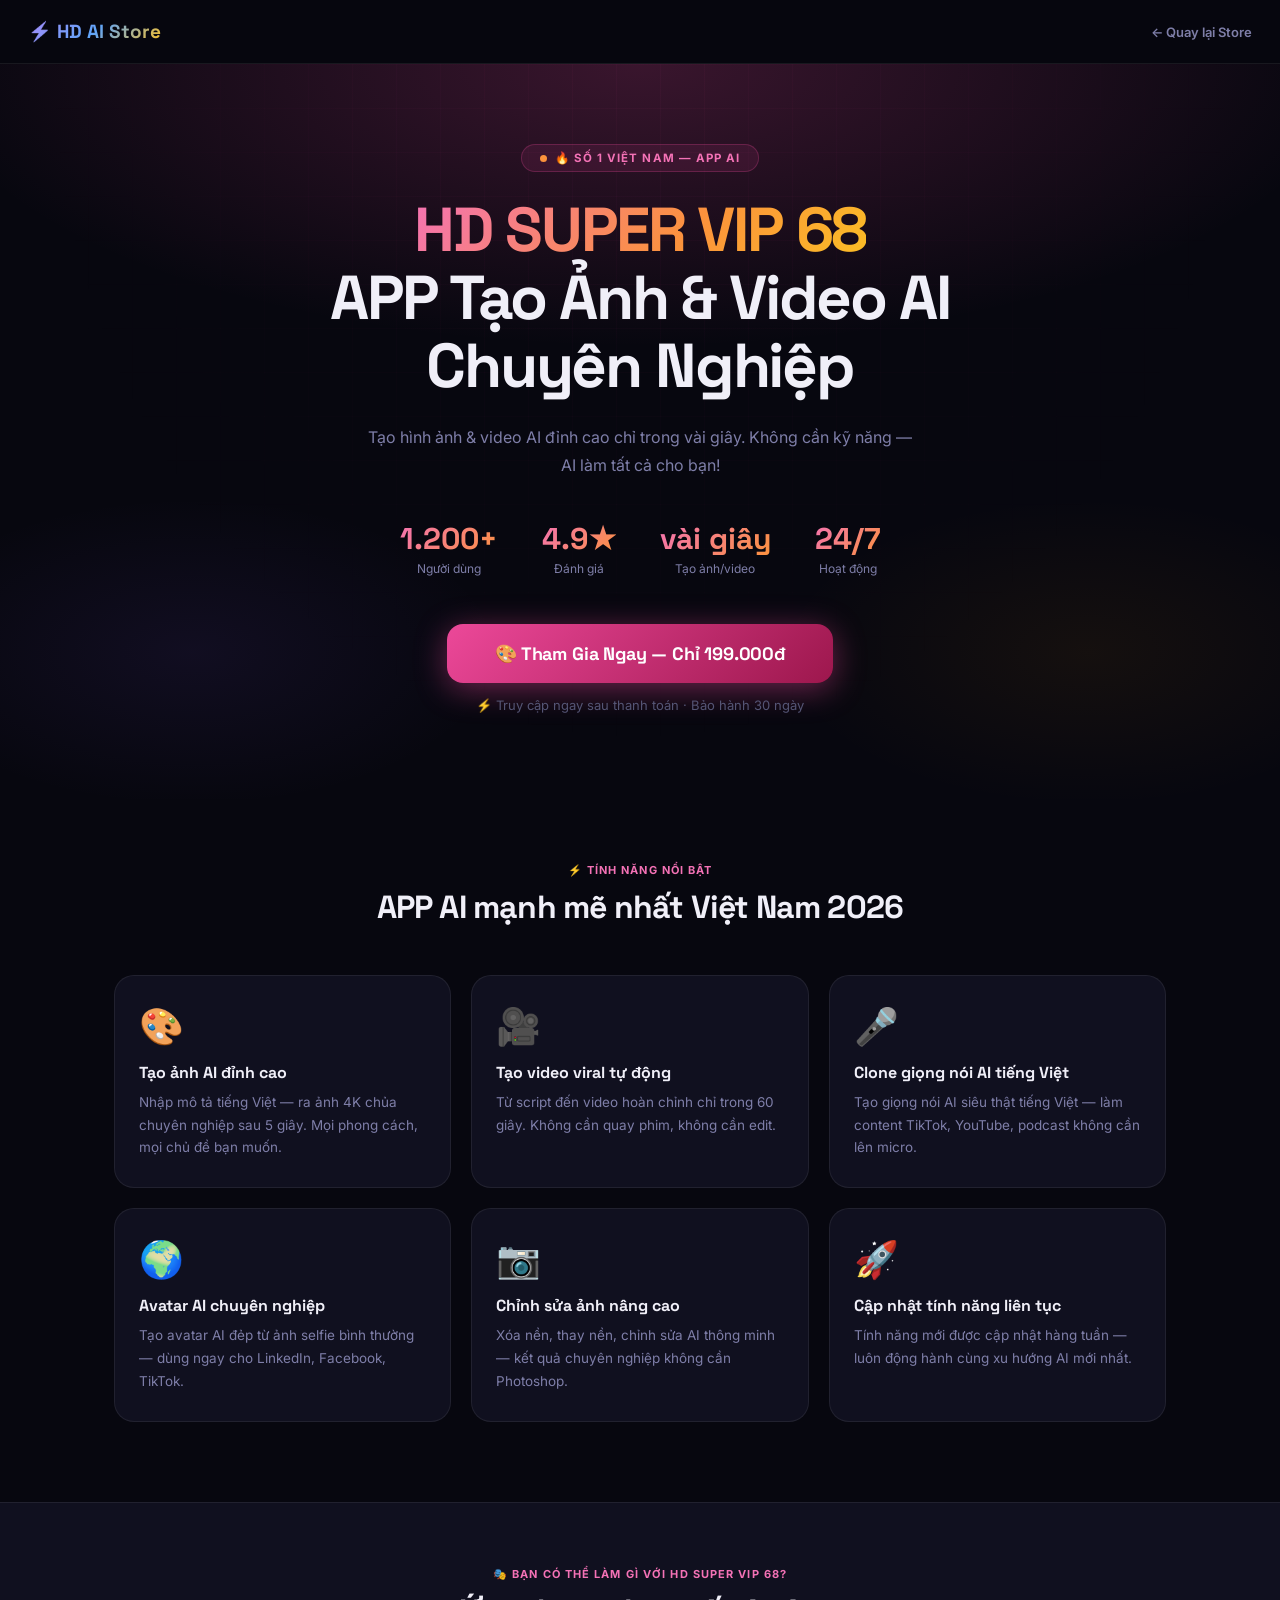
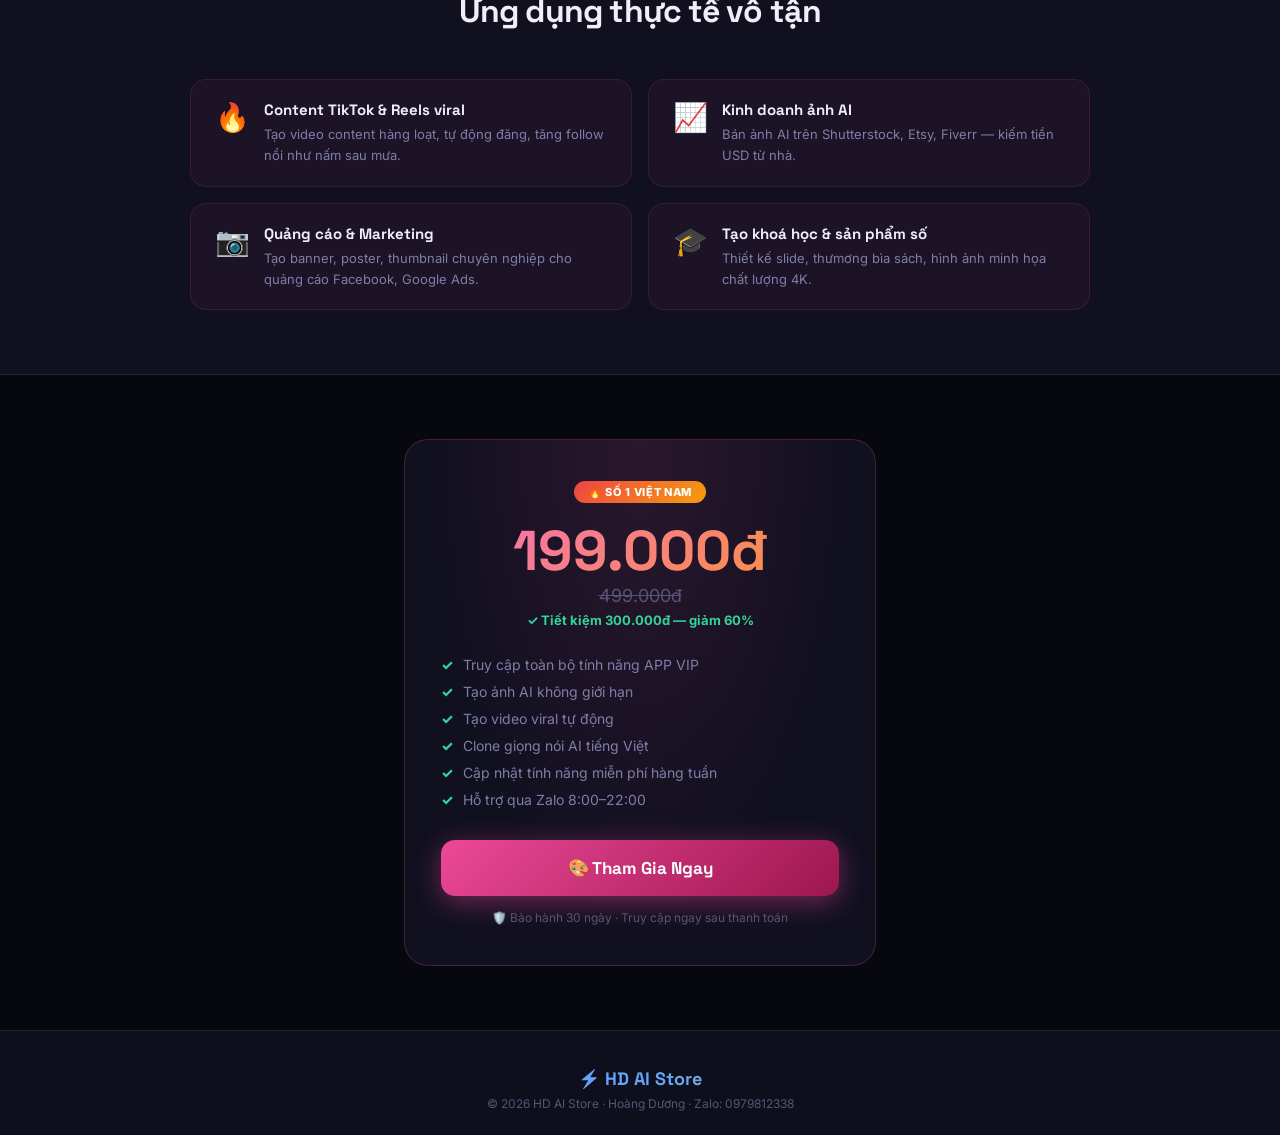
==== app-vip/index.html @ adb0907f "Fix app-vip: sua link nav ve trang chu, nut Tham Gia Ngay ve Zalo" ====
<!DOCTYPE html>
<html lang="vi">
<head>
  <meta charset="UTF-8" />
  <meta name="viewport" content="width=device-width, initial-scale=1.0" />
  <title>HD SUPER VIP 68 — APP Tạo Ảnh &amp; Video AI Chuyên Nghiệp</title>
  <meta name="description" content="APP HD SUPER VIP 68 — Tạo ảnh &amp; video AI chuyên nghiệp trong vài giây. Clone giọng nói AI tiếng Việt siêu thật. Truy cập ngay!" />
  <link rel="preconnect" href="https://fonts.googleapis.com" />
  <link rel="preconnect" href="https://fonts.gstatic.com" crossorigin />
  <link href="https://fonts.googleapis.com/css2?family=Inter:wght@300;400;500;600;700;800;900&family=Space+Grotesk:wght@400;500;600;700;800&display=swap" rel="stylesheet" />
  <style>
    *, *::before, *::after { box-sizing: border-box; margin: 0; padding: 0; }
    :root {
      --bg: #07070f; --bg-1: #0e0e1c; --bg-card: #10101f;
      --border: rgba(255,255,255,0.07);
      --pink: #ec4899; --pink-l: #f472b6; --pink-d: #9d174d;
      --purple: #8b5cf6; --purple-l: #a78bfa;
      --gold: #f59e0b; --gold-l: #fbbf24;
      --blue-l: #60a5fa; --cyan: #06b6d4;
      --green: #10b981; --green-l: #34d399;
      --orange-l: #fb923c;
      --text: #f0eff8; --muted: #7e7ea8; --dim: #555575;
    }
    html { scroll-behavior: smooth; }
    body { font-family: 'Inter', sans-serif; background: var(--bg); color: var(--text); min-height: 100vh; overflow-x: hidden; }
    ::-webkit-scrollbar { width: 5px; }
    ::-webkit-scrollbar-track { background: var(--bg); }
    ::-webkit-scrollbar-thumb { background: var(--pink); border-radius: 3px; }

    nav { position: sticky; top: 0; z-index: 100; background: rgba(7,7,15,.93); backdrop-filter: blur(24px); border-bottom: 1px solid var(--border); padding: 0 28px; height: 64px; display: flex; align-items: center; justify-content: space-between; }
    .nav-logo { font-family: 'Space Grotesk', sans-serif; font-size: 19px; font-weight: 800; text-decoration: none; background: linear-gradient(135deg, var(--purple-l), var(--blue-l), var(--gold-l)); -webkit-background-clip: text; -webkit-text-fill-color: transparent; background-clip: text; }
    .nav-back { display: inline-flex; align-items: center; gap: 6px; font-size: 13px; font-weight: 600; color: var(--muted); text-decoration: none; transition: color .2s; }
    .nav-back:hover { color: var(--pink-l); }

    .hero { position: relative; padding: 80px 24px 70px; text-align: center; overflow: hidden; }
    .hbg { position: absolute; inset: 0; z-index: 0; background: radial-gradient(ellipse 80% 55% at 50% 0%, rgba(236,72,153,.22) 0%, transparent 70%), radial-gradient(ellipse 40% 35% at 15% 80%, rgba(139,92,246,.08) 0%, transparent 60%), radial-gradient(ellipse 40% 35% at 85% 80%, rgba(245,158,11,.06) 0%, transparent 60%); }
    .hgrid { position: absolute; inset: 0; z-index: 0; background-image: linear-gradient(rgba(236,72,153,.04) 1px, transparent 1px), linear-gradient(90deg, rgba(236,72,153,.04) 1px, transparent 1px); background-size: 44px 44px; mask-image: radial-gradient(ellipse at 50% 0%, black, transparent 68%); }
    .hinner { position: relative; z-index: 1; max-width: 760px; margin: 0 auto; }
    .hbadge { display: inline-flex; align-items: center; gap: 8px; background: rgba(236,72,153,.1); border: 1px solid rgba(236,72,153,.25); border-radius: 100px; padding: 6px 18px; font-size: 11.5px; font-weight: 700; color: var(--pink-l); text-transform: uppercase; letter-spacing: .09em; margin-bottom: 24px; }
    .bdot { width: 7px; height: 7px; background: var(--orange-l); border-radius: 50%; animation: blink 1.5s ease-in-out infinite; }
    @keyframes blink { 0%,100%{opacity:1} 50%{opacity:.2} }
    .htitle { font-family: 'Space Grotesk', sans-serif; font-size: clamp(34px, 5.5vw, 62px); font-weight: 800; line-height: 1.1; letter-spacing: -.035em; margin-bottom: 22px; }
    .grad-pink { background: linear-gradient(130deg, var(--pink-l) 0%, var(--orange-l) 60%, var(--gold-l) 100%); -webkit-background-clip: text; -webkit-text-fill-color: transparent; background-clip: text; }
    .hdesc { font-size: 16px; color: var(--muted); line-height: 1.75; max-width: 560px; margin: 0 auto 40px; }

    .stats { display: flex; justify-content: center; gap: 44px; flex-wrap: wrap; margin-bottom: 48px; }
    .stat .v { font-family: 'Space Grotesk', sans-serif; font-size: 30px; font-weight: 800; background: linear-gradient(135deg, var(--pink-l), var(--orange-l)); -webkit-background-clip: text; -webkit-text-fill-color: transparent; background-clip: text; }
    .stat .l { font-size: 12px; color: var(--muted); margin-top: 3px; text-align: center; }

    .cta-wrap { display: flex; flex-direction: column; align-items: center; gap: 14px; margin-bottom: 16px; }
    .btn-main { display: inline-flex; align-items: center; gap: 10px; background: linear-gradient(135deg, var(--pink), var(--pink-d)); color: #fff; font-family: 'Space Grotesk', sans-serif; font-size: 18px; font-weight: 800; padding: 18px 48px; border-radius: 16px; text-decoration: none; box-shadow: 0 6px 32px rgba(236,72,153,.45); transition: all .28s; letter-spacing: -.01em; animation: pulse 2.2s ease-in-out infinite; }
    .btn-main:hover { transform: translateY(-3px); box-shadow: 0 12px 48px rgba(236,72,153,.65); }
    @keyframes pulse { 0%,100%{box-shadow: 0 6px 32px rgba(236,72,153,.45)} 50%{box-shadow: 0 6px 48px rgba(236,72,153,.75)} }
    .sub-note { font-size: 13px; color: var(--dim); }

    .features-section { max-width: 1100px; margin: 0 auto; padding: 64px 24px 80px; }
    .sec-eyebrow { display: block; font-size: 11px; font-weight: 700; text-transform: uppercase; letter-spacing: .1em; color: var(--pink-l); margin-bottom: 10px; text-align: center; }
    .sec-title { font-family: 'Space Grotesk', sans-serif; font-size: clamp(22px, 3vw, 32px); font-weight: 800; letter-spacing: -.025em; text-align: center; margin-bottom: 48px; }
    .feat-grid { display: grid; grid-template-columns: repeat(3, 1fr); gap: 20px; }
    .feat-card { background: var(--bg-card); border: 1px solid var(--border); border-radius: 20px; padding: 28px 24px; transition: all .3s; }
    .feat-card:hover { border-color: rgba(236,72,153,.3); transform: translateY(-4px); box-shadow: 0 16px 48px rgba(0,0,0,.4); }
    .feat-icon { font-size: 36px; margin-bottom: 14px; }
    .feat-title { font-family: 'Space Grotesk', sans-serif; font-size: 16px; font-weight: 700; margin-bottom: 8px; }
    .feat-desc { font-size: 13.5px; color: var(--muted); line-height: 1.7; }

    /* APP SHOWCASE */
    .showcase-section { background: var(--bg-card); border-top: 1px solid var(--border); border-bottom: 1px solid var(--border); padding: 64px 24px; }
    .showcase-inner { max-width: 900px; margin: 0 auto; }
    .capability-list { display: grid; grid-template-columns: repeat(2, 1fr); gap: 16px; margin-top: 40px; }
    .cap-item { background: rgba(236,72,153,.06); border: 1px solid rgba(236,72,153,.14); border-radius: 16px; padding: 20px 24px; display: flex; align-items: flex-start; gap: 14px; }
    .cap-icon { font-size: 28px; flex-shrink: 0; }
    .cap-title { font-family: 'Space Grotesk', sans-serif; font-size: 15px; font-weight: 700; margin-bottom: 5px; }
    .cap-desc { font-size: 13px; color: var(--muted); line-height: 1.6; }

    .price-section { max-width: 520px; margin: 0 auto; padding: 64px 24px; text-align: center; }
    .price-card { background: var(--bg-card); border: 1px solid rgba(236,72,153,.25); border-radius: 24px; padding: 40px 36px; position: relative; overflow: hidden; }
    .price-card::before { content: ''; position: absolute; inset: 0; z-index: 0; background: radial-gradient(ellipse at 50% 0%, rgba(236,72,153,.12) 0%, transparent 65%); }
    .price-content { position: relative; z-index: 1; }
    .price-badge { display: inline-block; background: linear-gradient(135deg, #ef4444, var(--gold)); color: #fff; font-size: 11px; font-weight: 800; padding: 4px 14px; border-radius: 100px; text-transform: uppercase; letter-spacing: .06em; margin-bottom: 20px; }
    .price-main { font-family: 'Space Grotesk', sans-serif; font-size: 56px; font-weight: 800; line-height: 1; margin-bottom: 6px; background: linear-gradient(135deg, var(--pink-l), var(--orange-l)); -webkit-background-clip: text; -webkit-text-fill-color: transparent; background-clip: text; }
    .price-original { font-size: 18px; color: var(--dim); text-decoration: line-through; margin-bottom: 6px; }
    .price-save { font-size: 13px; font-weight: 700; color: var(--green-l); margin-bottom: 28px; }
    .price-list { list-style: none; text-align: left; display: flex; flex-direction: column; gap: 10px; margin-bottom: 32px; }
    .price-list li { display: flex; align-items: center; gap: 10px; font-size: 14px; color: var(--muted); }
    .price-list li::before { content: '✓'; color: var(--green-l); font-weight: 800; flex-shrink: 0; }
    .btn-price { display: block; width: 100%; background: linear-gradient(135deg, var(--pink), var(--pink-d)); color: #fff; font-family: 'Space Grotesk', sans-serif; font-size: 17px; font-weight: 800; padding: 17px; border-radius: 14px; text-decoration: none; text-align: center; box-shadow: 0 6px 28px rgba(236,72,153,.45); transition: all .28s; }
    .btn-price:hover { transform: translateY(-2px); box-shadow: 0 10px 40px rgba(236,72,153,.65); }
    .guarantee { font-size: 12px; color: var(--dim); margin-top: 14px; }

    .reveal { opacity: 0; transform: translateY(22px); transition: opacity .65s ease, transform .65s ease; }
    .reveal.visible { opacity: 1; transform: translateY(0); }

    footer { background: var(--bg-1); border-top: 1px solid var(--border); padding: 36px 24px 24px; text-align: center; }
    .flogo { font-family: 'Space Grotesk', sans-serif; font-size: 18px; font-weight: 800; background: linear-gradient(135deg, var(--purple-l), var(--blue-l), var(--gold-l)); -webkit-background-clip: text; -webkit-text-fill-color: transparent; background-clip: text; margin-bottom: 6px; }
    .fcopy { font-size: 12px; color: var(--dim); }

    @media (max-width: 820px) {
      .feat-grid { grid-template-columns: 1fr; }
      .capability-list { grid-template-columns: 1fr; }
      .stats { gap: 24px; }
      .btn-main { font-size: 16px; padding: 16px 32px; }
    }
  </style>
</head>
<body>

<nav>
  <a href="../" class="nav-logo">&#9889; HD AI Store</a>
  <a href="../" class="nav-back">&#8592; Quay l&#7841;i Store</a>
</nav>

<section class="hero">
  <div class="hbg"></div>
  <div class="hgrid"></div>
  <div class="hinner">
    <div class="hbadge"><span class="bdot"></span> &#128293; S&#7889; 1 Vi&#7879;t Nam &#8212; APP AI</div>
    <h1 class="htitle">
      <span class="grad-pink">HD SUPER VIP 68</span><br>
      APP T&#7841;o &#7842;nh &amp; Video AI<br>
      Chuy&#234;n Nghi&#7879;p
    </h1>
    <p class="hdesc">
      T&#7841;o h&#236;nh &#7843;nh &amp; video AI &#273;&#7881;nh cao ch&#7881; trong v&#224;i gi&#226;y. Kh&#244;ng c&#7847;n k&#7929; n&#259;ng &#8212; AI l&#224;m t&#7845;t c&#7843; cho b&#7841;n!
    </p>
    <div class="stats">
      <div class="stat"><div class="v">1.200+</div><div class="l">Ng&#432;&#7901;i d&#249;ng</div></div>
      <div class="stat"><div class="v">4.9&#9733;</div><div class="l">&#272;&#225;nh gi&#225;</div></div>
      <div class="stat"><div class="v">v&#224;i gi&#226;y</div><div class="l">T&#7841;o &#7843;nh/video</div></div>
      <div class="stat"><div class="v">24/7</div><div class="l">Ho&#7841;t &#273;&#7897;ng</div></div>
    </div>
    <div class="cta-wrap">
      <a id="cta-main" href="https://zalo.me/0979812338" target="_blank" rel="noopener noreferrer" class="btn-main">
        &#127912; Tham Gia Ngay &#8212; Ch&#7881; 199.000&#273;
      </a>
      <div class="sub-note">&#9889; Truy c&#7853;p ngay sau thanh to&#225;n &#183; B&#7843;o h&#224;nh 30 ng&#224;y</div>
    </div>
  </div>
</section>

<section class="features-section">
  <span class="sec-eyebrow reveal">&#9889; T&#237;nh n&#259;ng n&#7893;i b&#7853;t</span>
  <h2 class="sec-title reveal">APP AI m&#7841;nh m&#7869; nh&#7845;t Vi&#7879;t Nam 2026</h2>
  <div class="feat-grid">
    <div class="feat-card reveal">
      <div class="feat-icon">&#127912;</div>
      <div class="feat-title">T&#7841;o &#7843;nh AI &#273;&#7881;nh cao</div>
      <div class="feat-desc">Nh&#7853;p m&#244; t&#7843; ti&#7871;ng Vi&#7879;t &#8212; ra &#7843;nh 4K ch&#7911;a chuy&#234;n nghi&#7879;p sau 5 gi&#226;y. M&#7885;i phong c&#225;ch, m&#7885;i ch&#7911; &#273;&#7873; b&#7841;n mu&#7889;n.</div>
    </div>
    <div class="feat-card reveal">
      <div class="feat-icon">&#127909;</div>
      <div class="feat-title">T&#7841;o video viral t&#7921; &#273;&#7897;ng</div>
      <div class="feat-desc">T&#7915; script &#273;&#7871;n video ho&#224;n ch&#7881;nh ch&#7881; trong 60 gi&#226;y. Kh&#244;ng c&#7847;n quay phim, kh&#244;ng c&#7847;n edit.</div>
    </div>
    <div class="feat-card reveal">
      <div class="feat-icon">&#127908;</div>
      <div class="feat-title">Clone gi&#7885;ng n&#243;i AI ti&#7871;ng Vi&#7879;t</div>
      <div class="feat-desc">T&#7841;o gi&#7885;ng n&#243;i AI si&#234;u th&#7853;t ti&#7871;ng Vi&#7879;t &#8212; l&#224;m content TikTok, YouTube, podcast kh&#244;ng c&#7847;n l&#234;n micro.</div>
    </div>
    <div class="feat-card reveal">
      <div class="feat-icon">&#127757;</div>
      <div class="feat-title">Avatar AI chuy&#234;n nghi&#7879;p</div>
      <div class="feat-desc">T&#7841;o avatar AI &#273;&#7867;p t&#7915; &#7843;nh selfie b&#236;nh th&#432;&#7901;ng &#8212; d&#249;ng ngay cho LinkedIn, Facebook, TikTok.</div>
    </div>
    <div class="feat-card reveal">
      <div class="feat-icon">&#128247;</div>
      <div class="feat-title">Ch&#7881;nh s&#7917;a &#7843;nh n&#226;ng cao</div>
      <div class="feat-desc">X&#243;a n&#7873;n, thay n&#7873;n, ch&#7881;nh s&#7917;a AI th&#244;ng minh &#8212; k&#7871;t qu&#7843; chuy&#234;n nghi&#7879;p kh&#244;ng c&#7847;n Photoshop.</div>
    </div>
    <div class="feat-card reveal">
      <div class="feat-icon">&#128640;</div>
      <div class="feat-title">C&#7853;p nh&#7853;t t&#237;nh n&#259;ng li&#234;n t&#7909;c</div>
      <div class="feat-desc">T&#237;nh n&#259;ng m&#7899;i &#273;&#432;&#7907;c c&#7853;p nh&#7853;t h&#224;ng tu&#7847;n &#8212; lu&#244;n &#273;&#7897;ng h&#224;nh c&#249;ng xu h&#432;&#7899;ng AI m&#7899;i nh&#7845;t.</div>
    </div>
  </div>
</section>

<div class="showcase-section">
  <div class="showcase-inner">
    <span class="sec-eyebrow reveal">&#127917; B&#7841;n c&#243; th&#7875; l&#224;m g&#236; v&#7899;i HD SUPER VIP 68?</span>
    <h2 class="sec-title reveal">&#7912;ng d&#7909;ng th&#7921;c t&#7871; v&#244; t&#7853;n</h2>
    <div class="capability-list">
      <div class="cap-item reveal">
        <div class="cap-icon">&#128293;</div>
        <div><div class="cap-title">Content TikTok &amp; Reels viral</div><div class="cap-desc">T&#7841;o video content h&#224;ng lo&#7841;t, t&#7921; &#273;&#7897;ng &#273;&#259;ng, t&#259;ng follow n&#7893;i nh&#432; n&#7845;m sau m&#432;a.</div></div>
      </div>
      <div class="cap-item reveal">
        <div class="cap-icon">&#128200;</div>
        <div><div class="cap-title">Kinh doanh &#7843;nh AI</div><div class="cap-desc">B&#225;n &#7843;nh AI tr&#234;n Shutterstock, Etsy, Fiverr &#8212; ki&#7871;m ti&#7873;n USD t&#7915; nh&#224;.</div></div>
      </div>
      <div class="cap-item reveal">
        <div class="cap-icon">&#128247;</div>
        <div><div class="cap-title">Qu&#7843;ng c&#225;o &amp; Marketing</div><div class="cap-desc">T&#7841;o banner, poster, thumbnail chuy&#234;n nghi&#7879;p cho qu&#7843;ng c&#225;o Facebook, Google Ads.</div></div>
      </div>
      <div class="cap-item reveal">
        <div class="cap-icon">&#127891;</div>
        <div><div class="cap-title">T&#7841;o kho&#225; h&#7885;c &amp; s&#7843;n ph&#7849;m s&#7889;</div><div class="cap-desc">Thi&#7871;t k&#7871; slide, th&#432;m&#417;ng b&#236;a s&#225;ch, h&#236;nh &#7843;nh minh h&#7885;a ch&#7845;t l&#432;&#7907;ng 4K.</div></div>
      </div>
    </div>
  </div>
</div>

<section class="price-section">
  <div class="price-card reveal">
    <div class="price-content">
      <div class="price-badge">&#128293; S&#7889; 1 Vi&#7879;t Nam</div>
      <div class="price-main">199.000&#273;</div>
      <div class="price-original">499.000&#273;</div>
      <div class="price-save">&#10003; Ti&#7871;t ki&#7879;m 300.000&#273; &#8212; gi&#7843;m 60%</div>
      <ul class="price-list">
        <li>Truy c&#7853;p to&#224;n b&#7897; t&#237;nh n&#259;ng APP VIP</li>
        <li>T&#7841;o &#7843;nh AI kh&#244;ng gi&#7899;i h&#7841;n</li>
        <li>T&#7841;o video viral t&#7921; &#273;&#7897;ng</li>
        <li>Clone gi&#7885;ng n&#243;i AI ti&#7871;ng Vi&#7879;t</li>
        <li>C&#7853;p nh&#7853;t t&#237;nh n&#259;ng mi&#7877;n ph&#237; h&#224;ng tu&#7847;n</li>
        <li>H&#7895; tr&#7907; qua Zalo 8:00&#8211;22:00</li>
      </ul>
      <a id="cta-price" href="https://zalo.me/0979812338" target="_blank" rel="noopener noreferrer" class="btn-price">&#127912; Tham Gia Ngay</a>
      <div class="guarantee">&#128737;&#65039; B&#7843;o h&#224;nh 30 ng&#224;y &#183; Truy c&#7853;p ngay sau thanh to&#225;n</div>
    </div>
  </div>
</section>

<footer>
  <div class="flogo">&#9889; HD AI Store</div>
  <div class="fcopy">&#169; 2026 HD AI Store &#183; Ho&#224;ng D&#432;&#417;ng &#183; Zalo: 0979812338</div>
</footer>

<script>
var obs = new IntersectionObserver(function(entries){
  entries.forEach(function(e){ if(e.isIntersecting) e.target.classList.add('visible'); });
}, { threshold: 0.07, rootMargin: '0px 0px -20px 0px' });
document.querySelectorAll('.reveal').forEach(function(el){ obs.observe(el); });
</script>
</body>
</html>
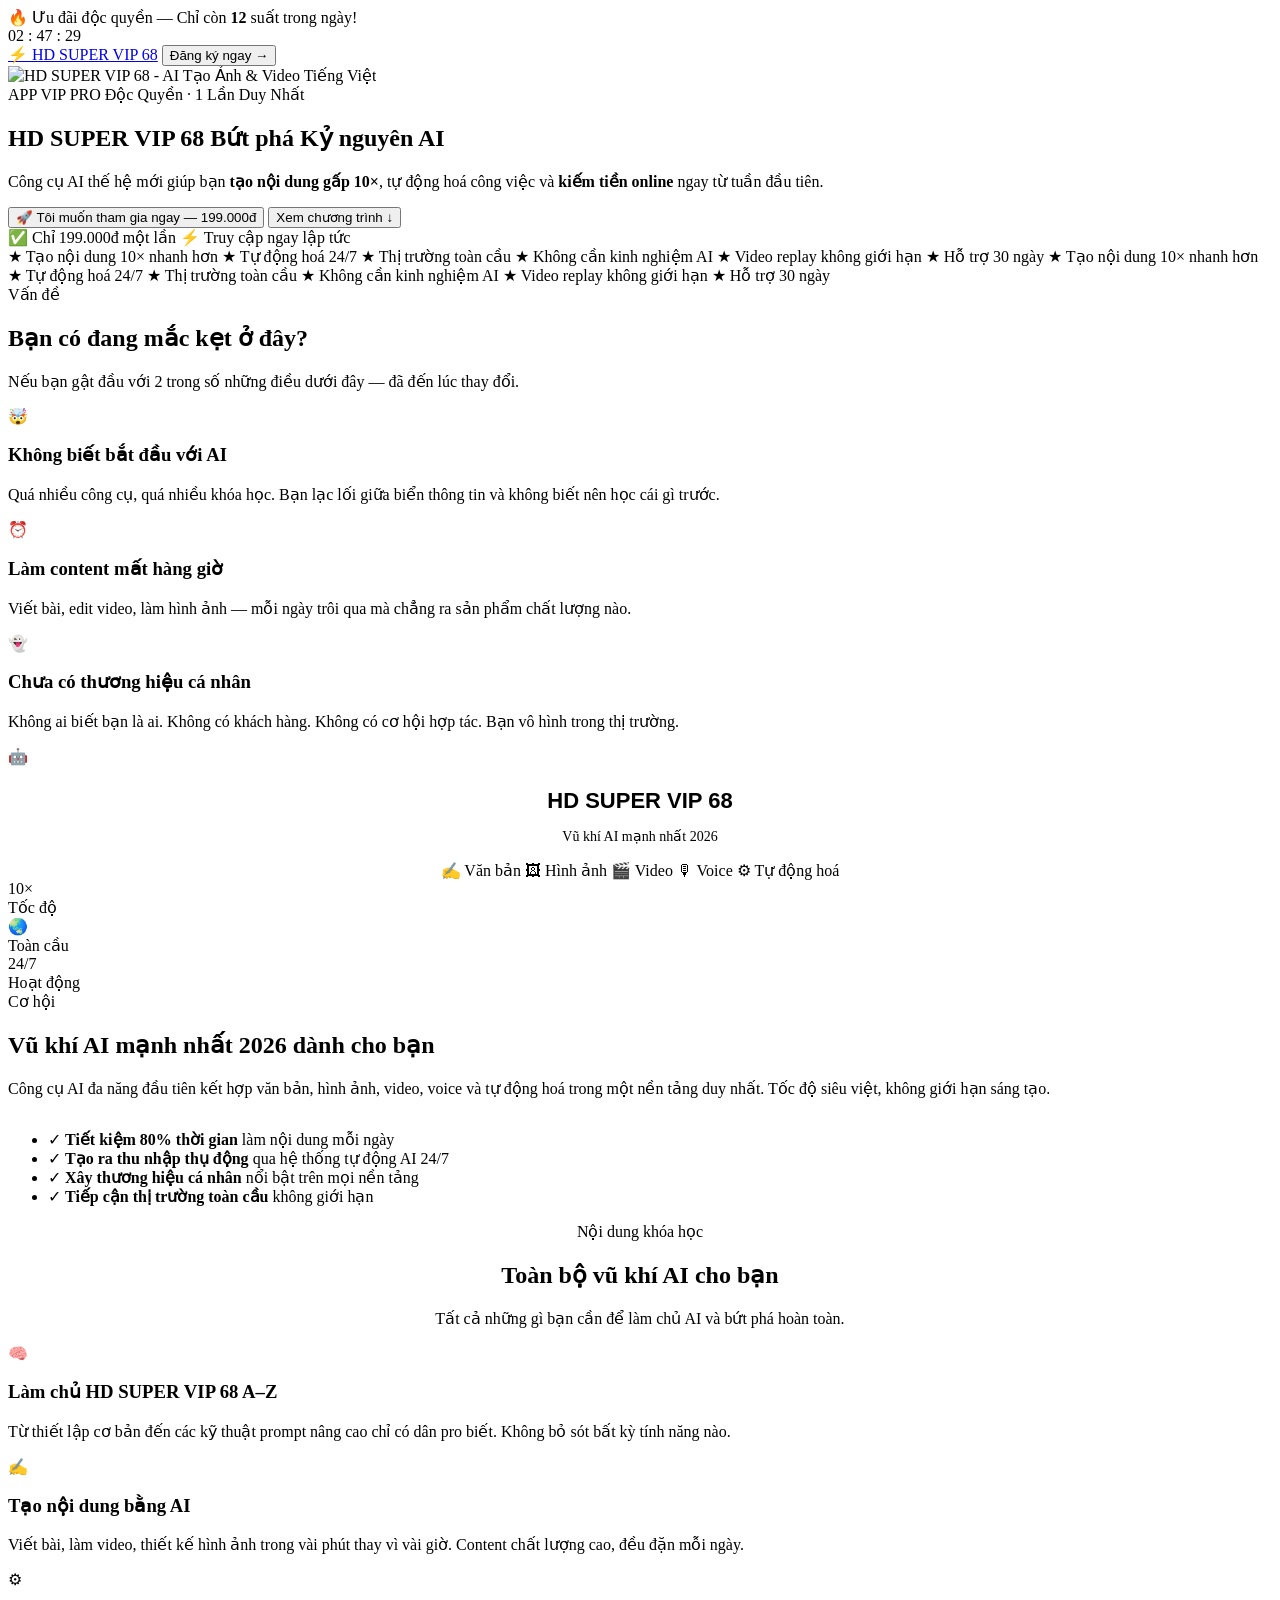
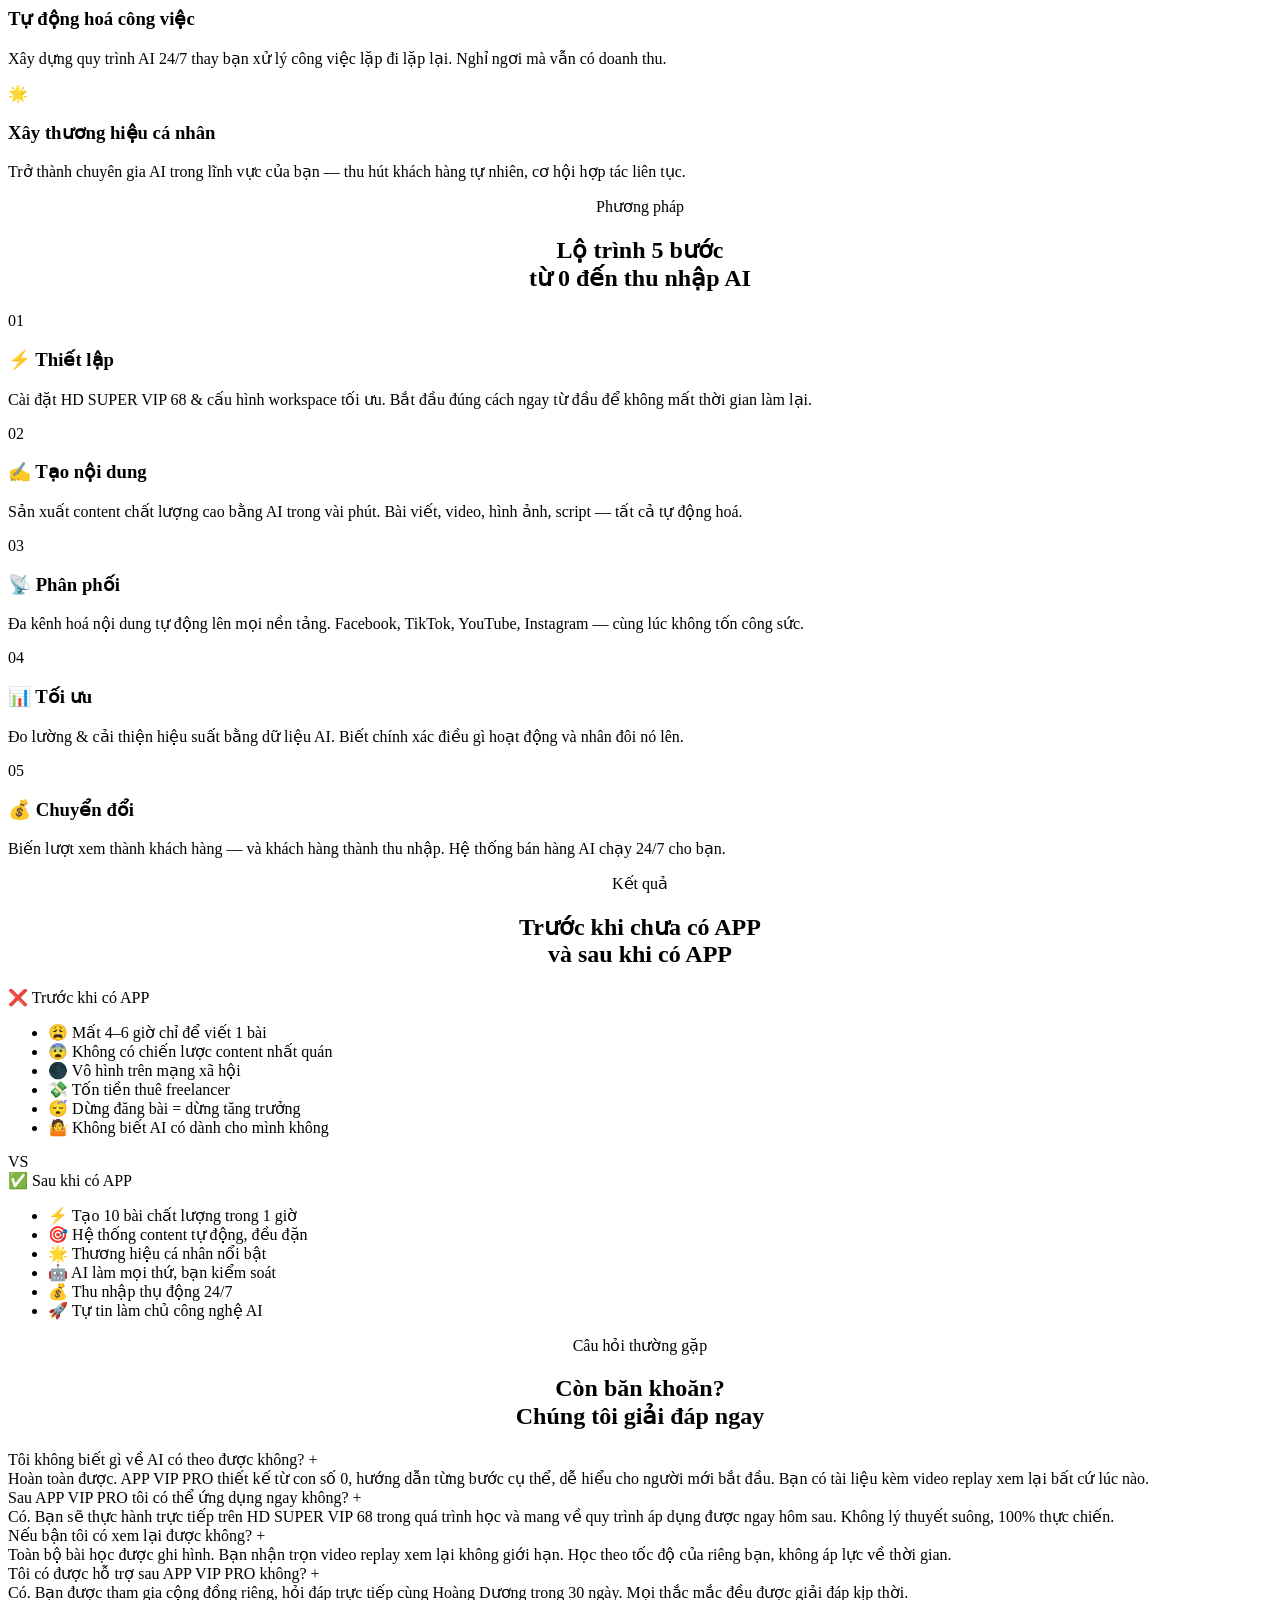
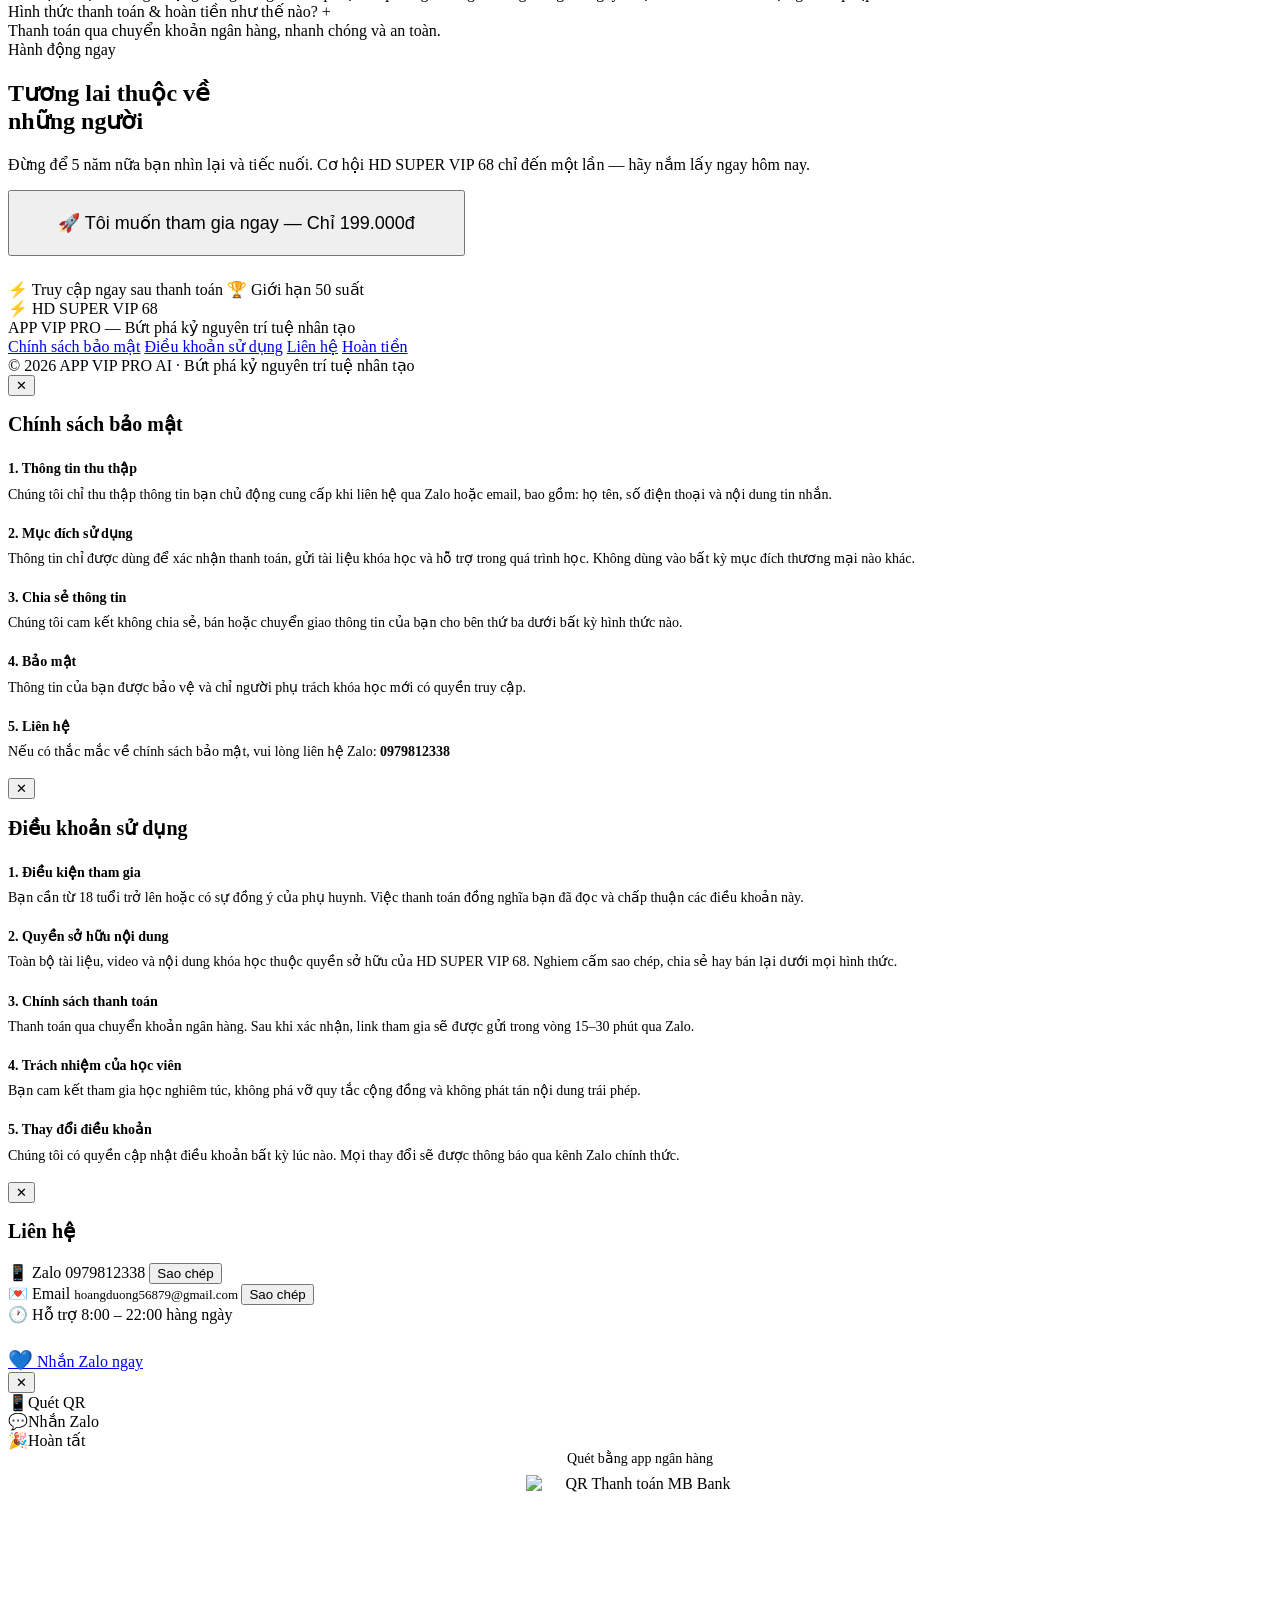
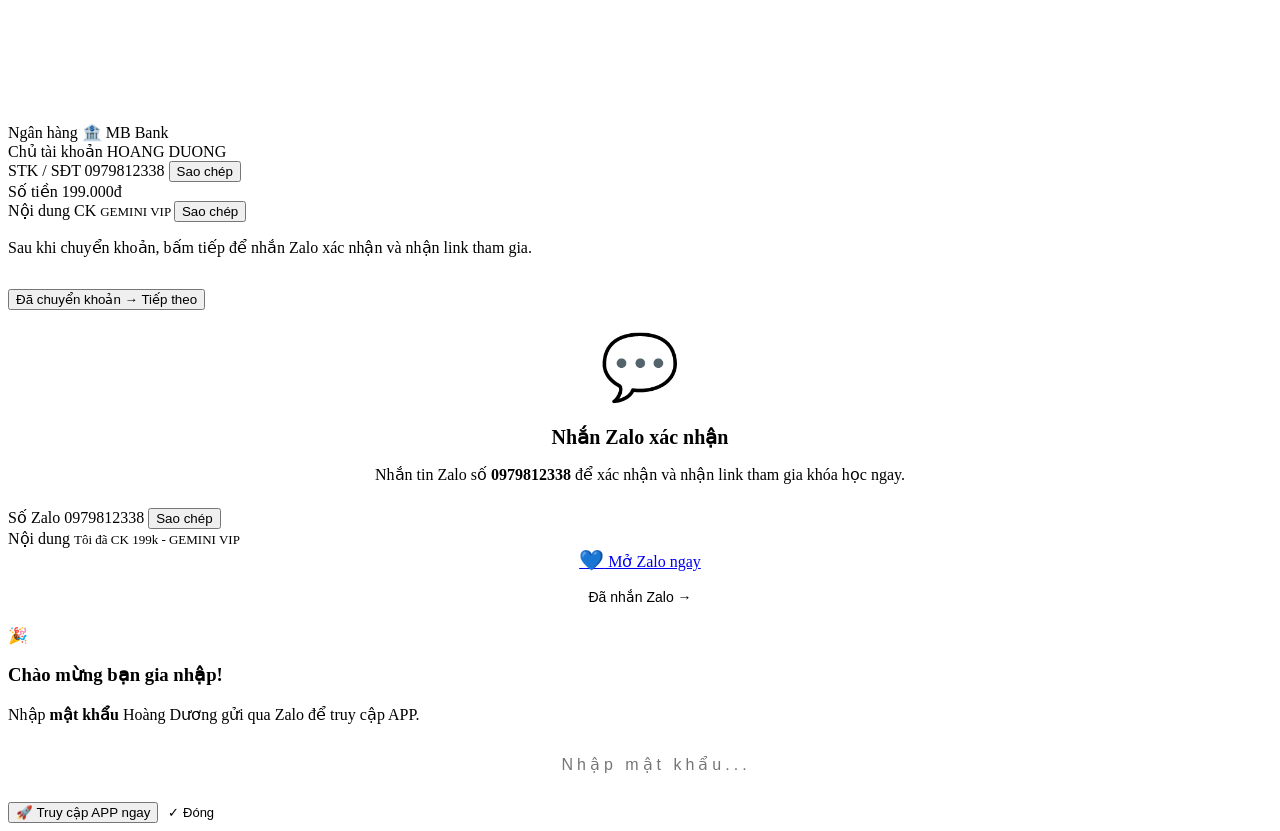
==== commit 64b28e61: "Cap nhat app-vip voi trang ban APP HD SUPER VIP 68" ====
--- a/app-vip/index.html
+++ b/app-vip/index.html
@@ -3,233 +3,658 @@
 <head>
   <meta charset="UTF-8" />
   <meta name="viewport" content="width=device-width, initial-scale=1.0" />
-  <title>HD SUPER VIP 68 — APP Tạo Ảnh &amp; Video AI Chuyên Nghiệp</title>
-  <meta name="description" content="APP HD SUPER VIP 68 — Tạo ảnh &amp; video AI chuyên nghiệp trong vài giây. Clone giọng nói AI tiếng Việt siêu thật. Truy cập ngay!" />
+  <title>HD SUPER VIP 68 &#8212; B&#7913;t Ph&#225; K&#7927; Nguy&#234;n AI | APP VIP PRO</title>
+  <meta name="description" content="C&#244;ng c&#7909; AI th&#7871; h&#7879; m&#7899;i gi&#250;p b&#7841;n t&#7841;o n&#7897;i dung g&#7845;p 10 l&#7847;n, t&#7921; &#273;&#7897;ng ho&#225; c&#244;ng vi&#7879;c v&#224; ki&#7871;m ti&#7873;n online ngay t&#7915; tu&#7847;n &#273;&#7847;u ti&#234;n. Ch&#7881; 199.000&#273; &#8212; &#431;u &#273;&#227;i gi&#7899;i h&#7841;n 50 su&#7845;t." />
+  <meta http-equiv="X-Frame-Options" content="DENY" />
+  <meta name="referrer" content="no-referrer" />
+  <meta http-equiv="Content-Security-Policy" content="default-src 'self'; script-src 'self' 'unsafe-inline'; style-src 'self' 'unsafe-inline' https://fonts.googleapis.com; font-src https://fonts.gstatic.com; img-src 'self' data:; connect-src 'self'; frame-ancestors 'none';" />
+  <meta http-equiv="X-Content-Type-Options" content="nosniff" />
   <link rel="preconnect" href="https://fonts.googleapis.com" />
   <link rel="preconnect" href="https://fonts.gstatic.com" crossorigin />
-  <link href="https://fonts.googleapis.com/css2?family=Inter:wght@300;400;500;600;700;800;900&family=Space+Grotesk:wght@400;500;600;700;800&display=swap" rel="stylesheet" />
-  <style>
-    *, *::before, *::after { box-sizing: border-box; margin: 0; padding: 0; }
-    :root {
-      --bg: #07070f; --bg-1: #0e0e1c; --bg-card: #10101f;
-      --border: rgba(255,255,255,0.07);
-      --pink: #ec4899; --pink-l: #f472b6; --pink-d: #9d174d;
-      --purple: #8b5cf6; --purple-l: #a78bfa;
-      --gold: #f59e0b; --gold-l: #fbbf24;
-      --blue-l: #60a5fa; --cyan: #06b6d4;
-      --green: #10b981; --green-l: #34d399;
-      --orange-l: #fb923c;
-      --text: #f0eff8; --muted: #7e7ea8; --dim: #555575;
-    }
-    html { scroll-behavior: smooth; }
-    body { font-family: 'Inter', sans-serif; background: var(--bg); color: var(--text); min-height: 100vh; overflow-x: hidden; }
-    ::-webkit-scrollbar { width: 5px; }
-    ::-webkit-scrollbar-track { background: var(--bg); }
-    ::-webkit-scrollbar-thumb { background: var(--pink); border-radius: 3px; }
-
-    nav { position: sticky; top: 0; z-index: 100; background: rgba(7,7,15,.93); backdrop-filter: blur(24px); border-bottom: 1px solid var(--border); padding: 0 28px; height: 64px; display: flex; align-items: center; justify-content: space-between; }
-    .nav-logo { font-family: 'Space Grotesk', sans-serif; font-size: 19px; font-weight: 800; text-decoration: none; background: linear-gradient(135deg, var(--purple-l), var(--blue-l), var(--gold-l)); -webkit-background-clip: text; -webkit-text-fill-color: transparent; background-clip: text; }
-    .nav-back { display: inline-flex; align-items: center; gap: 6px; font-size: 13px; font-weight: 600; color: var(--muted); text-decoration: none; transition: color .2s; }
-    .nav-back:hover { color: var(--pink-l); }
-
-    .hero { position: relative; padding: 80px 24px 70px; text-align: center; overflow: hidden; }
-    .hbg { position: absolute; inset: 0; z-index: 0; background: radial-gradient(ellipse 80% 55% at 50% 0%, rgba(236,72,153,.22) 0%, transparent 70%), radial-gradient(ellipse 40% 35% at 15% 80%, rgba(139,92,246,.08) 0%, transparent 60%), radial-gradient(ellipse 40% 35% at 85% 80%, rgba(245,158,11,.06) 0%, transparent 60%); }
-    .hgrid { position: absolute; inset: 0; z-index: 0; background-image: linear-gradient(rgba(236,72,153,.04) 1px, transparent 1px), linear-gradient(90deg, rgba(236,72,153,.04) 1px, transparent 1px); background-size: 44px 44px; mask-image: radial-gradient(ellipse at 50% 0%, black, transparent 68%); }
-    .hinner { position: relative; z-index: 1; max-width: 760px; margin: 0 auto; }
-    .hbadge { display: inline-flex; align-items: center; gap: 8px; background: rgba(236,72,153,.1); border: 1px solid rgba(236,72,153,.25); border-radius: 100px; padding: 6px 18px; font-size: 11.5px; font-weight: 700; color: var(--pink-l); text-transform: uppercase; letter-spacing: .09em; margin-bottom: 24px; }
-    .bdot { width: 7px; height: 7px; background: var(--orange-l); border-radius: 50%; animation: blink 1.5s ease-in-out infinite; }
-    @keyframes blink { 0%,100%{opacity:1} 50%{opacity:.2} }
-    .htitle { font-family: 'Space Grotesk', sans-serif; font-size: clamp(34px, 5.5vw, 62px); font-weight: 800; line-height: 1.1; letter-spacing: -.035em; margin-bottom: 22px; }
-    .grad-pink { background: linear-gradient(130deg, var(--pink-l) 0%, var(--orange-l) 60%, var(--gold-l) 100%); -webkit-background-clip: text; -webkit-text-fill-color: transparent; background-clip: text; }
-    .hdesc { font-size: 16px; color: var(--muted); line-height: 1.75; max-width: 560px; margin: 0 auto 40px; }
-
-    .stats { display: flex; justify-content: center; gap: 44px; flex-wrap: wrap; margin-bottom: 48px; }
-    .stat .v { font-family: 'Space Grotesk', sans-serif; font-size: 30px; font-weight: 800; background: linear-gradient(135deg, var(--pink-l), var(--orange-l)); -webkit-background-clip: text; -webkit-text-fill-color: transparent; background-clip: text; }
-    .stat .l { font-size: 12px; color: var(--muted); margin-top: 3px; text-align: center; }
-
-    .cta-wrap { display: flex; flex-direction: column; align-items: center; gap: 14px; margin-bottom: 16px; }
-    .btn-main { display: inline-flex; align-items: center; gap: 10px; background: linear-gradient(135deg, var(--pink), var(--pink-d)); color: #fff; font-family: 'Space Grotesk', sans-serif; font-size: 18px; font-weight: 800; padding: 18px 48px; border-radius: 16px; text-decoration: none; box-shadow: 0 6px 32px rgba(236,72,153,.45); transition: all .28s; letter-spacing: -.01em; animation: pulse 2.2s ease-in-out infinite; }
-    .btn-main:hover { transform: translateY(-3px); box-shadow: 0 12px 48px rgba(236,72,153,.65); }
-    @keyframes pulse { 0%,100%{box-shadow: 0 6px 32px rgba(236,72,153,.45)} 50%{box-shadow: 0 6px 48px rgba(236,72,153,.75)} }
-    .sub-note { font-size: 13px; color: var(--dim); }
-
-    .features-section { max-width: 1100px; margin: 0 auto; padding: 64px 24px 80px; }
-    .sec-eyebrow { display: block; font-size: 11px; font-weight: 700; text-transform: uppercase; letter-spacing: .1em; color: var(--pink-l); margin-bottom: 10px; text-align: center; }
-    .sec-title { font-family: 'Space Grotesk', sans-serif; font-size: clamp(22px, 3vw, 32px); font-weight: 800; letter-spacing: -.025em; text-align: center; margin-bottom: 48px; }
-    .feat-grid { display: grid; grid-template-columns: repeat(3, 1fr); gap: 20px; }
-    .feat-card { background: var(--bg-card); border: 1px solid var(--border); border-radius: 20px; padding: 28px 24px; transition: all .3s; }
-    .feat-card:hover { border-color: rgba(236,72,153,.3); transform: translateY(-4px); box-shadow: 0 16px 48px rgba(0,0,0,.4); }
-    .feat-icon { font-size: 36px; margin-bottom: 14px; }
-    .feat-title { font-family: 'Space Grotesk', sans-serif; font-size: 16px; font-weight: 700; margin-bottom: 8px; }
-    .feat-desc { font-size: 13.5px; color: var(--muted); line-height: 1.7; }
-
-    /* APP SHOWCASE */
-    .showcase-section { background: var(--bg-card); border-top: 1px solid var(--border); border-bottom: 1px solid var(--border); padding: 64px 24px; }
-    .showcase-inner { max-width: 900px; margin: 0 auto; }
-    .capability-list { display: grid; grid-template-columns: repeat(2, 1fr); gap: 16px; margin-top: 40px; }
-    .cap-item { background: rgba(236,72,153,.06); border: 1px solid rgba(236,72,153,.14); border-radius: 16px; padding: 20px 24px; display: flex; align-items: flex-start; gap: 14px; }
-    .cap-icon { font-size: 28px; flex-shrink: 0; }
-    .cap-title { font-family: 'Space Grotesk', sans-serif; font-size: 15px; font-weight: 700; margin-bottom: 5px; }
-    .cap-desc { font-size: 13px; color: var(--muted); line-height: 1.6; }
-
-    .price-section { max-width: 520px; margin: 0 auto; padding: 64px 24px; text-align: center; }
-    .price-card { background: var(--bg-card); border: 1px solid rgba(236,72,153,.25); border-radius: 24px; padding: 40px 36px; position: relative; overflow: hidden; }
-    .price-card::before { content: ''; position: absolute; inset: 0; z-index: 0; background: radial-gradient(ellipse at 50% 0%, rgba(236,72,153,.12) 0%, transparent 65%); }
-    .price-content { position: relative; z-index: 1; }
-    .price-badge { display: inline-block; background: linear-gradient(135deg, #ef4444, var(--gold)); color: #fff; font-size: 11px; font-weight: 800; padding: 4px 14px; border-radius: 100px; text-transform: uppercase; letter-spacing: .06em; margin-bottom: 20px; }
-    .price-main { font-family: 'Space Grotesk', sans-serif; font-size: 56px; font-weight: 800; line-height: 1; margin-bottom: 6px; background: linear-gradient(135deg, var(--pink-l), var(--orange-l)); -webkit-background-clip: text; -webkit-text-fill-color: transparent; background-clip: text; }
-    .price-original { font-size: 18px; color: var(--dim); text-decoration: line-through; margin-bottom: 6px; }
-    .price-save { font-size: 13px; font-weight: 700; color: var(--green-l); margin-bottom: 28px; }
-    .price-list { list-style: none; text-align: left; display: flex; flex-direction: column; gap: 10px; margin-bottom: 32px; }
-    .price-list li { display: flex; align-items: center; gap: 10px; font-size: 14px; color: var(--muted); }
-    .price-list li::before { content: '✓'; color: var(--green-l); font-weight: 800; flex-shrink: 0; }
-    .btn-price { display: block; width: 100%; background: linear-gradient(135deg, var(--pink), var(--pink-d)); color: #fff; font-family: 'Space Grotesk', sans-serif; font-size: 17px; font-weight: 800; padding: 17px; border-radius: 14px; text-decoration: none; text-align: center; box-shadow: 0 6px 28px rgba(236,72,153,.45); transition: all .28s; }
-    .btn-price:hover { transform: translateY(-2px); box-shadow: 0 10px 40px rgba(236,72,153,.65); }
-    .guarantee { font-size: 12px; color: var(--dim); margin-top: 14px; }
-
-    .reveal { opacity: 0; transform: translateY(22px); transition: opacity .65s ease, transform .65s ease; }
-    .reveal.visible { opacity: 1; transform: translateY(0); }
-
-    footer { background: var(--bg-1); border-top: 1px solid var(--border); padding: 36px 24px 24px; text-align: center; }
-    .flogo { font-family: 'Space Grotesk', sans-serif; font-size: 18px; font-weight: 800; background: linear-gradient(135deg, var(--purple-l), var(--blue-l), var(--gold-l)); -webkit-background-clip: text; -webkit-text-fill-color: transparent; background-clip: text; margin-bottom: 6px; }
-    .fcopy { font-size: 12px; color: var(--dim); }
-
-    @media (max-width: 820px) {
-      .feat-grid { grid-template-columns: 1fr; }
-      .capability-list { grid-template-columns: 1fr; }
-      .stats { gap: 24px; }
-      .btn-main { font-size: 16px; padding: 16px 32px; }
-    }
-  </style>
+  <link href="https://fonts.googleapis.com/css2?family=Inter:wght@300;400;500;600;700;800;900&family=Space+Grotesk:wght@400;500;600;700&display=swap" rel="stylesheet" />
+  <link rel="stylesheet" href="style.css" />
 </head>
 <body>
 
+<!-- TOPBAR -->
+<div id="topbar">
+  <span>&#128293;</span>
+  <span>&#431;u &#273;&#227;i &#273;&#7897;c quy&#7873;n &#8212; Ch&#7881; c&#242;n <strong id="slots-left">12</strong> su&#7845;t trong ng&#224;y!</span>
+  <div class="countdown-wrap">
+    <span class="cd-box" id="cd-h">02</span>
+    <span class="cd-sep">:</span>
+    <span class="cd-box" id="cd-m">47</span>
+    <span class="cd-sep">:</span>
+    <span class="cd-box" id="cd-s">33</span>
+  </div>
+</div>
+
+<!-- NAV -->
 <nav>
-  <a href="../" class="nav-logo">&#9889; HD AI Store</a>
-  <a href="../" class="nav-back">&#8592; Quay l&#7841;i Store</a>
+  <a href="#" class="nav-logo">&#9889; HD SUPER VIP 68</a>
+  <button class="nav-cta" onclick="openModal()">&#272;&#259;ng k&#253; ngay &rarr;</button>
 </nav>
 
-<section class="hero">
-  <div class="hbg"></div>
-  <div class="hgrid"></div>
-  <div class="hinner">
-    <div class="hbadge"><span class="bdot"></span> &#128293; S&#7889; 1 Vi&#7879;t Nam &#8212; APP AI</div>
-    <h1 class="htitle">
-      <span class="grad-pink">HD SUPER VIP 68</span><br>
-      APP T&#7841;o &#7842;nh &amp; Video AI<br>
-      Chuy&#234;n Nghi&#7879;p
+<!-- BANNER COLLAGE -->
+<div id="banner-collage">
+  <img src="banner-collage.jpg" alt="HD SUPER VIP 68 - AI T&#7841;o &#7842;nh &amp; Video Ti&#7871;ng Vi&#7879;t" />
+</div>
+
+<!-- HERO -->
+<section id="hero">
+  <div class="orb orb-1"></div>
+  <div class="orb orb-2"></div>
+  <div class="hero-content">
+    <div class="hero-badge">
+      <span class="dot"></span>
+      APP VIP PRO &#272;&#7897;c Quy&#7873;n &middot; 1 L&#7847;n Duy Nh&#7845;t
+    </div>
+    <h1 class="hero-title">
+      <span class="line1">HD SUPER VIP 68</span>
+      <span class="gradient-text">B&#7913;t ph&#225; K&#7927; nguy&#234;n AI</span>
     </h1>
-    <p class="hdesc">
-      T&#7841;o h&#236;nh &#7843;nh &amp; video AI &#273;&#7881;nh cao ch&#7881; trong v&#224;i gi&#226;y. Kh&#244;ng c&#7847;n k&#7929; n&#259;ng &#8212; AI l&#224;m t&#7845;t c&#7843; cho b&#7841;n!
+    <p class="hero-sub">
+      C&#244;ng c&#7909; AI th&#7871; h&#7879; m&#7899;i gi&#250;p b&#7841;n <strong>t&#7841;o n&#7897;i dung g&#7845;p 10&times;</strong>,
+      t&#7921; &#273;&#7897;ng ho&#225; c&#244;ng vi&#7879;c v&#224; <strong>ki&#7871;m ti&#7873;n online</strong> ngay t&#7915; tu&#7847;n &#273;&#7847;u ti&#234;n.
     </p>
-    <div class="stats">
-      <div class="stat"><div class="v">1.200+</div><div class="l">Ng&#432;&#7901;i d&#249;ng</div></div>
-      <div class="stat"><div class="v">4.9&#9733;</div><div class="l">&#272;&#225;nh gi&#225;</div></div>
-      <div class="stat"><div class="v">v&#224;i gi&#226;y</div><div class="l">T&#7841;o &#7843;nh/video</div></div>
-      <div class="stat"><div class="v">24/7</div><div class="l">Ho&#7841;t &#273;&#7897;ng</div></div>
-    </div>
-    <div class="cta-wrap">
-      <a id="cta-main" href="https://zalo.me/0979812338" target="_blank" rel="noopener noreferrer" class="btn-main">
-        &#127912; Tham Gia Ngay &#8212; Ch&#7881; 199.000&#273;
+    <div class="hero-cta-group">
+      <button class="btn-gold" onclick="openModal()">&#128640; T&#244;i mu&#7889;n tham gia ngay &#8212; 199.000&#273;</button>
+      <button class="btn-ghost" onclick="document.getElementById('steps').scrollIntoView({behavior:'smooth'})">Xem ch&#432;&#417;ng tr&#236;nh &#8595;</button>
+    </div>
+    <div class="hero-trust">
+      <span>&#9989; Ch&#7881; 199.000&#273; m&#7897;t l&#7847;n</span>
+      <span>&#9889; Truy c&#7853;p ngay l&#7853;p t&#7913;c</span>
+    </div>
+  </div>
+</section>
+
+<!-- TICKER -->
+<div id="ticker">
+  <div class="ticker-track">
+    <span class="ticker-item"><span class="sep">&#9733;</span> T&#7841;o n&#7897;i dung 10&times; nhanh h&#417;n</span>
+    <span class="ticker-item"><span class="sep">&#9733;</span> T&#7921; &#273;&#7897;ng ho&#225; 24/7</span>
+    <span class="ticker-item"><span class="sep">&#9733;</span> Th&#7883; tr&#432;&#7901;ng to&#224;n c&#7847;u</span>
+    <span class="ticker-item"><span class="sep">&#9733;</span> Kh&#244;ng c&#7847;n kinh nghi&#7879;m AI</span>
+    <span class="ticker-item"><span class="sep">&#9733;</span> Video replay kh&#244;ng gi&#7899;i h&#7841;n</span>
+    <span class="ticker-item"><span class="sep">&#9733;</span> H&#7895; tr&#7907; 30 ng&#224;y</span>
+    <span class="ticker-item"><span class="sep">&#9733;</span> T&#7841;o n&#7897;i dung 10&times; nhanh h&#417;n</span>
+    <span class="ticker-item"><span class="sep">&#9733;</span> T&#7921; &#273;&#7897;ng ho&#225; 24/7</span>
+    <span class="ticker-item"><span class="sep">&#9733;</span> Th&#7883; tr&#432;&#7901;ng to&#224;n c&#7847;u</span>
+    <span class="ticker-item"><span class="sep">&#9733;</span> Kh&#244;ng c&#7847;n kinh nghi&#7879;m AI</span>
+    <span class="ticker-item"><span class="sep">&#9733;</span> Video replay kh&#244;ng gi&#7899;i h&#7841;n</span>
+    <span class="ticker-item"><span class="sep">&#9733;</span> H&#7895; tr&#7907; 30 ng&#224;y</span>
+  </div>
+</div>
+
+<!-- PROBLEM -->
+<section id="problem">
+  <div class="container">
+    <div class="problem-intro reveal">
+      <span class="section-eyebrow">V&#7845;n &#273;&#7873;</span>
+      <h2 class="section-title">B&#7841;n c&#243; &#273;ang m&#7855;c k&#7865;t &#7903; &#273;&#226;y?</h2>
+      <p class="section-desc">N&#7871;u b&#7841;n g&#7853;t &#273;&#7847;u v&#7899;i 2 trong s&#7889; nh&#7919;ng &#273;i&#7873;u d&#432;&#7899;i &#273;&#226;y &#8212; &#273;&#227; &#273;&#7871;n l&#250;c thay &#273;&#7893;i.</p>
+    </div>
+    <div class="problem-grid">
+      <div class="problem-card reveal">
+        <div class="problem-icon-wrap">&#129327;</div>
+        <h3>Kh&#244;ng bi&#7871;t b&#7855;t &#273;&#7847;u v&#7899;i AI</h3>
+        <p>Qu&#225; nhi&#7873;u c&#244;ng c&#7909;, qu&#225; nhi&#7873;u kh&#243;a h&#7885;c. B&#7841;n l&#7841;c l&#7889;i gi&#7919;a bi&#7875;n th&#244;ng tin v&#224; kh&#244;ng bi&#7871;t n&#234;n h&#7885;c c&#225;i g&#236; tr&#432;&#7899;c.</p>
+      </div>
+      <div class="problem-card reveal">
+        <div class="problem-icon-wrap">&#9200;</div>
+        <h3>L&#224;m content m&#7845;t h&#224;ng gi&#7901;</h3>
+        <p>Vi&#7871;t b&#224;i, edit video, l&#224;m h&#236;nh &#7843;nh &#8212; m&#7895;i ng&#224;y tr&#244;i qua m&#224; ch&#7859;ng ra s&#7843;n ph&#7849;m ch&#7845;t l&#432;&#7907;ng n&#224;o.</p>
+      </div>
+      <div class="problem-card reveal">
+        <div class="problem-icon-wrap">&#128123;</div>
+        <h3>Ch&#432;a c&#243; th&#432;&#417;ng hi&#7879;u c&#225; nh&#226;n</h3>
+        <p>Kh&#244;ng ai bi&#7871;t b&#7841;n l&#224; ai. Kh&#244;ng c&#243; kh&#225;ch h&#224;ng. Kh&#244;ng c&#243; c&#417; h&#7897;i h&#7907;p t&#225;c. B&#7841;n v&#244; h&#236;nh trong th&#7883; tr&#432;&#7901;ng.</p>
+      </div>
+    </div>
+  </div>
+</section>
+
+<!-- SOLUTION -->
+<section id="solution">
+  <div class="container">
+    <div class="solution-layout">
+      <div class="solution-visual reveal">
+        <div class="solution-card-3d">
+          <div class="ai-orb">&#129302;</div>
+          <div style="text-align:center;position:relative;z-index:1;">
+            <h3 style="font-family:'Space Grotesk',sans-serif;font-size:22px;font-weight:700;margin-bottom:8px;">HD SUPER VIP 68</h3>
+            <p style="font-size:14px;color:var(--text-muted);margin-bottom:16px;">V&#361; kh&#237; AI m&#7841;nh nh&#7845;t 2026</p>
+            <div class="highlight-pills">
+              <span class="pill">&#9997; V&#259;n b&#7843;n</span>
+              <span class="pill">&#128444; H&#236;nh &#7843;nh</span>
+              <span class="pill">&#127916; Video</span>
+              <span class="pill">&#127897; Voice</span>
+              <span class="pill">&#9881; T&#7921; &#273;&#7897;ng ho&#225;</span>
+            </div>
+          </div>
+          <div class="solution-stats">
+            <div class="sol-stat"><div class="val">10&times;</div><div class="lbl">T&#7889;c &#273;&#7897;</div></div>
+            <div class="sol-stat"><div class="val">&#127759;</div><div class="lbl">To&#224;n c&#7847;u</div></div>
+            <div class="sol-stat"><div class="val">24/7</div><div class="lbl">Ho&#7841;t &#273;&#7897;ng</div></div>
+          </div>
+        </div>
+      </div>
+      <div class="solution-text reveal">
+        <span class="section-eyebrow">C&#417; h&#7897;i</span>
+        <h2 class="section-title">V&#361; kh&#237; AI m&#7841;nh nh&#7845;t 2026 d&#224;nh cho b&#7841;n</h2>
+        <p class="section-desc" style="margin-bottom:32px;">C&#244;ng c&#7909; AI &#273;a n&#259;ng &#273;&#7847;u ti&#234;n k&#7871;t h&#7907;p v&#259;n b&#7843;n, h&#236;nh &#7843;nh, video, voice v&#224; t&#7921; &#273;&#7897;ng ho&#225; trong m&#7897;t n&#7873;n t&#7843;ng duy nh&#7845;t. T&#7889;c &#273;&#7897; si&#234;u vi&#7879;t, kh&#244;ng gi&#7899;i h&#7841;n s&#225;ng t&#7841;o.</p>
+        <ul class="benefit-list">
+          <li>
+            <span class="check-wrap">&#10003;</span>
+            <span class="text"><strong>Ti&#7871;t ki&#7879;m 80% th&#7901;i gian</strong> l&#224;m n&#7897;i dung m&#7895;i ng&#224;y</span>
+          </li>
+          <li>
+            <span class="check-wrap">&#10003;</span>
+            <span class="text"><strong>T&#7841;o ra thu nh&#7853;p th&#7909; &#273;&#7897;ng</strong> qua h&#7879; th&#7889;ng t&#7921; &#273;&#7897;ng AI 24/7</span>
+          </li>
+          <li>
+            <span class="check-wrap">&#10003;</span>
+            <span class="text"><strong>X&#226;y th&#432;&#417;ng hi&#7879;u c&#225; nh&#226;n</strong> n&#7893;i b&#7853;t tr&#234;n m&#7885;i n&#7873;n t&#7843;ng</span>
+          </li>
+          <li>
+            <span class="check-wrap">&#10003;</span>
+            <span class="text"><strong>Ti&#7871;p c&#7853;n th&#7883; tr&#432;&#7901;ng to&#224;n c&#7847;u</strong> kh&#244;ng gi&#7899;i h&#7841;n</span>
+          </li>
+        </ul>
+      </div>
+    </div>
+  </div>
+</section>
+
+<!-- FEATURES -->
+<section id="features">
+  <div class="container">
+    <div class="reveal" style="text-align:center;max-width:600px;margin:0 auto;">
+      <span class="section-eyebrow">N&#7897;i dung kh&#243;a h&#7885;c</span>
+      <h2 class="section-title">To&#224;n b&#7897; v&#361; kh&#237; AI cho b&#7841;n</h2>
+      <p class="section-desc">T&#7845;t c&#7843; nh&#7919;ng g&#236; b&#7841;n c&#7847;n &#273;&#7875; l&#224;m ch&#7911; AI v&#224; b&#7913;t ph&#225; ho&#224;n to&#224;n.</p>
+    </div>
+    <div class="features-grid">
+      <div class="feat-card reveal">
+        <div class="feat-icon gold">&#129504;</div>
+        <h3 class="feat-title">L&#224;m ch&#7911; HD SUPER VIP 68 A&#8211;Z</h3>
+        <p class="feat-desc">T&#7915; thi&#7871;t l&#7853;p c&#417; b&#7843;n &#273;&#7871;n c&#225;c k&#7929; thu&#7853;t prompt n&#226;ng cao ch&#7881; c&#243; d&#226;n pro bi&#7871;t. Kh&#244;ng b&#7887; s&#243;t b&#7845;t k&#7923; t&#237;nh n&#259;ng n&#224;o.</p>
+      </div>
+      <div class="feat-card reveal">
+        <div class="feat-icon blue">&#9997;</div>
+        <h3 class="feat-title">T&#7841;o n&#7897;i dung b&#7857;ng AI</h3>
+        <p class="feat-desc">Vi&#7871;t b&#224;i, l&#224;m video, thi&#7871;t k&#7871; h&#236;nh &#7843;nh trong v&#224;i ph&#250;t thay v&#236; v&#224;i gi&#7901;. Content ch&#7845;t l&#432;&#7907;ng cao, &#273;&#7873;u &#273;&#7863;n m&#7895;i ng&#224;y.</p>
+      </div>
+      <div class="feat-card reveal">
+        <div class="feat-icon purple">&#9881;</div>
+        <h3 class="feat-title">T&#7921; &#273;&#7897;ng ho&#225; c&#244;ng vi&#7879;c</h3>
+        <p class="feat-desc">X&#226;y d&#7921;ng quy tr&#236;nh AI 24/7 thay b&#7841;n x&#7917; l&#253; c&#244;ng vi&#7879;c l&#7863;p &#273;i l&#7863;p l&#7841;i. Ngh&#7881; ng&#417;i m&#224; v&#7851;n c&#243; doanh thu.</p>
+      </div>
+      <div class="feat-card reveal">
+        <div class="feat-icon green">&#127775;</div>
+        <h3 class="feat-title">X&#226;y th&#432;&#417;ng hi&#7879;u c&#225; nh&#226;n</h3>
+        <p class="feat-desc">Tr&#7903; th&#224;nh chuy&#234;n gia AI trong l&#297;nh v&#7921;c c&#7911;a b&#7841;n &#8212; thu h&#250;t kh&#225;ch h&#224;ng t&#7921; nhi&#234;n, c&#417; h&#7897;i h&#7907;p t&#225;c li&#234;n t&#7909;c.</p>
+      </div>
+    </div>
+  </div>
+</section>
+
+<!-- STEPS -->
+<section id="steps">
+  <div class="container-sm">
+    <div class="reveal" style="text-align:center;">
+      <span class="section-eyebrow">Ph&#432;&#417;ng ph&#225;p</span>
+      <h2 class="section-title">L&#7897; tr&#236;nh 5 b&#432;&#7899;c<br>t&#7915; 0 &#273;&#7871;n thu nh&#7853;p AI</h2>
+    </div>
+    <div class="steps-timeline">
+      <div class="step-item">
+        <div class="step-num-wrap"><span class="step-num">01</span></div>
+        <div class="step-content">
+          <h3>&#9889; Thi&#7871;t l&#7853;p</h3>
+          <p>C&#224;i &#273;&#7863;t HD SUPER VIP 68 &amp; c&#7845;u h&#236;nh workspace t&#7889;i &#432;u. B&#7855;t &#273;&#7847;u &#273;&#250;ng c&#225;ch ngay t&#7915; &#273;&#7847;u &#273;&#7875; kh&#244;ng m&#7845;t th&#7901;i gian l&#224;m l&#7841;i.</p>
+        </div>
+      </div>
+      <div class="step-item">
+        <div class="step-num-wrap"><span class="step-num">02</span></div>
+        <div class="step-content">
+          <h3>&#9997; T&#7841;o n&#7897;i dung</h3>
+          <p>S&#7843;n xu&#7845;t content ch&#7845;t l&#432;&#7907;ng cao b&#7857;ng AI trong v&#224;i ph&#250;t. B&#224;i vi&#7871;t, video, h&#236;nh &#7843;nh, script &#8212; t&#7845;t c&#7843; t&#7921; &#273;&#7897;ng ho&#225;.</p>
+        </div>
+      </div>
+      <div class="step-item">
+        <div class="step-num-wrap"><span class="step-num">03</span></div>
+        <div class="step-content">
+          <h3>&#128225; Ph&#226;n ph&#7889;i</h3>
+          <p>&#272;a k&#234;nh ho&#225; n&#7897;i dung t&#7921; &#273;&#7897;ng l&#234;n m&#7885;i n&#7873;n t&#7843;ng. Facebook, TikTok, YouTube, Instagram &#8212; c&#249;ng l&#250;c kh&#244;ng t&#7889;n c&#244;ng s&#7913;c.</p>
+        </div>
+      </div>
+      <div class="step-item">
+        <div class="step-num-wrap"><span class="step-num">04</span></div>
+        <div class="step-content">
+          <h3>&#128202; T&#7889;i &#432;u</h3>
+          <p>&#272;o l&#432;&#7901;ng &amp; c&#7843;i thi&#7879;n hi&#7879;u su&#7845;t b&#7857;ng d&#7919; li&#7879;u AI. Bi&#7871;t ch&#237;nh x&#225;c &#273;i&#7873;u g&#236; ho&#7841;t &#273;&#7897;ng v&#224; nh&#226;n &#273;&#244;i n&#243; l&#234;n.</p>
+        </div>
+      </div>
+      <div class="step-item">
+        <div class="step-num-wrap"><span class="step-num">05</span></div>
+        <div class="step-content">
+          <h3>&#128176; Chuy&#7875;n &#273;&#7893;i</h3>
+          <p>Bi&#7871;n l&#432;&#7907;t xem th&#224;nh kh&#225;ch h&#224;ng &#8212; v&#224; kh&#225;ch h&#224;ng th&#224;nh thu nh&#7853;p. H&#7879; th&#7889;ng b&#225;n h&#224;ng AI ch&#7841;y 24/7 cho b&#7841;n.</p>
+        </div>
+      </div>
+    </div>
+  </div>
+</section>
+
+<!-- RESULTS -->
+<section id="results">
+  <div class="container">
+    <div class="reveal" style="text-align:center;max-width:600px;margin:0 auto;">
+      <span class="section-eyebrow">K&#7871;t qu&#7843;</span>
+      <h2 class="section-title">Tr&#432;&#7899;c khi ch&#432;a c&#243; APP<br>v&#224; sau khi c&#243; APP</h2>
+    </div>
+    <div class="comparison-grid reveal">
+      <div class="comparison-side">
+        <div class="compare-label red">&#10060; Tr&#432;&#7899;c khi c&#243; APP</div>
+        <ul class="compare-items">
+          <li><span>&#128553;</span> M&#7845;t 4&#8211;6 gi&#7901; ch&#7881; &#273;&#7875; vi&#7871;t 1 b&#224;i</li>
+          <li><span>&#128552;</span> Kh&#244;ng c&#243; chi&#7871;n l&#432;&#7907;c content nh&#7845;t qu&#225;n</li>
+          <li><span>&#127761;</span> V&#244; h&#236;nh tr&#234;n m&#7841;ng x&#227; h&#7897;i</li>
+          <li><span>&#128184;</span> T&#7889;n ti&#7873;n thu&#234; freelancer</li>
+          <li><span>&#128564;</span> D&#7915;ng &#273;&#259;ng b&#224;i = d&#7915;ng t&#259;ng tr&#432;&#7903;ng</li>
+          <li><span>&#129335;</span> Kh&#244;ng bi&#7871;t AI c&#243; d&#224;nh cho m&#236;nh kh&#244;ng</li>
+        </ul>
+      </div>
+      <div class="vs-divider">VS</div>
+      <div class="comparison-side after">
+        <div class="compare-label gold">&#9989; Sau khi c&#243; APP</div>
+        <ul class="compare-items">
+          <li><span>&#9889;</span> T&#7841;o 10 b&#224;i ch&#7845;t l&#432;&#7907;ng trong 1 gi&#7901;</li>
+          <li><span>&#127919;</span> H&#7879; th&#7889;ng content t&#7921; &#273;&#7897;ng, &#273;&#7873;u &#273;&#7863;n</li>
+          <li><span>&#127775;</span> Th&#432;&#417;ng hi&#7879;u c&#225; nh&#226;n n&#7893;i b&#7853;t</li>
+          <li><span>&#129302;</span> AI l&#224;m m&#7885;i th&#7913;, b&#7841;n ki&#7875;m so&#225;t</li>
+          <li><span>&#128176;</span> Thu nh&#7853;p th&#7909; &#273;&#7897;ng 24/7</li>
+          <li><span>&#128640;</span> T&#7921; tin l&#224;m ch&#7911; c&#244;ng ngh&#7879; AI</li>
+        </ul>
+      </div>
+    </div>
+  </div>
+</section>
+
+
+<!-- FAQ -->
+<section id="faq">
+  <div class="container-sm">
+    <div class="reveal" style="text-align:center;">
+      <span class="section-eyebrow">C&#226;u h&#7887;i th&#432;&#7901;ng g&#7863;p</span>
+      <h2 class="section-title">C&#242;n b&#259;n kho&#259;n?<br>Ch&#250;ng t&#244;i gi&#7843;i &#273;&#225;p ngay</h2>
+    </div>
+    <div class="faq-list reveal">
+      <div class="faq-item" id="faq-1">
+        <div class="faq-q" onclick="toggleFaq('faq-1')">
+          <span>T&#244;i kh&#244;ng bi&#7871;t g&#236; v&#7873; AI c&#243; theo &#273;&#432;&#7907;c kh&#244;ng?</span>
+          <span class="faq-icon">+</span>
+        </div>
+        <div class="faq-a">Ho&#224;n to&#224;n &#273;&#432;&#7907;c. APP VIP PRO thi&#7871;t k&#7871; t&#7915; con s&#7889; 0, h&#432;&#7899;ng d&#7851;n t&#7915;ng b&#432;&#7899;c c&#7909; th&#7875;, d&#7877; hi&#7875;u cho ng&#432;&#7901;i m&#7899;i b&#7855;t &#273;&#7847;u. B&#7841;n c&#243; t&#224;i li&#7879;u k&#232;m video replay xem l&#7841;i b&#7845;t c&#7913; l&#250;c n&#224;o.</div>
+      </div>
+      <div class="faq-item" id="faq-2">
+        <div class="faq-q" onclick="toggleFaq('faq-2')">
+          <span>Sau APP VIP PRO t&#244;i c&#243; th&#7875; &#7913;ng d&#7909;ng ngay kh&#244;ng?</span>
+          <span class="faq-icon">+</span>
+        </div>
+        <div class="faq-a">C&#243;. B&#7841;n s&#7869; th&#7921;c h&#224;nh tr&#7921;c ti&#7871;p tr&#234;n HD SUPER VIP 68 trong qu&#225; tr&#236;nh h&#7885;c v&#224; mang v&#7873; quy tr&#236;nh &#225;p d&#7909;ng &#273;&#432;&#7907;c ngay h&#244;m sau. Kh&#244;ng l&#253; thuy&#7871;t su&#244;ng, 100% th&#7921;c chi&#7871;n.</div>
+      </div>
+      <div class="faq-item" id="faq-3">
+        <div class="faq-q" onclick="toggleFaq('faq-3')">
+          <span>N&#7871;u b&#7853;n t&#244;i c&#243; xem l&#7841;i &#273;&#432;&#7907;c kh&#244;ng?</span>
+          <span class="faq-icon">+</span>
+        </div>
+        <div class="faq-a">To&#224;n b&#7897; b&#224;i h&#7885;c &#273;&#432;&#7907;c ghi h&#236;nh. B&#7841;n nh&#7853;n tr&#7885;n video replay xem l&#7841;i kh&#244;ng gi&#7899;i h&#7841;n. H&#7885;c theo t&#7889;c &#273;&#7897; c&#7911;a ri&#234;ng b&#7841;n, kh&#244;ng &#225;p l&#7921;c v&#7873; th&#7901;i gian.</div>
+      </div>
+      <div class="faq-item" id="faq-4">
+        <div class="faq-q" onclick="toggleFaq('faq-4')">
+          <span>T&#244;i c&#243; &#273;&#432;&#7907;c h&#7895; tr&#7907; sau APP VIP PRO kh&#244;ng?</span>
+          <span class="faq-icon">+</span>
+        </div>
+        <div class="faq-a">C&#243;. B&#7841;n &#273;&#432;&#7907;c tham gia c&#7897;ng &#273;&#7891;ng ri&#234;ng, h&#7887;i &#273;&#225;p tr&#7921;c ti&#7871;p c&#249;ng Ho&#224;ng D&#432;&#417;ng trong 30 ng&#224;y. M&#7885;i th&#7855;c m&#7855;c &#273;&#7873;u &#273;&#432;&#7907;c gi&#7843;i &#273;&#225;p k&#7883;p th&#7901;i.</div>
+      </div>
+      <div class="faq-item" id="faq-5">
+        <div class="faq-q" onclick="toggleFaq('faq-5')">
+          <span>H&#236;nh th&#7913;c thanh to&#225;n &amp; ho&#224;n ti&#7873;n nh&#432; th&#7871; n&#224;o?</span>
+          <span class="faq-icon">+</span>
+        </div>
+        <div class="faq-a">Thanh to&#225;n qua chuy&#7875;n kho&#7843;n ng&#226;n h&#224;ng, nhanh ch&#243;ng v&#224; an to&#224;n.</div>
+      </div>
+    </div>
+  </div>
+</section>
+
+<!-- FINAL CTA -->
+<section id="cta-final">
+  <div class="cta-content reveal">
+    <span class="section-eyebrow">H&#224;nh &#273;&#7897;ng ngay</span>
+    <h2 class="cta-final-title">
+      T&#432;&#417;ng lai thu&#7897;c v&#7873;<br>
+      nh&#7919;ng ng&#432;&#7901;i <span style="background:linear-gradient(135deg,var(--gold-light),var(--gold));-webkit-background-clip:text;-webkit-text-fill-color:transparent;background-clip:text;">h&#224;nh &#273;&#7897;ng</span>
+    </h2>
+    <p class="cta-final-desc">&#272;&#7915;ng &#273;&#7875; 5 n&#259;m n&#7919;a b&#7841;n nh&#236;n l&#7841;i v&#224; ti&#7871;c nu&#7889;i. C&#417; h&#7897;i HD SUPER VIP 68 ch&#7881; &#273;&#7871;n m&#7897;t l&#7847;n &#8212; h&#227;y n&#7855;m l&#7845;y ngay h&#244;m nay.</p>
+    <button class="btn-gold" style="font-size:18px;padding:20px 48px;" onclick="openModal()">
+      &#128640; T&#244;i mu&#7889;n tham gia ngay &#8212; Ch&#7881; 199.000&#273;
+    </button>
+    <div class="hero-trust" style="margin-top:24px;">
+      <span>&#9889; Truy c&#7853;p ngay sau thanh to&#225;n</span>
+      <span>&#127942; Gi&#7899;i h&#7841;n 50 su&#7845;t</span>
+    </div>
+  </div>
+</section>
+
+<!-- FOOTER -->
+<footer>
+  <div class="footer-logo">&#9889; HD SUPER VIP 68</div>
+  <div class="footer-tagline">APP VIP PRO &#8212; B&#7913;t ph&#225; k&#7927; nguy&#234;n tr&#237; tu&#7879; nh&#226;n t&#7841;o</div>
+  <div class="footer-links-row">
+    <a href="#" onclick="openInfoModal('modal-privacy');return false;">Ch&#237;nh s&#225;ch b&#7843;o m&#7853;t</a>
+    <a href="#" onclick="openInfoModal('modal-terms');return false;">&#272;i&#7873;u kho&#7843;n s&#7917; d&#7909;ng</a>
+    <a href="#" onclick="openInfoModal('modal-contact');return false;">Li&#234;n h&#7879;</a>
+    <a href="#">Ho&#224;n ti&#7873;n</a>
+  </div>
+  <div class="footer-copy">&copy; 2026 APP VIP PRO AI &middot; B&#7913;t ph&#225; k&#7927; nguy&#234;n tr&#237; tu&#7879; nh&#226;n t&#7841;o</div>
+</footer>
+
+<!-- MODAL CHÍNH SÁCH BẢO MẬT -->
+<div class="modal-overlay info-modal" id="modal-privacy" onclick="handleInfoOverlayClick(event,'modal-privacy')">
+  <div class="modal" style="max-height:80vh;overflow-y:auto;">
+    <div class="modal-top-bar"></div>
+    <div class="modal-inner">
+      <button class="modal-close" onclick="closeInfoModal('modal-privacy')">&#10005;</button>
+      <h2 style="font-size:20px;font-weight:700;margin-bottom:20px;">Ch&#237;nh s&#225;ch b&#7843;o m&#7853;t</h2>
+      <div style="font-size:14px;color:var(--text-muted);line-height:1.8;">
+        <p style="margin-bottom:14px;"><strong style="color:var(--text);">1. Th&#244;ng tin thu th&#7853;p</strong><br>
+        Ch&#250;ng t&#244;i ch&#7881; thu th&#7853;p th&#244;ng tin b&#7841;n ch&#7911; &#273;&#7897;ng cung c&#7845;p khi li&#234;n h&#7879; qua Zalo ho&#7863;c email, bao g&#7891;m: h&#7885; t&#234;n, s&#7889; &#273;i&#7879;n tho&#7841;i v&#224; n&#7897;i dung tin nh&#7855;n.</p>
+        <p style="margin-bottom:14px;"><strong style="color:var(--text);">2. M&#7909;c &#273;&#237;ch s&#7917; d&#7909;ng</strong><br>
+        Th&#244;ng tin ch&#7881; &#273;&#432;&#7907;c d&#249;ng &#273;&#7875; x&#225;c nh&#7853;n thanh to&#225;n, g&#7917;i t&#224;i li&#7879;u kh&#243;a h&#7885;c v&#224; h&#7895; tr&#7907; trong qu&#225; tr&#236;nh h&#7885;c. Kh&#244;ng d&#249;ng v&#224;o b&#7845;t k&#7923; m&#7909;c &#273;&#237;ch th&#432;&#417;ng m&#7841;i n&#224;o kh&#225;c.</p>
+        <p style="margin-bottom:14px;"><strong style="color:var(--text);">3. Chia s&#7867; th&#244;ng tin</strong><br>
+        Ch&#250;ng t&#244;i cam k&#7871;t kh&#244;ng chia s&#7867;, b&#225;n ho&#7863;c chuy&#7875;n giao th&#244;ng tin c&#7911;a b&#7841;n cho b&#234;n th&#7913; ba d&#432;&#7899;i b&#7845;t k&#7923; h&#236;nh th&#7913;c n&#224;o.</p>
+        <p style="margin-bottom:14px;"><strong style="color:var(--text);">4. B&#7843;o m&#7853;t</strong><br>
+        Th&#244;ng tin c&#7911;a b&#7841;n &#273;&#432;&#7907;c b&#7843;o v&#7879; v&#224; ch&#7881; ng&#432;&#7901;i ph&#7909; tr&#225;ch kh&#243;a h&#7885;c m&#7899;i c&#243; quy&#7873;n truy c&#7853;p.</p>
+        <p><strong style="color:var(--text);">5. Li&#234;n h&#7879;</strong><br>
+        N&#7871;u c&#243; th&#7855;c m&#7855;c v&#7873; ch&#237;nh s&#225;ch b&#7843;o m&#7853;t, vui l&#242;ng li&#234;n h&#7879; Zalo: <strong style="color:var(--gold);">0979812338</strong></p>
+      </div>
+    </div>
+  </div>
+</div>
+
+<!-- MODAL ĐIỀU KHOẢN SỬ DỤNG -->
+<div class="modal-overlay info-modal" id="modal-terms" onclick="handleInfoOverlayClick(event,'modal-terms')">
+  <div class="modal" style="max-height:80vh;overflow-y:auto;">
+    <div class="modal-top-bar"></div>
+    <div class="modal-inner">
+      <button class="modal-close" onclick="closeInfoModal('modal-terms')">&#10005;</button>
+      <h2 style="font-size:20px;font-weight:700;margin-bottom:20px;">&#272;i&#7873;u kho&#7843;n s&#7917; d&#7909;ng</h2>
+      <div style="font-size:14px;color:var(--text-muted);line-height:1.8;">
+        <p style="margin-bottom:14px;"><strong style="color:var(--text);">1. &#272;i&#7873;u ki&#7879;n tham gia</strong><br>
+        B&#7841;n c&#7847;n t&#7915; 18 tu&#7893;i tr&#7903; l&#234;n ho&#7863;c c&#243; s&#7921; &#273;&#7891;ng &#253; c&#7911;a ph&#7909; huynh. Vi&#7879;c thanh to&#225;n &#273;&#7891;ng ngh&#297;a b&#7841;n &#273;&#227; &#273;&#7885;c v&#224; ch&#7845;p thu&#7853;n c&#225;c &#273;i&#7873;u kho&#7843;n n&#224;y.</p>
+        <p style="margin-bottom:14px;"><strong style="color:var(--text);">2. Quy&#7873;n s&#7903; h&#7919;u n&#7897;i dung</strong><br>
+        To&#224;n b&#7897; t&#224;i li&#7879;u, video v&#224; n&#7897;i dung kh&#243;a h&#7885;c thu&#7897;c quy&#7873;n s&#7903; h&#7919;u c&#7911;a HD SUPER VIP 68. Nghiem c&#7845;m sao ch&#233;p, chia s&#7867; hay b&#225;n l&#7841;i d&#432;&#7899;i m&#7885;i h&#236;nh th&#7913;c.</p>
+        <p style="margin-bottom:14px;"><strong style="color:var(--text);">3. Ch&#237;nh s&#225;ch thanh to&#225;n</strong><br>
+        Thanh to&#225;n qua chuy&#7875;n kho&#7843;n ng&#226;n h&#224;ng. Sau khi x&#225;c nh&#7853;n, link tham gia s&#7869; &#273;&#432;&#7907;c g&#7917;i trong v&#242;ng 15&#8211;30 ph&#250;t qua Zalo.</p>
+        <p style="margin-bottom:14px;"><strong style="color:var(--text);">4. Tr&#225;ch nhi&#7879;m c&#7911;a h&#7885;c vi&#234;n</strong><br>
+        B&#7841;n cam k&#7871;t tham gia h&#7885;c nghi&#234;m t&#250;c, kh&#244;ng ph&#225; v&#7905; quy t&#7855;c c&#7897;ng &#273;&#7891;ng v&#224; kh&#244;ng ph&#225;t t&#225;n n&#7897;i dung tr&#225;i ph&#233;p.</p>
+        <p><strong style="color:var(--text);">5. Thay &#273;&#7893;i &#273;i&#7873;u kho&#7843;n</strong><br>
+        Ch&#250;ng t&#244;i c&#243; quy&#7873;n c&#7853;p nh&#7853;t &#273;i&#7873;u kho&#7843;n b&#7845;t k&#7923; l&#250;c n&#224;o. M&#7885;i thay &#273;&#7893;i s&#7869; &#273;&#432;&#7907;c th&#244;ng b&#225;o qua k&#234;nh Zalo ch&#237;nh th&#7913;c.</p>
+      </div>
+    </div>
+  </div>
+</div>
+
+<!-- MODAL LIÊN HỆ -->
+<div class="modal-overlay info-modal" id="modal-contact" onclick="handleInfoOverlayClick(event,'modal-contact')">
+  <div class="modal" style="max-height:80vh;overflow-y:auto;">
+    <div class="modal-top-bar"></div>
+    <div class="modal-inner">
+      <button class="modal-close" onclick="closeInfoModal('modal-contact')">&#10005;</button>
+      <h2 style="font-size:20px;font-weight:700;margin-bottom:20px;">Li&#234;n h&#7879;</h2>
+      <div class="bank-info" style="margin-bottom:24px;">
+        <div class="bank-row">
+          <span class="bl">&#128241; Zalo</span>
+          <span class="bv">0979812338 <button class="copy-btn" onclick="copyText('0979812338',this)">Sao ch&#233;p</button></span>
+        </div>
+        <div class="bank-row">
+          <span class="bl">&#128140; Email</span>
+          <span class="bv" style="font-size:13px;">hoangduong56879@gmail.com <button class="copy-btn" onclick="copyText('hoangduong56879@gmail.com',this)">Sao ch&#233;p</button></span>
+        </div>
+        <div class="bank-row">
+          <span class="bl">&#128336; H&#7895; tr&#7907;</span>
+          <span class="bv">8:00 &#8211; 22:00 h&#224;ng ng&#224;y</span>
+        </div>
+      </div>
+      <a href="https://zalo.me/0979812338" target="_blank" rel="noopener noreferrer" class="zalo-btn">
+        <span style="font-size:20px;">&#128153;</span> Nh&#7855;n Zalo ngay
       </a>
-      <div class="sub-note">&#9889; Truy c&#7853;p ngay sau thanh to&#225;n &#183; B&#7843;o h&#224;nh 30 ng&#224;y</div>
-    </div>
-  </div>
-</section>
-
-<section class="features-section">
-  <span class="sec-eyebrow reveal">&#9889; T&#237;nh n&#259;ng n&#7893;i b&#7853;t</span>
-  <h2 class="sec-title reveal">APP AI m&#7841;nh m&#7869; nh&#7845;t Vi&#7879;t Nam 2026</h2>
-  <div class="feat-grid">
-    <div class="feat-card reveal">
-      <div class="feat-icon">&#127912;</div>
-      <div class="feat-title">T&#7841;o &#7843;nh AI &#273;&#7881;nh cao</div>
-      <div class="feat-desc">Nh&#7853;p m&#244; t&#7843; ti&#7871;ng Vi&#7879;t &#8212; ra &#7843;nh 4K ch&#7911;a chuy&#234;n nghi&#7879;p sau 5 gi&#226;y. M&#7885;i phong c&#225;ch, m&#7885;i ch&#7911; &#273;&#7873; b&#7841;n mu&#7889;n.</div>
-    </div>
-    <div class="feat-card reveal">
-      <div class="feat-icon">&#127909;</div>
-      <div class="feat-title">T&#7841;o video viral t&#7921; &#273;&#7897;ng</div>
-      <div class="feat-desc">T&#7915; script &#273;&#7871;n video ho&#224;n ch&#7881;nh ch&#7881; trong 60 gi&#226;y. Kh&#244;ng c&#7847;n quay phim, kh&#244;ng c&#7847;n edit.</div>
-    </div>
-    <div class="feat-card reveal">
-      <div class="feat-icon">&#127908;</div>
-      <div class="feat-title">Clone gi&#7885;ng n&#243;i AI ti&#7871;ng Vi&#7879;t</div>
-      <div class="feat-desc">T&#7841;o gi&#7885;ng n&#243;i AI si&#234;u th&#7853;t ti&#7871;ng Vi&#7879;t &#8212; l&#224;m content TikTok, YouTube, podcast kh&#244;ng c&#7847;n l&#234;n micro.</div>
-    </div>
-    <div class="feat-card reveal">
-      <div class="feat-icon">&#127757;</div>
-      <div class="feat-title">Avatar AI chuy&#234;n nghi&#7879;p</div>
-      <div class="feat-desc">T&#7841;o avatar AI &#273;&#7867;p t&#7915; &#7843;nh selfie b&#236;nh th&#432;&#7901;ng &#8212; d&#249;ng ngay cho LinkedIn, Facebook, TikTok.</div>
-    </div>
-    <div class="feat-card reveal">
-      <div class="feat-icon">&#128247;</div>
-      <div class="feat-title">Ch&#7881;nh s&#7917;a &#7843;nh n&#226;ng cao</div>
-      <div class="feat-desc">X&#243;a n&#7873;n, thay n&#7873;n, ch&#7881;nh s&#7917;a AI th&#244;ng minh &#8212; k&#7871;t qu&#7843; chuy&#234;n nghi&#7879;p kh&#244;ng c&#7847;n Photoshop.</div>
-    </div>
-    <div class="feat-card reveal">
-      <div class="feat-icon">&#128640;</div>
-      <div class="feat-title">C&#7853;p nh&#7853;t t&#237;nh n&#259;ng li&#234;n t&#7909;c</div>
-      <div class="feat-desc">T&#237;nh n&#259;ng m&#7899;i &#273;&#432;&#7907;c c&#7853;p nh&#7853;t h&#224;ng tu&#7847;n &#8212; lu&#244;n &#273;&#7897;ng h&#224;nh c&#249;ng xu h&#432;&#7899;ng AI m&#7899;i nh&#7845;t.</div>
-    </div>
-  </div>
-</section>
-
-<div class="showcase-section">
-  <div class="showcase-inner">
-    <span class="sec-eyebrow reveal">&#127917; B&#7841;n c&#243; th&#7875; l&#224;m g&#236; v&#7899;i HD SUPER VIP 68?</span>
-    <h2 class="sec-title reveal">&#7912;ng d&#7909;ng th&#7921;c t&#7871; v&#244; t&#7853;n</h2>
-    <div class="capability-list">
-      <div class="cap-item reveal">
-        <div class="cap-icon">&#128293;</div>
-        <div><div class="cap-title">Content TikTok &amp; Reels viral</div><div class="cap-desc">T&#7841;o video content h&#224;ng lo&#7841;t, t&#7921; &#273;&#7897;ng &#273;&#259;ng, t&#259;ng follow n&#7893;i nh&#432; n&#7845;m sau m&#432;a.</div></div>
-      </div>
-      <div class="cap-item reveal">
-        <div class="cap-icon">&#128200;</div>
-        <div><div class="cap-title">Kinh doanh &#7843;nh AI</div><div class="cap-desc">B&#225;n &#7843;nh AI tr&#234;n Shutterstock, Etsy, Fiverr &#8212; ki&#7871;m ti&#7873;n USD t&#7915; nh&#224;.</div></div>
-      </div>
-      <div class="cap-item reveal">
-        <div class="cap-icon">&#128247;</div>
-        <div><div class="cap-title">Qu&#7843;ng c&#225;o &amp; Marketing</div><div class="cap-desc">T&#7841;o banner, poster, thumbnail chuy&#234;n nghi&#7879;p cho qu&#7843;ng c&#225;o Facebook, Google Ads.</div></div>
-      </div>
-      <div class="cap-item reveal">
-        <div class="cap-icon">&#127891;</div>
-        <div><div class="cap-title">T&#7841;o kho&#225; h&#7885;c &amp; s&#7843;n ph&#7849;m s&#7889;</div><div class="cap-desc">Thi&#7871;t k&#7871; slide, th&#432;m&#417;ng b&#236;a s&#225;ch, h&#236;nh &#7843;nh minh h&#7885;a ch&#7845;t l&#432;&#7907;ng 4K.</div></div>
-      </div>
     </div>
   </div>
 </div>
 
-<section class="price-section">
-  <div class="price-card reveal">
-    <div class="price-content">
-      <div class="price-badge">&#128293; S&#7889; 1 Vi&#7879;t Nam</div>
-      <div class="price-main">199.000&#273;</div>
-      <div class="price-original">499.000&#273;</div>
-      <div class="price-save">&#10003; Ti&#7871;t ki&#7879;m 300.000&#273; &#8212; gi&#7843;m 60%</div>
-      <ul class="price-list">
-        <li>Truy c&#7853;p to&#224;n b&#7897; t&#237;nh n&#259;ng APP VIP</li>
-        <li>T&#7841;o &#7843;nh AI kh&#244;ng gi&#7899;i h&#7841;n</li>
-        <li>T&#7841;o video viral t&#7921; &#273;&#7897;ng</li>
-        <li>Clone gi&#7885;ng n&#243;i AI ti&#7871;ng Vi&#7879;t</li>
-        <li>C&#7853;p nh&#7853;t t&#237;nh n&#259;ng mi&#7877;n ph&#237; h&#224;ng tu&#7847;n</li>
-        <li>H&#7895; tr&#7907; qua Zalo 8:00&#8211;22:00</li>
-      </ul>
-      <a id="cta-price" href="https://zalo.me/0979812338" target="_blank" rel="noopener noreferrer" class="btn-price">&#127912; Tham Gia Ngay</a>
-      <div class="guarantee">&#128737;&#65039; B&#7843;o h&#224;nh 30 ng&#224;y &#183; Truy c&#7853;p ngay sau thanh to&#225;n</div>
-    </div>
-  </div>
-</section>
-
-<footer>
-  <div class="flogo">&#9889; HD AI Store</div>
-  <div class="fcopy">&#169; 2026 HD AI Store &#183; Ho&#224;ng D&#432;&#417;ng &#183; Zalo: 0979812338</div>
-</footer>
+<!-- MODAL -->
+<div class="modal-overlay" id="payModal" onclick="handleOverlayClick(event)">
+  <div class="modal">
+    <div class="modal-top-bar"></div>
+    <div class="modal-inner">
+      <button class="modal-close" onclick="closeModal()">&#10005;</button>
+      <div class="modal-steps">
+        <div class="modal-step active" id="ms-1" onclick="goStep(1)">
+          <span class="step-emoji">&#128241;</span>Qu&#233;t QR
+        </div>
+        <div class="modal-step" id="ms-2" onclick="goStep(2)">
+          <span class="step-emoji">&#128172;</span>Nh&#7855;n Zalo
+        </div>
+        <div class="modal-step" id="ms-3" onclick="goStep(3)">
+          <span class="step-emoji">&#127881;</span>Ho&#224;n t&#7845;t
+        </div>
+      </div>
+
+      <!-- Step 1: QR Payment -->
+      <div class="modal-panel active" id="mp-1">
+        <div style="text-align:center;margin-bottom:20px;">
+          <div style="font-size:14px;color:var(--text-muted);margin-bottom:8px;">Qu&#233;t b&#7857;ng app ng&#226;n h&#224;ng</div>
+          <div class="qr-area">
+            <img src="qr-payment.png" alt="QR Thanh to&#225;n MB Bank" style="width:228px;height:228px;object-fit:contain;display:block;margin:0 auto;" />
+          </div>
+        </div>
+        <div class="bank-info">
+          <div class="bank-row">
+            <span class="bl">Ng&#226;n h&#224;ng</span>
+            <span class="bv">&#127974; MB Bank</span>
+          </div>
+          <div class="bank-row">
+            <span class="bl">Ch&#7911; t&#224;i kho&#7843;n</span>
+            <span class="bv">HOANG DUONG</span>
+          </div>
+          <div class="bank-row">
+            <span class="bl">STK / S&#272;T</span>
+            <span class="bv">0979812338 <button class="copy-btn" onclick="copyText('0979812338',this)">Sao ch&#233;p</button></span>
+          </div>
+          <div class="bank-row">
+            <span class="bl">S&#7889; ti&#7873;n</span>
+            <span class="bv price-val">199.000&#273;</span>
+          </div>
+          <div class="bank-row">
+            <span class="bl">N&#7897;i dung CK</span>
+            <span class="bv" style="font-size:13px;">GEMINI VIP <button class="copy-btn" onclick="copyText('GEMINI VIP',this)">Sao ch&#233;p</button></span>
+          </div>
+        </div>
+        <p class="modal-note">Sau khi chuy&#7875;n kho&#7843;n, b&#7845;m ti&#7871;p &#273;&#7875; nh&#7855;n Zalo x&#225;c nh&#7853;n v&#224; nh&#7853;n link tham gia.</p>
+        <button class="btn-gold-full" style="margin-top:16px;animation:none;" onclick="goStep(2)">&#272;&#227; chuy&#7875;n kho&#7843;n &rarr; Ti&#7871;p theo</button>
+      </div>
+
+      <!-- Step 2: Zalo -->
+      <div class="modal-panel" id="mp-2">
+        <div style="text-align:center;padding:20px 0;">
+          <div style="font-size:64px;margin-bottom:16px;">&#128172;</div>
+          <h3 style="font-size:20px;font-weight:700;margin-bottom:12px;">Nh&#7855;n Zalo x&#225;c nh&#7853;n</h3>
+          <p class="modal-note" style="margin-bottom:24px;">Nh&#7855;n tin Zalo s&#7889; <strong>0979812338</strong> &#273;&#7875; x&#225;c nh&#7853;n v&#224; nh&#7853;n link tham gia kh&#243;a h&#7885;c ngay.</p>
+          <div class="bank-info" style="text-align:left;">
+            <div class="bank-row">
+              <span class="bl">S&#7889; Zalo</span>
+              <span class="bv">0979812338 <button class="copy-btn" onclick="copyText('0979812338',this)">Sao ch&#233;p</button></span>
+            </div>
+            <div class="bank-row">
+              <span class="bl">N&#7897;i dung</span>
+              <span class="bv" style="font-size:13px;">T&#244;i &#273;&#227; CK 199k - GEMINI VIP</span>
+            </div>
+          </div>
+          <a href="https://zalo.me/0979812338" target="_blank" rel="noopener noreferrer" class="zalo-btn">
+            <span style="font-size:20px;">&#128153;</span> M&#7903; Zalo ngay
+          </a>
+          <button style="background:none;border:none;color:var(--text-muted);font-size:14px;cursor:pointer;margin-top:16px;font-family:'Inter',sans-serif;display:block;width:100%;text-align:center;" onclick="goStep(3)">&#272;&#227; nh&#7855;n Zalo &rarr;</button>
+        </div>
+      </div>
+
+      <!-- Step 3: Done -->
+      <div class="modal-panel" id="mp-3">
+        <div class="modal-success">
+          <div class="success-icon">&#127881;</div>
+          <h3>Ch&#224;o m&#7915;ng b&#7841;n gia nh&#7853;p!</h3>
+          <p>Nh&#7853;p <strong style="color:var(--gold);">m&#7853;t kh&#7849;u</strong> Ho&#224;ng D&#432;&#417;ng g&#7917;i qua Zalo &#273;&#7875; truy c&#7853;p APP.</p>
+          <div style="margin-top:20px;">
+            <input id="app-password" type="password" placeholder="Nh&#7853;p m&#7853;t kh&#7849;u..." style="width:100%;padding:12px 16px;border-radius:10px;border:1px solid var(--border-gold);background:var(--bg-2);color:var(--text);font-size:16px;outline:none;text-align:center;letter-spacing:4px;" />
+            <div id="pw-error" style="color:var(--red);font-size:13px;margin-top:8px;display:none;">&#10007; M&#7853;t kh&#7849;u kh&#244;ng &#273;&#250;ng, vui l&#242;ng th&#7917; l&#7841;i.</div>
+          </div>
+          <button class="btn-gold-full" style="margin-top:16px;animation:none;" onclick="checkPassword()">&#128640; Truy c&#7853;p APP ngay</button>
+          <button class="btn-gold-full" style="margin-top:12px;animation:none;background:transparent;border:1px solid var(--border);color:var(--text-muted);font-size:13px;" onclick="closeModal()">&#10003; &#272;&#243;ng</button>
+        </div>
+      </div>
+    </div>
+  </div>
+</div>
 
 <script>
-var obs = new IntersectionObserver(function(entries){
-  entries.forEach(function(e){ if(e.isIntersecting) e.target.classList.add('visible'); });
-}, { threshold: 0.07, rootMargin: '0px 0px -20px 0px' });
-document.querySelectorAll('.reveal').forEach(function(el){ obs.observe(el); });
+  // Countdown Timer
+  (function() {
+    var t = 2*3600 + 47*60 + 33;
+    var h = document.getElementById('cd-h');
+    var m = document.getElementById('cd-m');
+    var s = document.getElementById('cd-s');
+    setInterval(function() {
+      if (t <= 0) { t = 3*3600; return; }
+      t--;
+      h.textContent = String(Math.floor(t/3600)).padStart(2,'0');
+      m.textContent = String(Math.floor((t%3600)/60)).padStart(2,'0');
+      s.textContent = String(t%60).padStart(2,'0');
+    }, 1000);
+  })();
+
+  // Modal
+  function openModal() {
+    document.getElementById('payModal').classList.add('open');
+    document.body.style.overflow = 'hidden';
+    goStep(1);
+  }
+  function closeModal() {
+    document.getElementById('payModal').classList.remove('open');
+    document.body.style.overflow = '';
+  }
+  function handleOverlayClick(e) {
+    if (e.target === document.getElementById('payModal')) closeModal();
+  }
+  function checkPassword() {
+    var input = document.getElementById('app-password').value.trim();
+    var err = document.getElementById('pw-error');
+    if (input === '666888') {
+      window.open('https://docs.google.com/document/d/1hUJ2ecKw0pRMTkNNlh2SM3JArR_h7XlRwJPBb7YrN-w/edit?tab=t.0', '_blank', 'noopener,noreferrer');
+      err.style.display = 'none';
+    } else {
+      err.style.display = 'block';
+      document.getElementById('app-password').value = '';
+    }
+  }
+
+  function goStep(n) {
+    [1,2,3].forEach(function(i) {
+      document.getElementById('ms-'+i).classList.toggle('active', i===n);
+      document.getElementById('mp-'+i).classList.toggle('active', i===n);
+    });
+  }
+
+  // Copy
+  function copyText(text, btn) {
+    var orig = btn.textContent;
+    function flash() {
+      btn.textContent = 'Done';
+      btn.style.color = 'var(--green)';
+      setTimeout(function() { btn.textContent = orig; btn.style.color = ''; }, 2000);
+    }
+    if (navigator.clipboard && window.isSecureContext) {
+      navigator.clipboard.writeText(text).then(flash).catch(function() {
+        fallbackCopy(text); flash();
+      });
+    } else {
+      fallbackCopy(text); flash();
+    }
+  }
+  function fallbackCopy(text) {
+    var ta = document.createElement('textarea');
+    ta.value = text;
+    ta.style.cssText = 'position:fixed;opacity:0;pointer-events:none;';
+    document.body.appendChild(ta);
+    ta.select();
+    try { document.execCommand('copy'); } catch(e) {}
+    document.body.removeChild(ta);
+  }
+
+  // FAQ
+  function toggleFaq(id) {
+    var item = document.getElementById(id);
+    var isOpen = item.classList.contains('open');
+    document.querySelectorAll('.faq-item').forEach(function(el) { el.classList.remove('open'); });
+    if (!isOpen) item.classList.add('open');
+  }
+
+  // Scroll Reveal
+  var obs = new IntersectionObserver(function(entries) {
+    entries.forEach(function(entry) {
+      if (entry.isIntersecting) entry.target.classList.add('visible');
+    });
+  }, { threshold: 0.1, rootMargin: '0px 0px -40px 0px' });
+  document.querySelectorAll('.reveal').forEach(function(el) { obs.observe(el); });
+
+  // Steps reveal with stagger
+  var sObs = new IntersectionObserver(function(entries) {
+    entries.forEach(function(entry, i) {
+      if (entry.isIntersecting) {
+        setTimeout(function() { entry.target.classList.add('visible'); }, i * 120);
+      }
+    });
+  }, { threshold: 0.1 });
+  document.querySelectorAll('.step-item').forEach(function(el) { sObs.observe(el); });
+
+  // Info modals
+  function openInfoModal(id) {
+    document.getElementById(id).classList.add('open');
+    document.body.style.overflow = 'hidden';
+  }
+  function closeInfoModal(id) {
+    document.getElementById(id).classList.remove('open');
+    document.body.style.overflow = '';
+  }
+  function handleInfoOverlayClick(e, id) {
+    if (e.target === document.getElementById(id)) closeInfoModal(id);
+  }
+
+  // ESC to close
+  document.addEventListener('keydown', function(e) {
+    if (e.key === 'Escape') {
+      closeModal();
+      ['modal-privacy','modal-terms','modal-contact'].forEach(closeInfoModal);
+    }
+  });
+
+  // Slots counter
+  var sl = document.getElementById('slots-left');
+  var sc = 12;
+  setInterval(function() {
+    if (sc > 3 && Math.random() < 0.08) { sc--; sl.textContent = sc; }
+  }, 8000);
 </script>
 </body>
-</html>
+</html>
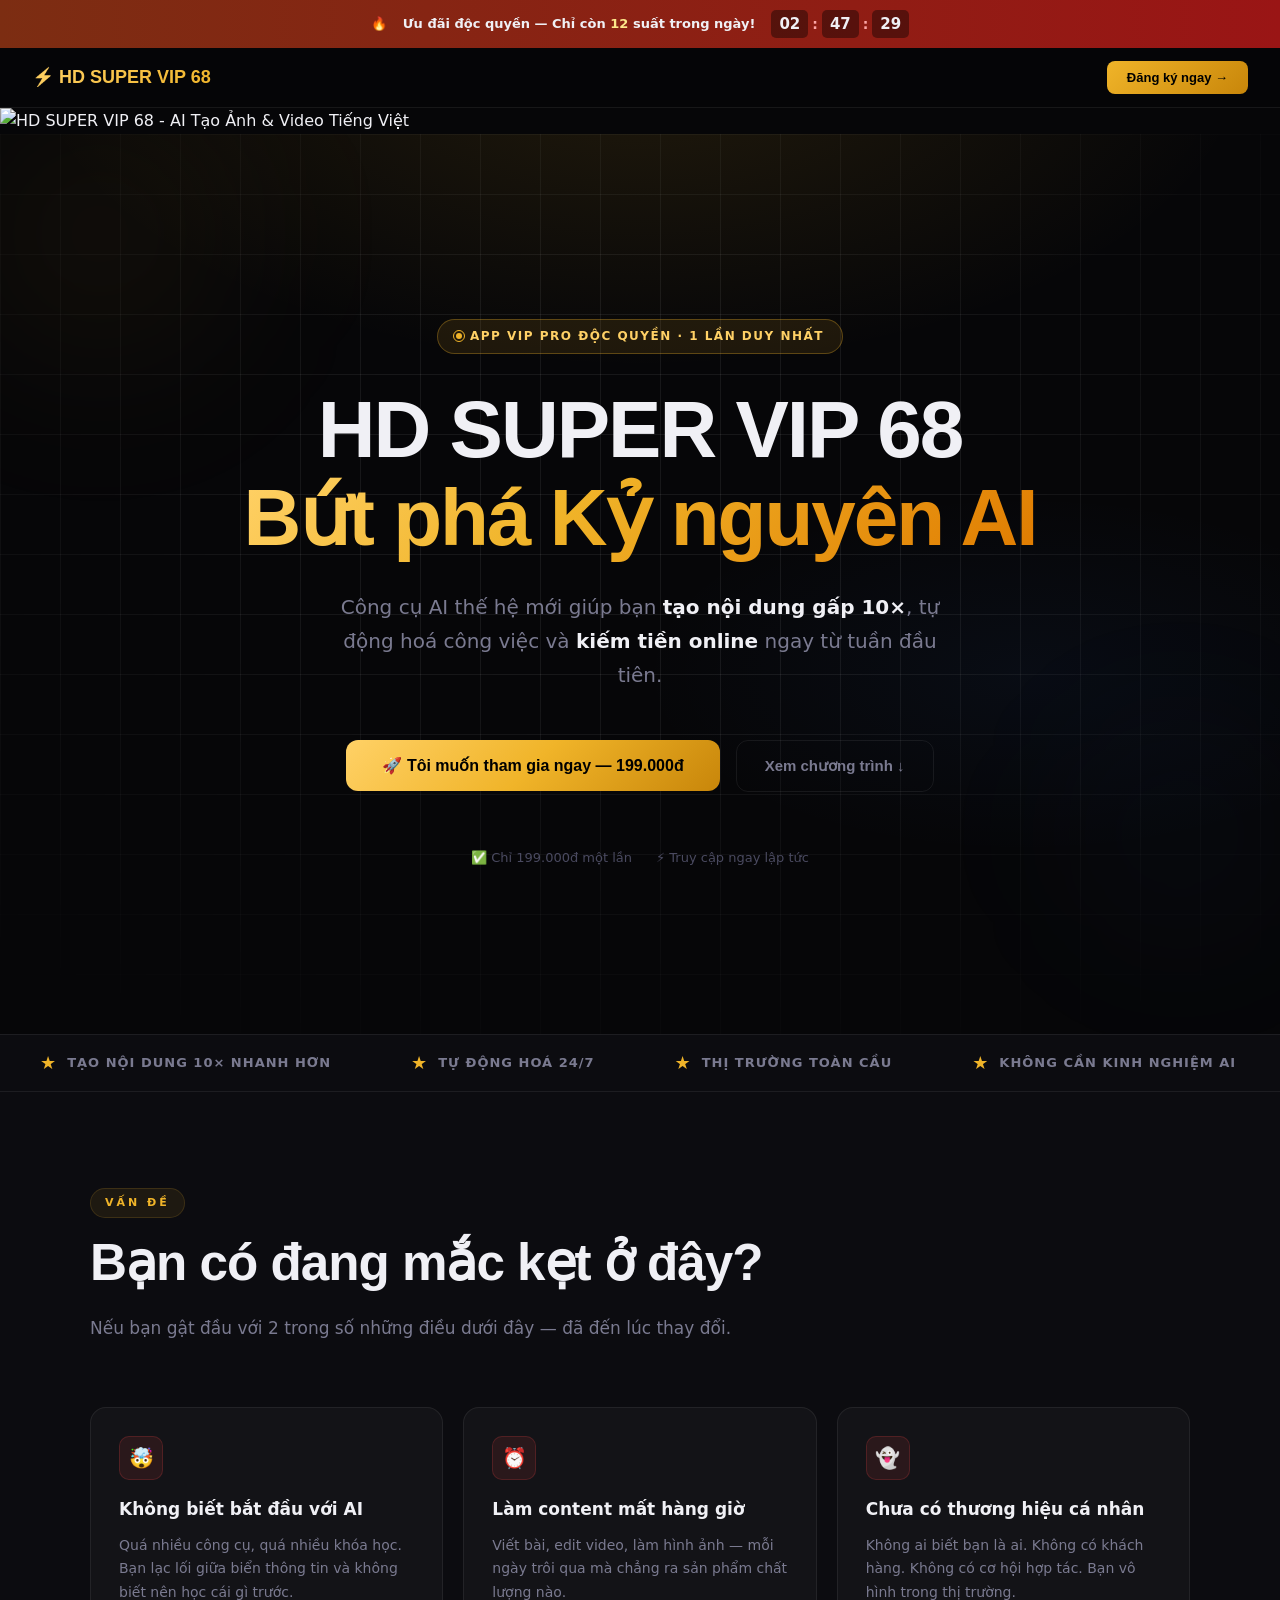
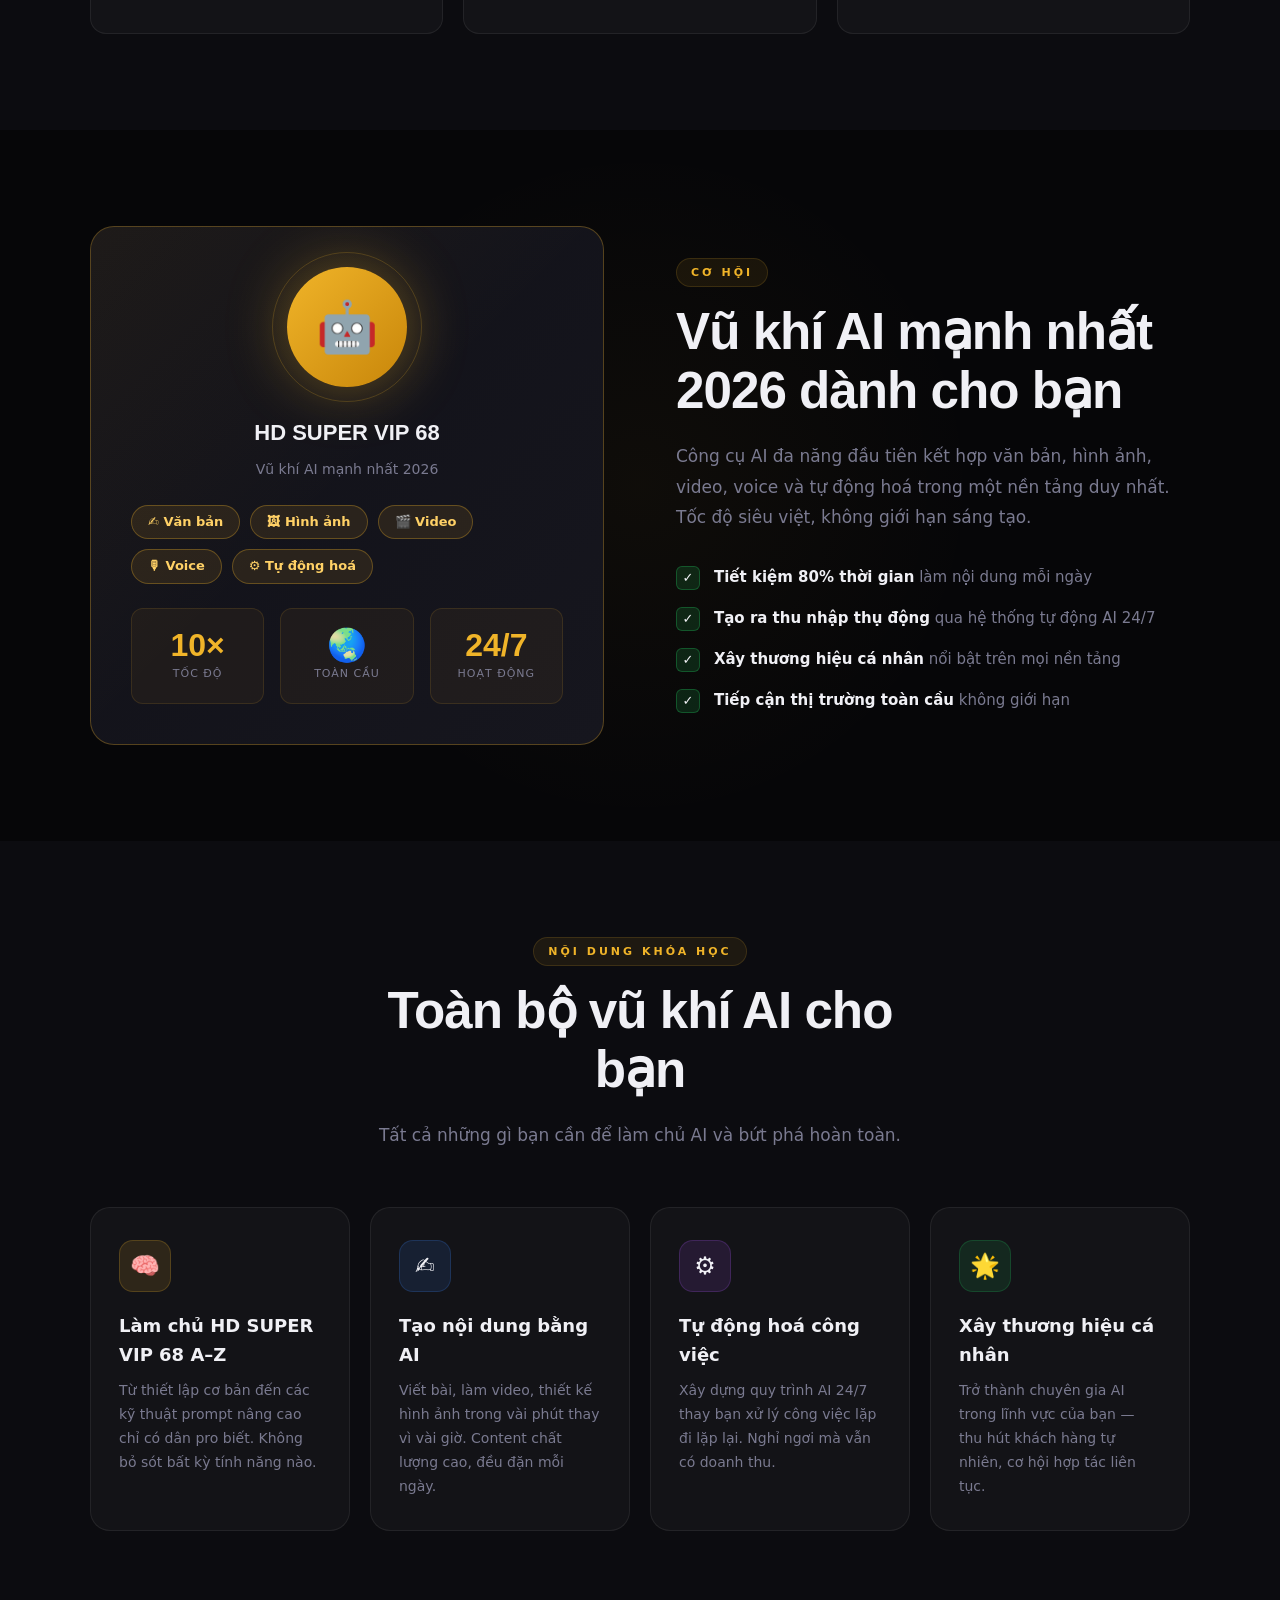
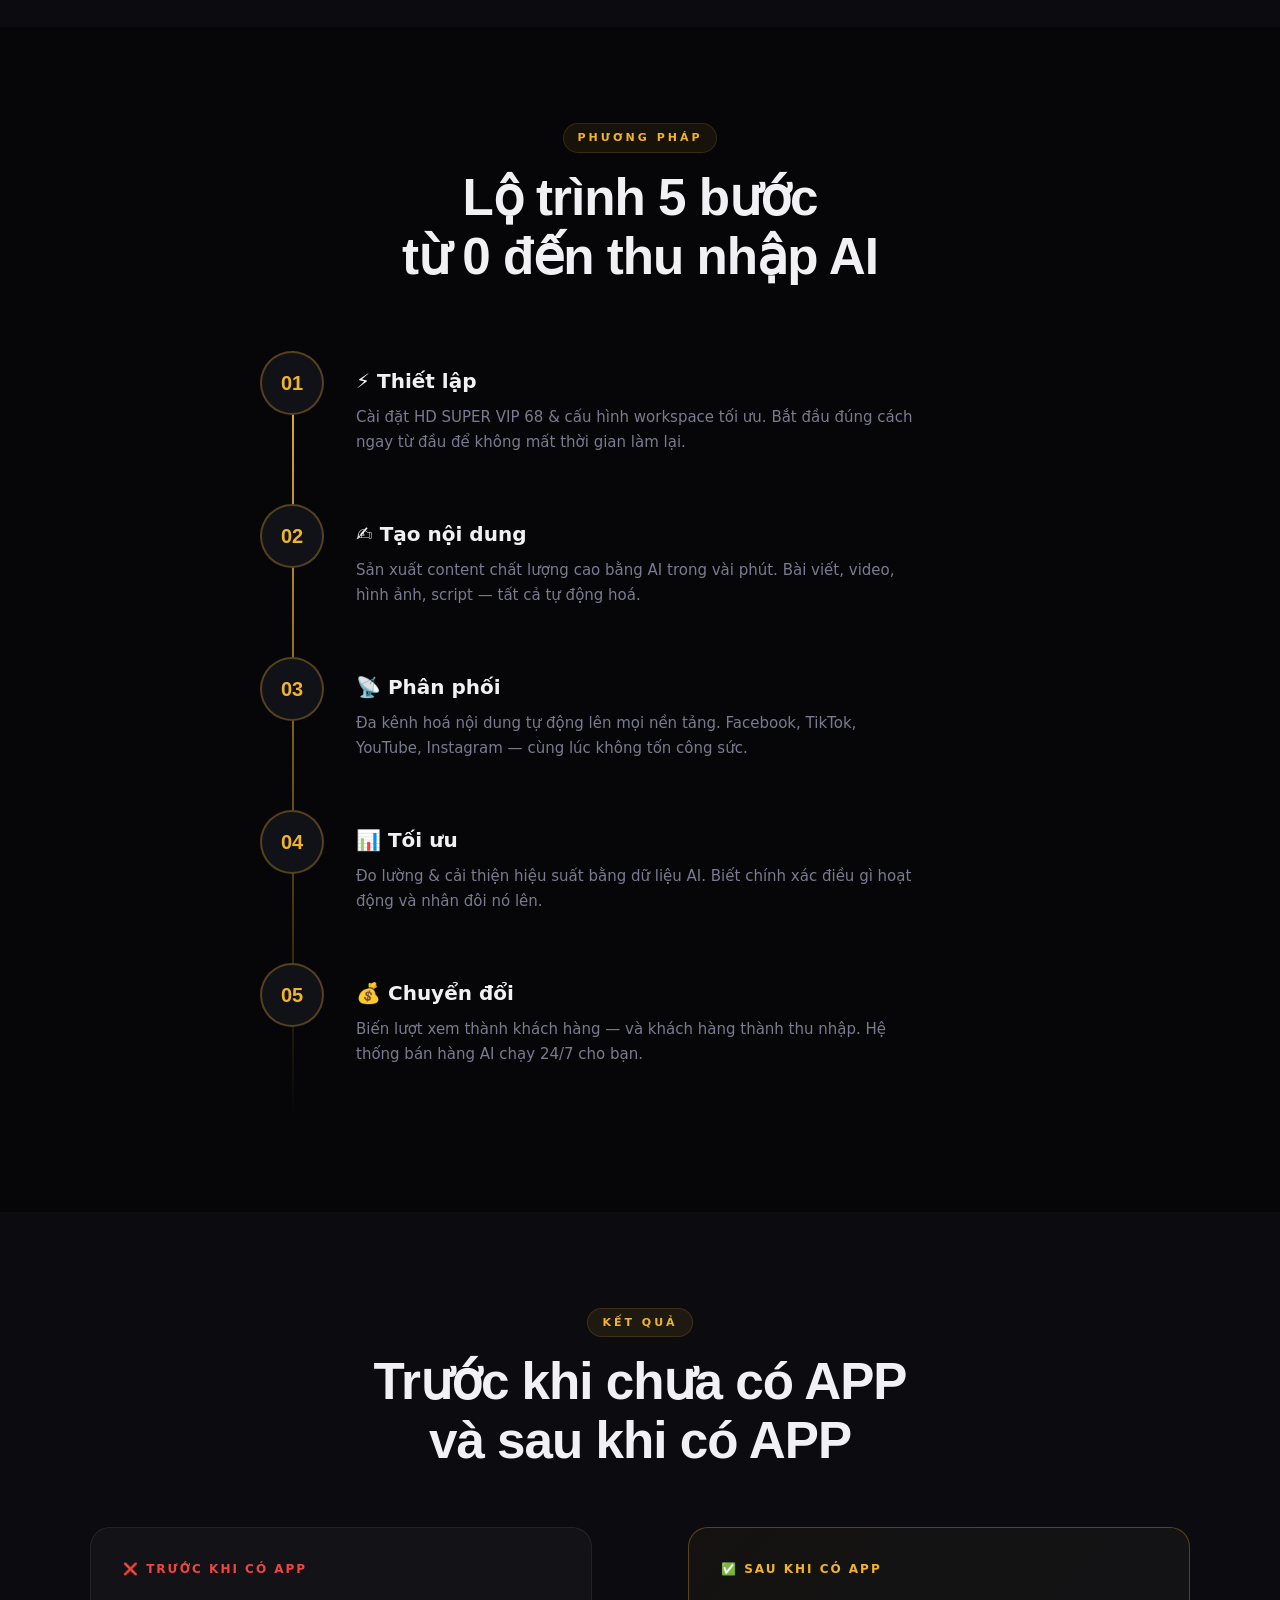
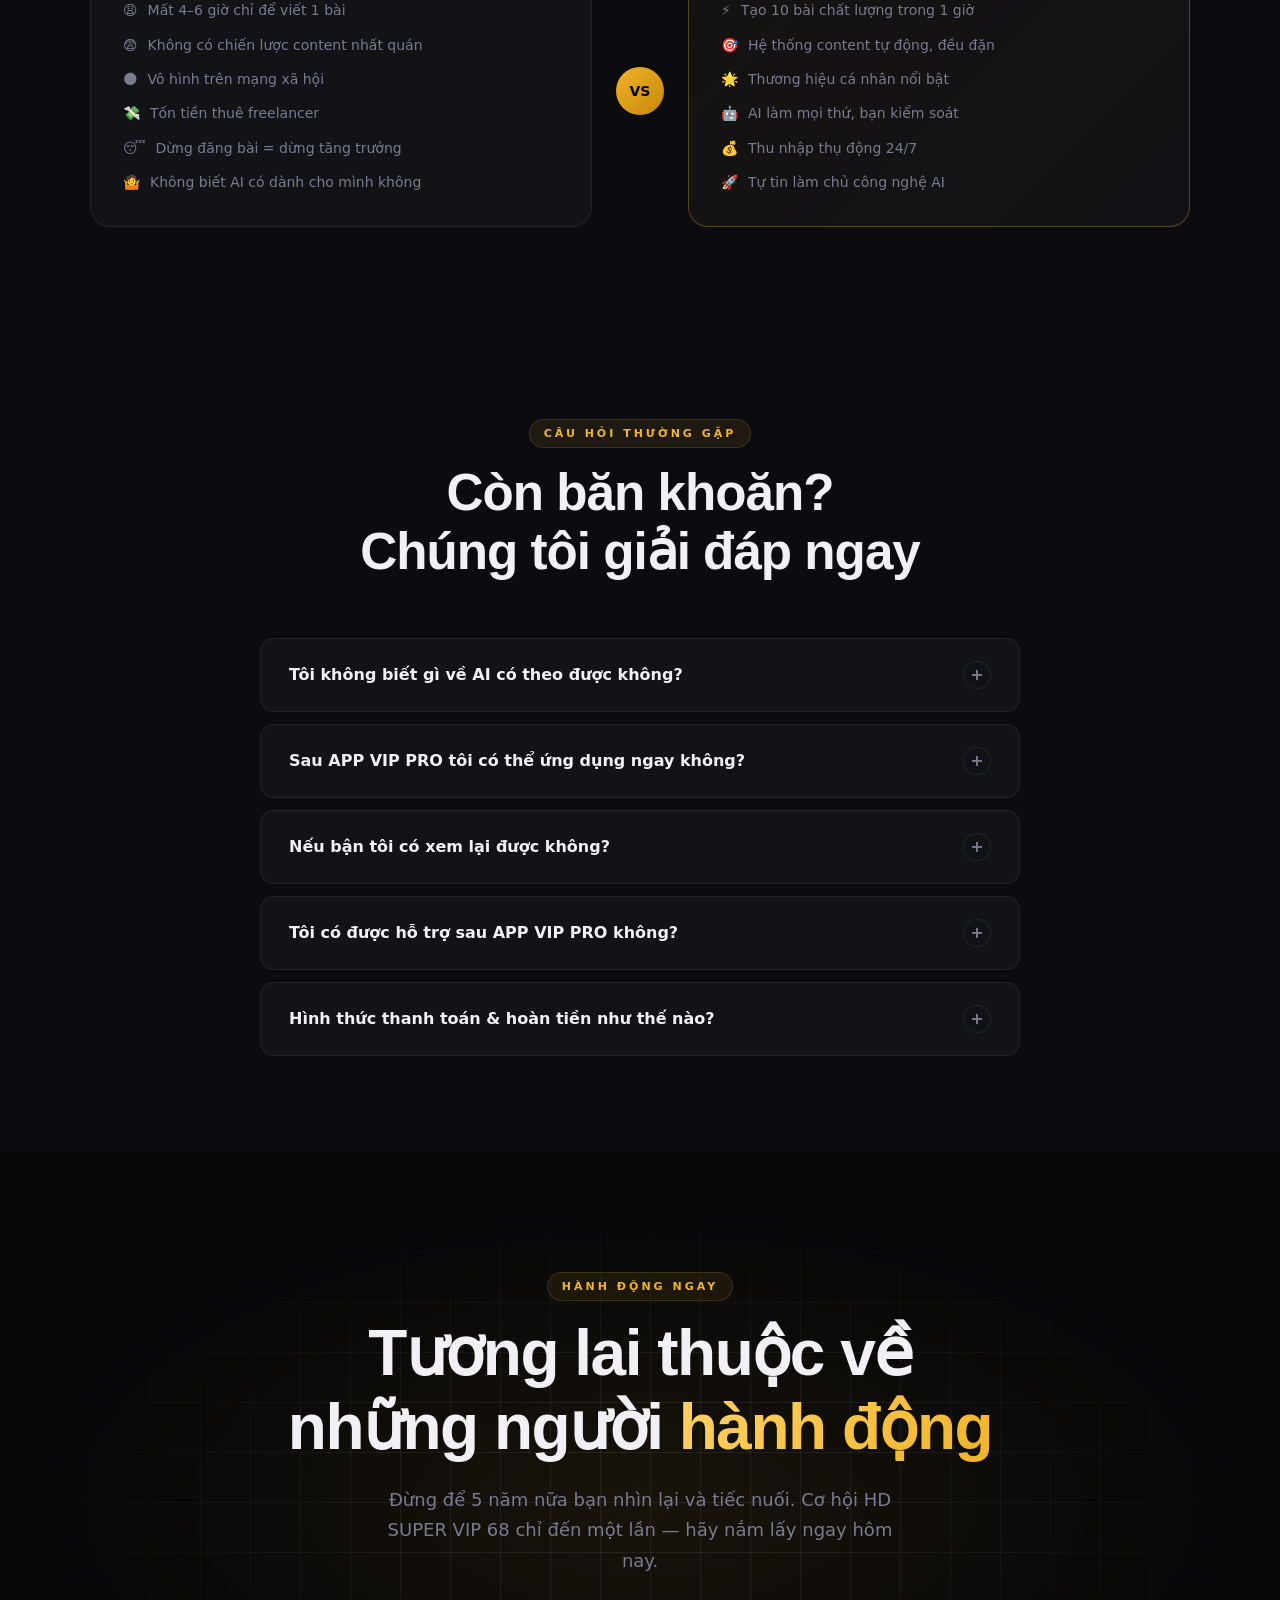
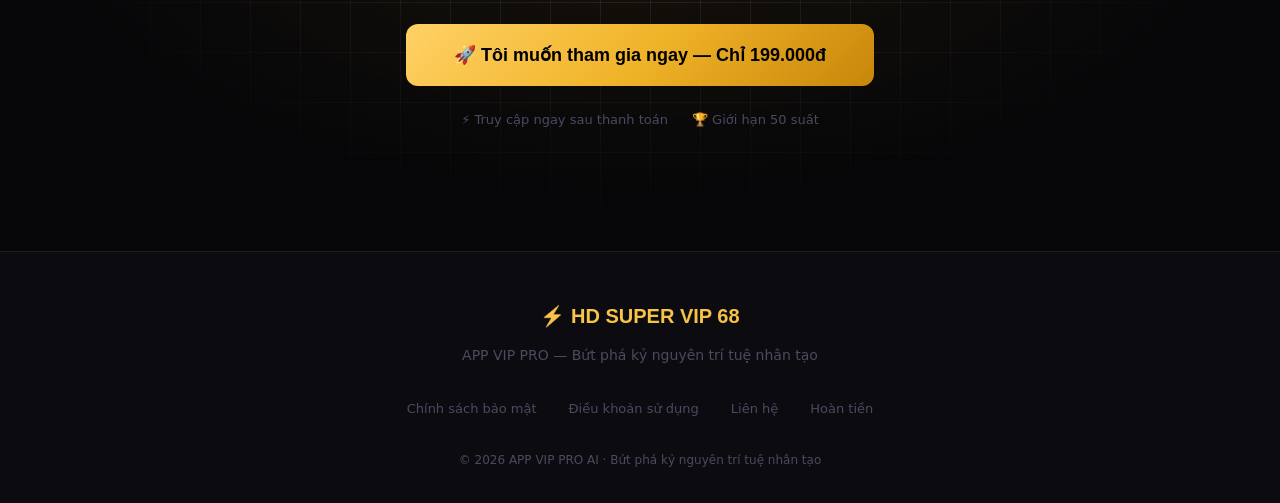
==== commit e76e3ff5: "Fix duong dan style.css va banner-collage.jpg trong app-vip" ====
--- a/app-vip/index.html
+++ b/app-vip/index.html
@@ -12,7 +12,7 @@
   <link rel="preconnect" href="https://fonts.googleapis.com" />
   <link rel="preconnect" href="https://fonts.gstatic.com" crossorigin />
   <link href="https://fonts.googleapis.com/css2?family=Inter:wght@300;400;500;600;700;800;900&family=Space+Grotesk:wght@400;500;600;700&display=swap" rel="stylesheet" />
-  <link rel="stylesheet" href="style.css" />
+  <link rel="stylesheet" href="../style.css" />
 </head>
 <body>
 
@@ -37,7 +37,7 @@
 
 <!-- BANNER COLLAGE -->
 <div id="banner-collage">
-  <img src="banner-collage.jpg" alt="HD SUPER VIP 68 - AI T&#7841;o &#7842;nh &amp; Video Ti&#7871;ng Vi&#7879;t" />
+  <img src="../banner-collage.jpg" alt="HD SUPER VIP 68 - AI T&#7841;o &#7842;nh &amp; Video Ti&#7871;ng Vi&#7879;t" />
 </div>
 
 <!-- HERO -->
--- a/style.css
+++ b/style.css
@@ -0,0 +1,922 @@
+*, *::before, *::after { box-sizing: border-box; margin: 0; padding: 0; }
+
+:root {
+  --gold: #f0b429;
+  --gold-light: #ffd166;
+  --gold-dark: #c8860a;
+  --bg-0: #060608;
+  --bg-1: #0c0c10;
+  --bg-2: #111118;
+  --bg-3: #16161e;
+  --bg-glass: rgba(255,255,255,0.03);
+  --border: rgba(255,255,255,0.07);
+  --border-gold: rgba(240,180,41,0.3);
+  --text: #f0f0f5;
+  --text-muted: #7a7a90;
+  --text-dim: #4a4a60;
+  --green: #22c55e;
+  --red: #ef4444;
+}
+
+html { scroll-behavior: smooth; }
+
+body {
+  font-family: "Inter", system-ui, sans-serif;
+  background: var(--bg-0);
+  color: var(--text);
+  line-height: 1.6;
+  overflow-x: hidden;
+}
+
+::-webkit-scrollbar { width: 6px; }
+::-webkit-scrollbar-track { background: var(--bg-1); }
+::-webkit-scrollbar-thumb { background: var(--gold-dark); border-radius: 3px; }
+
+/* === ANIMATIONS === */
+@keyframes fadeUp {
+  from { opacity: 0; transform: translateY(30px); }
+  to   { opacity: 1; transform: translateY(0); }
+}
+@keyframes shimmer {
+  0%   { background-position: -200% center; }
+  100% { background-position: 200% center; }
+}
+@keyframes glow-pulse {
+  0%, 100% { box-shadow: 0 0 20px rgba(240,180,41,0.3), 0 0 60px rgba(240,180,41,0.1); }
+  50%       { box-shadow: 0 0 40px rgba(240,180,41,0.5), 0 0 100px rgba(240,180,41,0.2); }
+}
+@keyframes float {
+  0%, 100% { transform: translateY(0); }
+  50%       { transform: translateY(-12px); }
+}
+@keyframes ticker {
+  from { transform: translateX(0); }
+  to   { transform: translateX(-50%); }
+}
+@keyframes ripple {
+  0%   { transform: scale(1); opacity: 0.6; }
+  100% { transform: scale(2.5); opacity: 0; }
+}
+
+/* === TOPBAR === */
+#topbar {
+  background: linear-gradient(90deg, #7c2d12, #9a1515, #7c2d12);
+  background-size: 200% auto;
+  animation: shimmer 3s linear infinite;
+  text-align: center;
+  padding: 10px 20px;
+  font-size: 13px;
+  font-weight: 600;
+  position: sticky;
+  top: 0;
+  z-index: 1000;
+  display: flex;
+  align-items: center;
+  justify-content: center;
+  gap: 16px;
+  flex-wrap: wrap;
+}
+#topbar strong { color: #fde68a; }
+
+.countdown-wrap { display: flex; align-items: center; gap: 4px; font-weight: 700; }
+.cd-box {
+  background: rgba(0,0,0,0.4);
+  border-radius: 5px;
+  padding: 2px 8px;
+  font-size: 15px;
+  font-weight: 800;
+  min-width: 32px;
+  text-align: center;
+  font-variant-numeric: tabular-nums;
+}
+.cd-sep { color: #fca5a5; font-size: 14px; }
+
+/* === NAV === */
+nav {
+  position: sticky;
+  top: 41px;
+  z-index: 999;
+  background: rgba(6,6,8,0.85);
+  backdrop-filter: blur(20px);
+  -webkit-backdrop-filter: blur(20px);
+  border-bottom: 1px solid var(--border);
+  padding: 0 32px;
+  display: flex;
+  align-items: center;
+  justify-content: space-between;
+  height: 60px;
+}
+.nav-logo {
+  font-family: "Space Grotesk", sans-serif;
+  font-size: 18px;
+  font-weight: 700;
+  background: linear-gradient(135deg, var(--gold-light), var(--gold));
+  -webkit-background-clip: text;
+  -webkit-text-fill-color: transparent;
+  background-clip: text;
+  text-decoration: none;
+}
+.nav-cta {
+  background: linear-gradient(135deg, var(--gold), var(--gold-dark));
+  color: #000;
+  border: none;
+  padding: 9px 20px;
+  border-radius: 8px;
+  font-weight: 700;
+  font-size: 13px;
+  cursor: pointer;
+  transition: all 0.2s;
+  font-family: "Inter", sans-serif;
+}
+.nav-cta:hover { transform: translateY(-2px); box-shadow: 0 8px 25px rgba(240,180,41,0.35); }
+
+/* === HERO === */
+#hero {
+  min-height: 100vh;
+  display: flex;
+  align-items: center;
+  justify-content: center;
+  text-align: center;
+  padding: 100px 24px 80px;
+  position: relative;
+  overflow: hidden;
+  background:
+    radial-gradient(ellipse 80% 60% at 50% -10%, rgba(240,180,41,0.12) 0%, transparent 60%),
+    radial-gradient(ellipse 60% 40% at 80% 60%, rgba(59,130,246,0.05) 0%, transparent 50%),
+    var(--bg-0);
+}
+#hero::before {
+  content: "";
+  position: absolute;
+  inset: 0;
+  background-image:
+    linear-gradient(var(--border) 1px, transparent 1px),
+    linear-gradient(90deg, var(--border) 1px, transparent 1px);
+  background-size: 60px 60px;
+  mask-image: radial-gradient(ellipse 80% 70% at 50% 40%, black 30%, transparent 100%);
+  pointer-events: none;
+}
+.hero-content {
+  position: relative;
+  z-index: 2;
+  max-width: 860px;
+  animation: fadeUp 0.8s ease both;
+}
+.hero-badge {
+  display: inline-flex;
+  align-items: center;
+  gap: 8px;
+  background: rgba(240,180,41,0.1);
+  border: 1px solid var(--border-gold);
+  color: var(--gold-light);
+  padding: 7px 18px;
+  border-radius: 100px;
+  font-size: 12px;
+  font-weight: 600;
+  letter-spacing: 1.5px;
+  text-transform: uppercase;
+  margin-bottom: 32px;
+}
+.hero-badge .dot {
+  width: 6px;
+  height: 6px;
+  background: var(--gold);
+  border-radius: 50%;
+  position: relative;
+}
+.hero-badge .dot::after {
+  content: "";
+  position: absolute;
+  inset: -3px;
+  border-radius: 50%;
+  border: 1px solid var(--gold);
+  animation: ripple 1.5s ease-out infinite;
+}
+.hero-title {
+  font-family: "Space Grotesk", sans-serif;
+  font-size: clamp(40px, 7vw, 80px);
+  font-weight: 700;
+  line-height: 1.1;
+  letter-spacing: -2px;
+  margin-bottom: 28px;
+}
+.hero-title .line1 { display: block; color: var(--text); }
+.hero-title .gradient-text {
+  display: block;
+  background: linear-gradient(135deg, var(--gold-light) 0%, var(--gold) 40%, #e07b00 100%);
+  -webkit-background-clip: text;
+  -webkit-text-fill-color: transparent;
+  background-clip: text;
+}
+.hero-sub {
+  font-size: clamp(16px, 2.2vw, 20px);
+  color: var(--text-muted);
+  max-width: 600px;
+  margin: 0 auto 48px;
+  line-height: 1.7;
+}
+.hero-sub strong { color: var(--text); font-weight: 600; }
+.hero-cta-group {
+  display: flex;
+  align-items: center;
+  justify-content: center;
+  gap: 16px;
+  flex-wrap: wrap;
+  margin-bottom: 56px;
+}
+.btn-gold {
+  position: relative;
+  background: linear-gradient(135deg, var(--gold-light), var(--gold), var(--gold-dark));
+  color: #000;
+  border: none;
+  padding: 16px 36px;
+  border-radius: 12px;
+  font-weight: 800;
+  font-size: 16px;
+  cursor: pointer;
+  font-family: "Inter", sans-serif;
+  transition: all 0.3s;
+  overflow: hidden;
+  animation: glow-pulse 2.5s ease-in-out infinite;
+}
+.btn-gold::before {
+  content: "";
+  position: absolute;
+  inset: 0;
+  background: linear-gradient(135deg, rgba(255,255,255,0.2) 0%, transparent 60%);
+  opacity: 0;
+  transition: opacity 0.3s;
+}
+.btn-gold:hover { transform: translateY(-3px) scale(1.02); }
+.btn-gold:hover::before { opacity: 1; }
+.btn-ghost {
+  background: transparent;
+  color: var(--text-muted);
+  border: 1px solid var(--border);
+  padding: 16px 28px;
+  border-radius: 12px;
+  font-weight: 600;
+  font-size: 15px;
+  cursor: pointer;
+  font-family: "Inter", sans-serif;
+  transition: all 0.3s;
+}
+.btn-ghost:hover { border-color: var(--border-gold); color: var(--gold-light); }
+.hero-trust {
+  display: flex;
+  align-items: center;
+  justify-content: center;
+  gap: 24px;
+  font-size: 13px;
+  color: var(--text-dim);
+  flex-wrap: wrap;
+}
+.hero-trust span { display: flex; align-items: center; gap: 6px; }
+.orb {
+  position: absolute;
+  border-radius: 50%;
+  filter: blur(80px);
+  pointer-events: none;
+  animation: float 6s ease-in-out infinite;
+}
+.orb-1 { width: 400px; height: 400px; background: radial-gradient(circle, rgba(240,180,41,0.08) 0%, transparent 70%); top: -100px; left: -100px; }
+.orb-2 { width: 300px; height: 300px; background: radial-gradient(circle, rgba(59,130,246,0.06) 0%, transparent 70%); bottom: 50px; right: -50px; animation-delay: -3s; }
+
+/* === TICKER === */
+#ticker {
+  background: var(--bg-1);
+  border-top: 1px solid var(--border);
+  border-bottom: 1px solid var(--border);
+  padding: 14px 0;
+  overflow: hidden;
+}
+.ticker-track { display: flex; white-space: nowrap; animation: ticker 25s linear infinite; }
+.ticker-item {
+  display: inline-flex;
+  align-items: center;
+  gap: 10px;
+  padding: 0 40px;
+  font-size: 13px;
+  font-weight: 600;
+  color: var(--text-muted);
+  text-transform: uppercase;
+  letter-spacing: 1px;
+}
+.ticker-item .sep { color: var(--gold); font-size: 18px; }
+
+/* === SECTION BASE === */
+section { padding: 96px 24px; }
+.container { max-width: 1100px; margin: 0 auto; }
+.container-sm { max-width: 760px; margin: 0 auto; }
+.section-eyebrow {
+  display: inline-block;
+  font-size: 11px;
+  font-weight: 700;
+  letter-spacing: 3px;
+  text-transform: uppercase;
+  color: var(--gold);
+  margin-bottom: 16px;
+  padding: 5px 14px;
+  background: rgba(240,180,41,0.08);
+  border-radius: 100px;
+  border: 1px solid rgba(240,180,41,0.15);
+}
+.section-title {
+  font-family: "Space Grotesk", sans-serif;
+  font-size: clamp(28px, 4vw, 52px);
+  font-weight: 700;
+  line-height: 1.15;
+  letter-spacing: -1px;
+  margin-bottom: 20px;
+}
+.section-desc { font-size: 17px; color: var(--text-muted); line-height: 1.8; }
+
+/* === PROBLEM === */
+#problem { background: var(--bg-1); }
+.problem-intro { max-width: 700px; margin-bottom: 64px; }
+.problem-grid { display: grid; grid-template-columns: repeat(auto-fit, minmax(300px, 1fr)); gap: 20px; }
+.problem-card {
+  background: var(--bg-glass);
+  border: 1px solid var(--border);
+  border-radius: 16px;
+  padding: 28px;
+  position: relative;
+  overflow: hidden;
+  transition: border-color 0.3s, transform 0.3s;
+}
+.problem-card:hover { border-color: rgba(239,68,68,0.3); transform: translateY(-4px); }
+.problem-card::before {
+  content: "";
+  position: absolute;
+  top: 0; left: 0; right: 0;
+  height: 2px;
+  background: linear-gradient(90deg, #ef4444, #c0392b);
+  opacity: 0;
+  transition: opacity 0.3s;
+}
+.problem-card:hover::before { opacity: 1; }
+.problem-icon-wrap {
+  width: 44px; height: 44px;
+  background: rgba(239,68,68,0.1);
+  border: 1px solid rgba(239,68,68,0.2);
+  border-radius: 10px;
+  display: flex; align-items: center; justify-content: center;
+  font-size: 20px;
+  margin-bottom: 16px;
+}
+.problem-card h3 { font-size: 17px; font-weight: 700; margin-bottom: 10px; }
+.problem-card p { font-size: 14px; color: var(--text-muted); line-height: 1.7; }
+
+/* === SOLUTION === */
+#solution { background: var(--bg-0); position: relative; overflow: hidden; }
+#solution::before {
+  content: "";
+  position: absolute;
+  top: 50%; left: 50%;
+  transform: translate(-50%, -50%);
+  width: 800px; height: 800px;
+  background: radial-gradient(circle, rgba(240,180,41,0.04) 0%, transparent 60%);
+  pointer-events: none;
+}
+.solution-layout {
+  display: grid;
+  grid-template-columns: 1fr 1fr;
+  gap: 72px;
+  align-items: center;
+}
+.solution-visual { animation: float 5s ease-in-out infinite; }
+.solution-card-3d {
+  background: linear-gradient(135deg, var(--bg-2), var(--bg-3));
+  border: 1px solid var(--border-gold);
+  border-radius: 24px;
+  padding: 40px;
+  position: relative;
+  overflow: hidden;
+}
+.solution-card-3d::before {
+  content: "";
+  position: absolute;
+  inset: 0;
+  background: linear-gradient(135deg, rgba(240,180,41,0.06) 0%, transparent 50%);
+}
+.ai-orb {
+  width: 120px; height: 120px;
+  background: linear-gradient(135deg, var(--gold) 0%, var(--gold-dark) 100%);
+  border-radius: 50%;
+  margin: 0 auto 28px;
+  display: flex; align-items: center; justify-content: center;
+  font-size: 50px;
+  box-shadow: 0 0 60px rgba(240,180,41,0.4);
+  position: relative;
+}
+.ai-orb::after {
+  content: "";
+  position: absolute;
+  inset: -15px;
+  border-radius: 50%;
+  border: 1px solid rgba(240,180,41,0.2);
+  animation: ripple 2.5s ease-out infinite;
+}
+.highlight-pills { display: flex; gap: 10px; flex-wrap: wrap; margin-top: 24px; }
+.pill {
+  background: rgba(240,180,41,0.1);
+  border: 1px solid var(--border-gold);
+  border-radius: 100px;
+  padding: 6px 16px;
+  font-size: 13px;
+  font-weight: 600;
+  color: var(--gold-light);
+}
+.solution-stats {
+  display: grid;
+  grid-template-columns: 1fr 1fr 1fr;
+  gap: 16px;
+  margin-top: 24px;
+}
+.sol-stat {
+  text-align: center;
+  padding: 20px 12px;
+  background: rgba(240,180,41,0.05);
+  border: 1px solid rgba(240,180,41,0.12);
+  border-radius: 12px;
+}
+.sol-stat .val {
+  font-family: "Space Grotesk", sans-serif;
+  font-size: 32px;
+  font-weight: 700;
+  color: var(--gold);
+  line-height: 1;
+}
+.sol-stat .lbl { font-size: 11px; color: var(--text-muted); margin-top: 4px; text-transform: uppercase; letter-spacing: 1px; }
+.benefit-list { list-style: none; display: flex; flex-direction: column; gap: 16px; }
+.benefit-list li { display: flex; gap: 14px; align-items: flex-start; font-size: 15px; }
+.benefit-list .check-wrap {
+  width: 24px; height: 24px;
+  background: rgba(34,197,94,0.15);
+  border: 1px solid rgba(34,197,94,0.3);
+  border-radius: 6px;
+  display: flex; align-items: center; justify-content: center;
+  font-size: 13px;
+  flex-shrink: 0;
+  margin-top: 1px;
+}
+.benefit-list .text { color: var(--text-muted); line-height: 1.6; }
+.benefit-list .text strong { color: var(--text); }
+
+/* === FEATURES === */
+#features { background: var(--bg-1); }
+.features-grid {
+  display: grid;
+  grid-template-columns: repeat(auto-fit, minmax(260px, 1fr));
+  gap: 20px;
+  margin-top: 56px;
+}
+.feat-card {
+  background: var(--bg-glass);
+  border: 1px solid var(--border);
+  border-radius: 20px;
+  padding: 32px 28px;
+  position: relative;
+  overflow: hidden;
+  transition: all 0.35s;
+}
+.feat-card::after {
+  content: "";
+  position: absolute;
+  inset: 0;
+  background: linear-gradient(135deg, rgba(240,180,41,0.05) 0%, transparent 60%);
+  opacity: 0;
+  transition: opacity 0.35s;
+}
+.feat-card:hover { border-color: var(--border-gold); transform: translateY(-6px); box-shadow: 0 20px 60px rgba(0,0,0,0.4), 0 0 30px rgba(240,180,41,0.08); }
+.feat-card:hover::after { opacity: 1; }
+.feat-icon {
+  width: 52px; height: 52px;
+  border-radius: 14px;
+  display: flex; align-items: center; justify-content: center;
+  font-size: 24px;
+  margin-bottom: 20px;
+}
+.feat-icon.gold { background: rgba(240,180,41,0.12); border: 1px solid rgba(240,180,41,0.2); }
+.feat-icon.blue { background: rgba(59,130,246,0.12); border: 1px solid rgba(59,130,246,0.2); }
+.feat-icon.purple { background: rgba(168,85,247,0.12); border: 1px solid rgba(168,85,247,0.2); }
+.feat-icon.green { background: rgba(34,197,94,0.12); border: 1px solid rgba(34,197,94,0.2); }
+.feat-title { font-size: 18px; font-weight: 700; margin-bottom: 10px; }
+.feat-desc { font-size: 14px; color: var(--text-muted); line-height: 1.7; }
+
+/* === STEPS === */
+#steps { background: var(--bg-0); }
+.steps-timeline {
+  position: relative;
+  display: flex;
+  flex-direction: column;
+  margin-top: 64px;
+}
+.steps-timeline::before {
+  content: "";
+  position: absolute;
+  left: 32px; top: 0; bottom: 0;
+  width: 2px;
+  background: linear-gradient(to bottom, var(--gold), transparent);
+}
+.step-item {
+  display: flex;
+  gap: 32px;
+  padding-bottom: 48px;
+  opacity: 0;
+  transform: translateX(-20px);
+  transition: all 0.6s ease;
+}
+.step-item.visible { opacity: 1; transform: translateX(0); }
+.step-num-wrap {
+  flex-shrink: 0;
+  width: 64px; height: 64px;
+  background: var(--bg-2);
+  border: 2px solid var(--border-gold);
+  border-radius: 50%;
+  display: flex; align-items: center; justify-content: center;
+  position: relative;
+  z-index: 1;
+}
+.step-num { font-family: "Space Grotesk", sans-serif; font-size: 20px; font-weight: 700; color: var(--gold); }
+.step-content { padding-top: 14px; }
+.step-content h3 { font-size: 20px; font-weight: 700; margin-bottom: 8px; }
+.step-content p { font-size: 15px; color: var(--text-muted); line-height: 1.7; max-width: 560px; }
+
+/* === RESULTS === */
+#results { background: var(--bg-1); }
+.comparison-grid {
+  display: grid;
+  grid-template-columns: 1fr auto 1fr;
+  gap: 24px;
+  align-items: start;
+  margin-top: 56px;
+}
+.comparison-side {
+  background: var(--bg-glass);
+  border: 1px solid var(--border);
+  border-radius: 20px;
+  padding: 32px;
+}
+.comparison-side.after {
+  border-color: var(--border-gold);
+  background: linear-gradient(135deg, rgba(240,180,41,0.04) 0%, var(--bg-glass) 100%);
+}
+.compare-label { font-size: 12px; font-weight: 700; letter-spacing: 2px; text-transform: uppercase; margin-bottom: 20px; }
+.compare-label.red { color: var(--red); }
+.compare-label.gold { color: var(--gold); }
+.compare-items { list-style: none; display: flex; flex-direction: column; gap: 12px; }
+.compare-items li { display: flex; gap: 10px; font-size: 14px; color: var(--text-muted); align-items: center; }
+.vs-divider {
+  display: flex; align-items: center; justify-content: center;
+  width: 48px; height: 48px;
+  background: linear-gradient(135deg, var(--gold), var(--gold-dark));
+  border-radius: 50%;
+  font-weight: 900; font-size: 14px; color: #000;
+  margin-top: 140px;
+  flex-shrink: 0;
+}
+
+/* === PRICING === */
+#pricing {
+  background:
+    radial-gradient(ellipse 80% 60% at 50% 50%, rgba(240,180,41,0.05) 0%, var(--bg-0) 60%),
+    var(--bg-0);
+}
+.pricing-wrapper { max-width: 520px; margin: 56px auto 0; }
+.price-card {
+  background: linear-gradient(135deg, var(--bg-2) 0%, var(--bg-3) 100%);
+  border: 1px solid var(--border-gold);
+  border-radius: 28px;
+  padding: 48px 40px;
+  text-align: center;
+  position: relative;
+  overflow: hidden;
+  box-shadow: 0 0 80px rgba(240,180,41,0.08), 0 40px 100px rgba(0,0,0,0.5);
+}
+.price-card::before {
+  content: "";
+  position: absolute;
+  top: 0; left: 0; right: 0;
+  height: 3px;
+  background: linear-gradient(90deg, transparent, var(--gold), transparent);
+}
+.price-badge {
+  display: inline-block;
+  background: linear-gradient(135deg, var(--gold-light), var(--gold));
+  color: #000;
+  font-size: 11px;
+  font-weight: 800;
+  padding: 5px 20px;
+  border-radius: 100px;
+  letter-spacing: 1.5px;
+  text-transform: uppercase;
+  margin-bottom: 28px;
+}
+.price-slots {
+  background: rgba(239,68,68,0.1);
+  border: 1px solid rgba(239,68,68,0.2);
+  border-radius: 8px;
+  padding: 10px 20px;
+  font-size: 13px;
+  color: #fca5a5;
+  font-weight: 600;
+  margin-bottom: 32px;
+  display: flex;
+  align-items: center;
+  justify-content: center;
+  gap: 8px;
+}
+.original-price { font-size: 16px; color: var(--text-dim); text-decoration: line-through; margin-bottom: 4px; }
+.current-price {
+  font-family: "Space Grotesk", sans-serif;
+  font-size: 72px;
+  font-weight: 700;
+  line-height: 1;
+  background: linear-gradient(135deg, var(--gold-light), var(--gold));
+  -webkit-background-clip: text;
+  -webkit-text-fill-color: transparent;
+  background-clip: text;
+  margin-bottom: 4px;
+}
+.price-unit { font-size: 14px; color: var(--text-muted); margin-bottom: 36px; }
+.price-features-list {
+  list-style: none;
+  text-align: left;
+  display: flex;
+  flex-direction: column;
+  gap: 14px;
+  margin-bottom: 40px;
+}
+.price-features-list li { display: flex; gap: 12px; font-size: 15px; color: var(--text); align-items: flex-start; }
+.price-features-list .ck { color: var(--green); font-size: 16px; flex-shrink: 0; margin-top: 2px; }
+.btn-gold-full {
+  width: 100%;
+  background: linear-gradient(135deg, var(--gold-light), var(--gold), var(--gold-dark));
+  color: #000;
+  border: none;
+  padding: 18px 36px;
+  border-radius: 14px;
+  font-weight: 800;
+  font-size: 17px;
+  cursor: pointer;
+  font-family: "Inter", sans-serif;
+  transition: all 0.3s;
+  animation: glow-pulse 2.5s ease-in-out infinite;
+}
+.btn-gold-full:hover { transform: translateY(-3px) scale(1.01); }
+.guarantee {
+  margin-top: 24px;
+  display: flex;
+  align-items: center;
+  justify-content: center;
+  gap: 8px;
+  font-size: 13px;
+  color: var(--text-muted);
+}
+
+/* === FAQ === */
+#faq { background: var(--bg-1); }
+.faq-list { display: flex; flex-direction: column; gap: 12px; margin-top: 56px; }
+.faq-item {
+  background: var(--bg-glass);
+  border: 1px solid var(--border);
+  border-radius: 14px;
+  overflow: hidden;
+  transition: border-color 0.3s;
+}
+.faq-item.open { border-color: var(--border-gold); }
+.faq-q {
+  padding: 22px 28px;
+  cursor: pointer;
+  display: flex;
+  justify-content: space-between;
+  align-items: center;
+  gap: 16px;
+  font-weight: 600;
+  font-size: 16px;
+  transition: color 0.2s;
+}
+.faq-q:hover { color: var(--gold-light); }
+.faq-item.open .faq-q { color: var(--gold-light); }
+.faq-icon {
+  width: 28px; height: 28px;
+  border-radius: 50%;
+  background: var(--bg-2);
+  border: 1px solid var(--border);
+  display: flex; align-items: center; justify-content: center;
+  font-size: 16px;
+  color: var(--text-muted);
+  flex-shrink: 0;
+  transition: all 0.3s;
+}
+.faq-item.open .faq-icon { background: var(--gold); color: #000; border-color: var(--gold); transform: rotate(45deg); }
+.faq-a {
+  max-height: 0;
+  overflow: hidden;
+  transition: max-height 0.4s ease, padding 0.3s ease;
+  padding: 0 28px;
+  font-size: 15px;
+  color: var(--text-muted);
+  line-height: 1.8;
+}
+.faq-item.open .faq-a { max-height: 300px; padding: 0 28px 22px; }
+
+/* === FINAL CTA === */
+#cta-final {
+  background:
+    radial-gradient(ellipse 80% 70% at 50% 50%, rgba(240,180,41,0.08) 0%, var(--bg-0) 60%),
+    var(--bg-0);
+  text-align: center;
+  padding: 120px 24px;
+  position: relative;
+  overflow: hidden;
+}
+#cta-final::before {
+  content: "";
+  position: absolute;
+  inset: 0;
+  background-image:
+    linear-gradient(var(--border) 1px, transparent 1px),
+    linear-gradient(90deg, var(--border) 1px, transparent 1px);
+  background-size: 50px 50px;
+  mask-image: radial-gradient(ellipse 70% 70% at 50% 50%, black 20%, transparent 70%);
+}
+#cta-final .cta-content { position: relative; z-index: 1; }
+.cta-final-title {
+  font-family: "Space Grotesk", sans-serif;
+  font-size: clamp(32px, 5vw, 64px);
+  font-weight: 700;
+  line-height: 1.15;
+  letter-spacing: -1.5px;
+  margin-bottom: 20px;
+}
+.cta-final-desc { font-size: 18px; color: var(--text-muted); max-width: 520px; margin: 0 auto 48px; line-height: 1.7; }
+
+/* === FOOTER === */
+footer {
+  background: var(--bg-1);
+  border-top: 1px solid var(--border);
+  padding: 48px 24px 32px;
+  text-align: center;
+}
+.footer-logo {
+  font-family: "Space Grotesk", sans-serif;
+  font-size: 20px;
+  font-weight: 700;
+  background: linear-gradient(135deg, var(--gold-light), var(--gold));
+  -webkit-background-clip: text;
+  -webkit-text-fill-color: transparent;
+  background-clip: text;
+  margin-bottom: 12px;
+}
+.footer-tagline { font-size: 14px; color: var(--text-dim); margin-bottom: 32px; }
+.footer-links-row { display: flex; justify-content: center; gap: 32px; flex-wrap: wrap; margin-bottom: 32px; }
+.footer-links-row a { font-size: 13px; color: var(--text-dim); text-decoration: none; transition: color 0.2s; }
+.footer-links-row a:hover { color: var(--gold-light); }
+.footer-copy { font-size: 12px; color: var(--text-dim); }
+
+/* === MODAL === */
+.modal-overlay {
+  position: fixed;
+  inset: 0;
+  background: rgba(0,0,0,0.85);
+  backdrop-filter: blur(12px);
+  z-index: 2000;
+  display: flex;
+  align-items: center;
+  justify-content: center;
+  padding: 24px;
+  opacity: 0;
+  pointer-events: none;
+  transition: opacity 0.3s;
+}
+.modal-overlay.open { opacity: 1; pointer-events: all; }
+.modal {
+  background: var(--bg-2);
+  border: 1px solid var(--border-gold);
+  border-radius: 24px;
+  width: 100%;
+  max-width: 480px;
+  position: relative;
+  overflow: hidden;
+  transform: translateY(20px) scale(0.97);
+  transition: transform 0.35s cubic-bezier(0.34, 1.56, 0.64, 1);
+}
+.modal-overlay.open .modal { transform: translateY(0) scale(1); }
+.modal-top-bar { height: 4px; background: linear-gradient(90deg, var(--gold-light), var(--gold), var(--gold-dark)); }
+.modal-inner { padding: 36px; }
+.modal-close {
+  position: absolute;
+  top: 16px; right: 16px;
+  width: 32px; height: 32px;
+  background: var(--bg-3);
+  border: 1px solid var(--border);
+  border-radius: 8px;
+  display: flex; align-items: center; justify-content: center;
+  cursor: pointer;
+  font-size: 18px;
+  color: var(--text-muted);
+  transition: all 0.2s;
+}
+.modal-close:hover { background: rgba(239,68,68,0.15); border-color: rgba(239,68,68,0.3); color: var(--red); }
+.modal-steps { display: flex; margin-bottom: 32px; }
+.modal-step {
+  flex: 1;
+  text-align: center;
+  font-size: 12px;
+  font-weight: 600;
+  color: var(--text-dim);
+  padding-bottom: 10px;
+  border-bottom: 2px solid var(--border);
+  cursor: pointer;
+  transition: all 0.2s;
+}
+.modal-step.active { color: var(--gold); border-bottom-color: var(--gold); }
+.modal-step .step-emoji { font-size: 18px; display: block; margin-bottom: 4px; }
+.modal-panel { display: none; }
+.modal-panel.active { display: block; }
+.qr-area {
+  background: #fff;
+  border-radius: 16px;
+  padding: 16px;
+  width: 180px; height: 180px;
+  margin: 0 auto 20px;
+  display: flex; align-items: center; justify-content: center;
+}
+.bank-info {
+  background: var(--bg-3);
+  border: 1px solid var(--border);
+  border-radius: 12px;
+  padding: 20px;
+  margin-bottom: 20px;
+}
+.bank-row {
+  display: flex;
+  justify-content: space-between;
+  align-items: center;
+  padding: 8px 0;
+  border-bottom: 1px solid var(--border);
+}
+.bank-row:last-child { border-bottom: none; }
+.bank-row .bl { font-size: 13px; color: var(--text-muted); }
+.bank-row .bv { font-size: 14px; font-weight: 700; color: var(--text); display: flex; align-items: center; gap: 8px; }
+.price-val { color: var(--gold); font-size: 18px; font-weight: 800; }
+.copy-btn {
+  background: none;
+  border: 1px solid var(--border);
+  border-radius: 6px;
+  padding: 2px 8px;
+  font-size: 11px;
+  color: var(--text-muted);
+  cursor: pointer;
+  transition: all 0.2s;
+  font-family: "Inter", sans-serif;
+}
+.copy-btn:hover { border-color: var(--gold); color: var(--gold); }
+.modal-note { font-size: 13px; color: var(--text-muted); text-align: center; line-height: 1.6; }
+.modal-note strong { color: var(--text); }
+.zalo-btn {
+  display: flex;
+  align-items: center;
+  justify-content: center;
+  gap: 10px;
+  background: #0068FF;
+  color: #fff;
+  border: none;
+  border-radius: 12px;
+  padding: 14px 24px;
+  font-size: 15px;
+  font-weight: 700;
+  cursor: pointer;
+  width: 100%;
+  margin-top: 20px;
+  font-family: "Inter", sans-serif;
+  transition: all 0.2s;
+  text-decoration: none;
+}
+.zalo-btn:hover { background: #0052cc; transform: translateY(-2px); }
+.modal-success { text-align: center; padding: 20px 0; }
+.success-icon { font-size: 64px; margin-bottom: 20px; }
+.modal-success h3 { font-size: 22px; font-weight: 700; margin-bottom: 12px; }
+.modal-success p { font-size: 15px; color: var(--text-muted); line-height: 1.7; }
+
+/* === REVEAL === */
+.reveal { opacity: 0; transform: translateY(24px); transition: opacity 0.6s ease, transform 0.6s ease; }
+.reveal.visible { opacity: 1; transform: translateY(0); }
+
+/* === RESPONSIVE === */
+@media (max-width: 768px) {
+  nav { padding: 0 20px; }
+  .solution-layout { grid-template-columns: 1fr; gap: 40px; }
+  .solution-visual { order: -1; }
+  .comparison-grid { grid-template-columns: 1fr; gap: 16px; }
+  .vs-divider { margin: 0 auto; }
+  .steps-timeline::before { left: 28px; }
+  .step-num-wrap { width: 56px; height: 56px; }
+  .modal-inner { padding: 24px; }
+  .price-card { padding: 36px 24px; }
+  .current-price { font-size: 56px; }
+  section { padding: 64px 20px; }
+  .footer-links-row { gap: 20px; }
+}
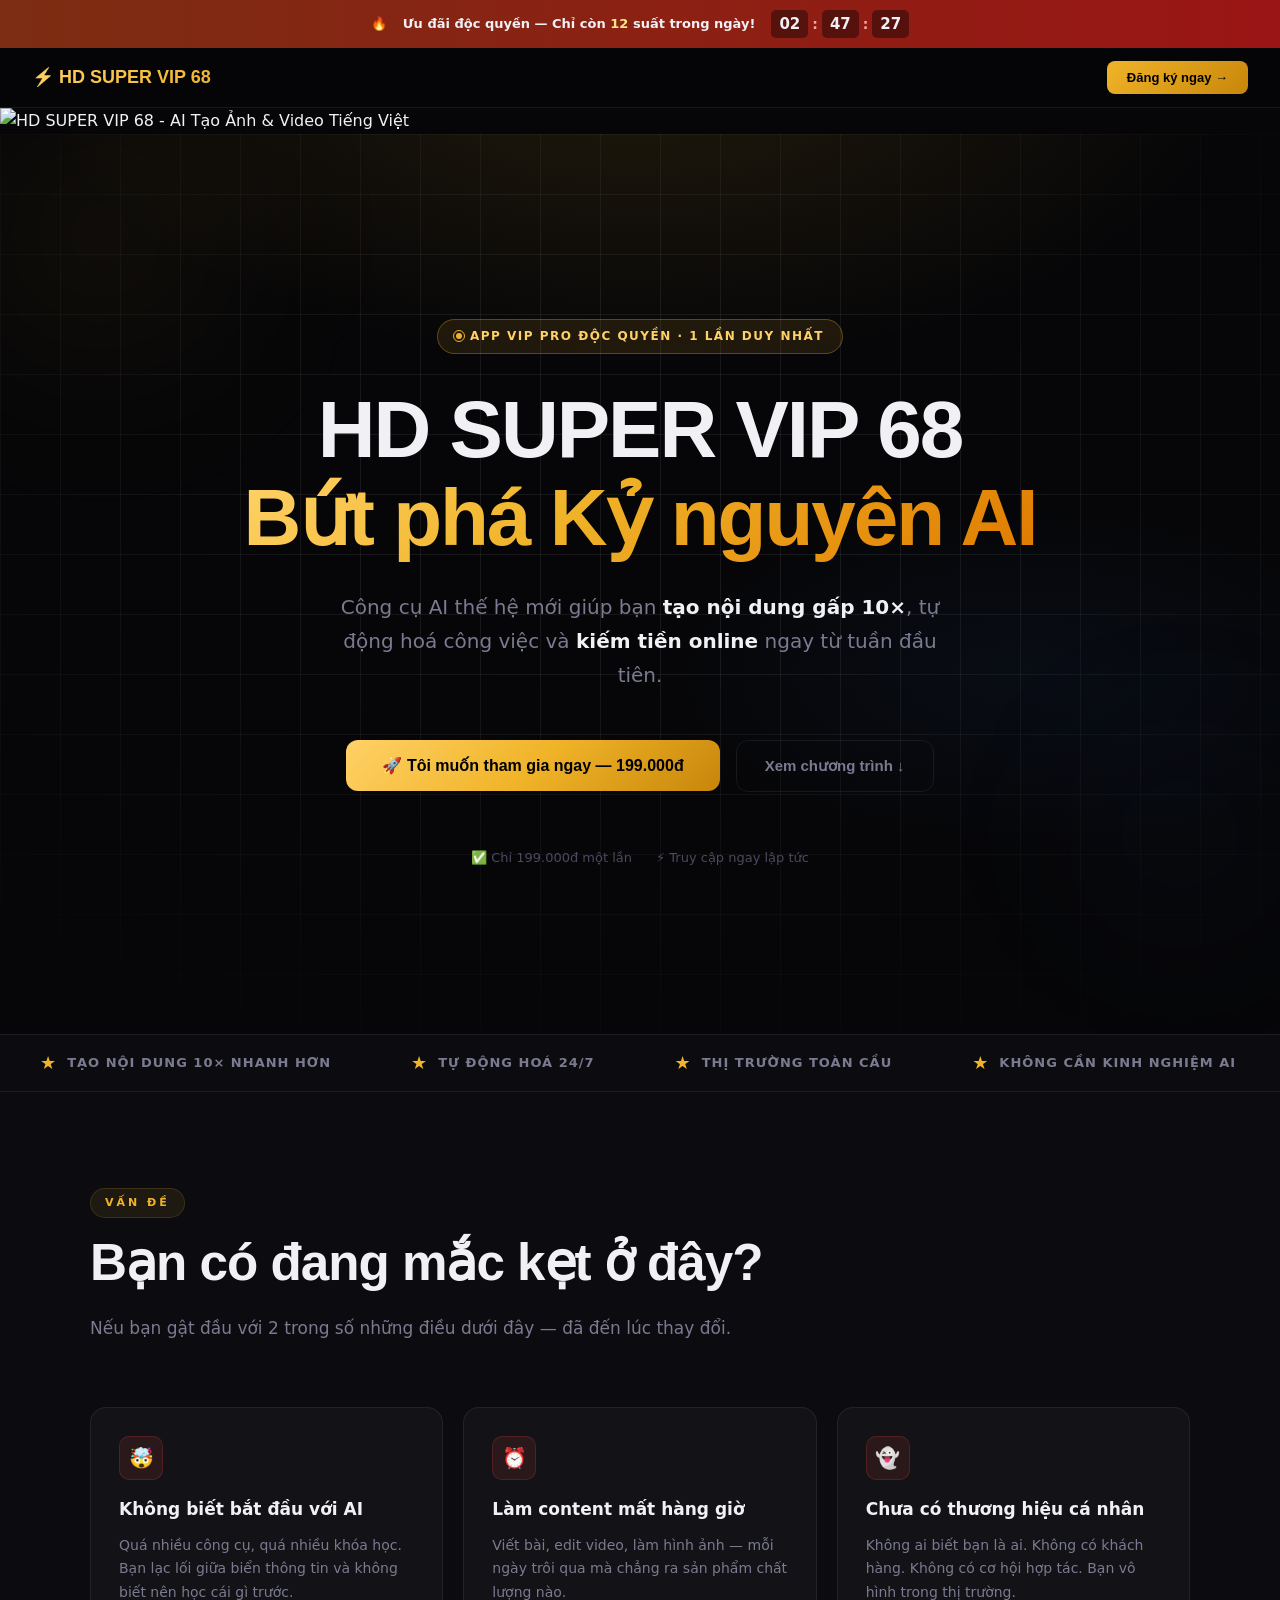
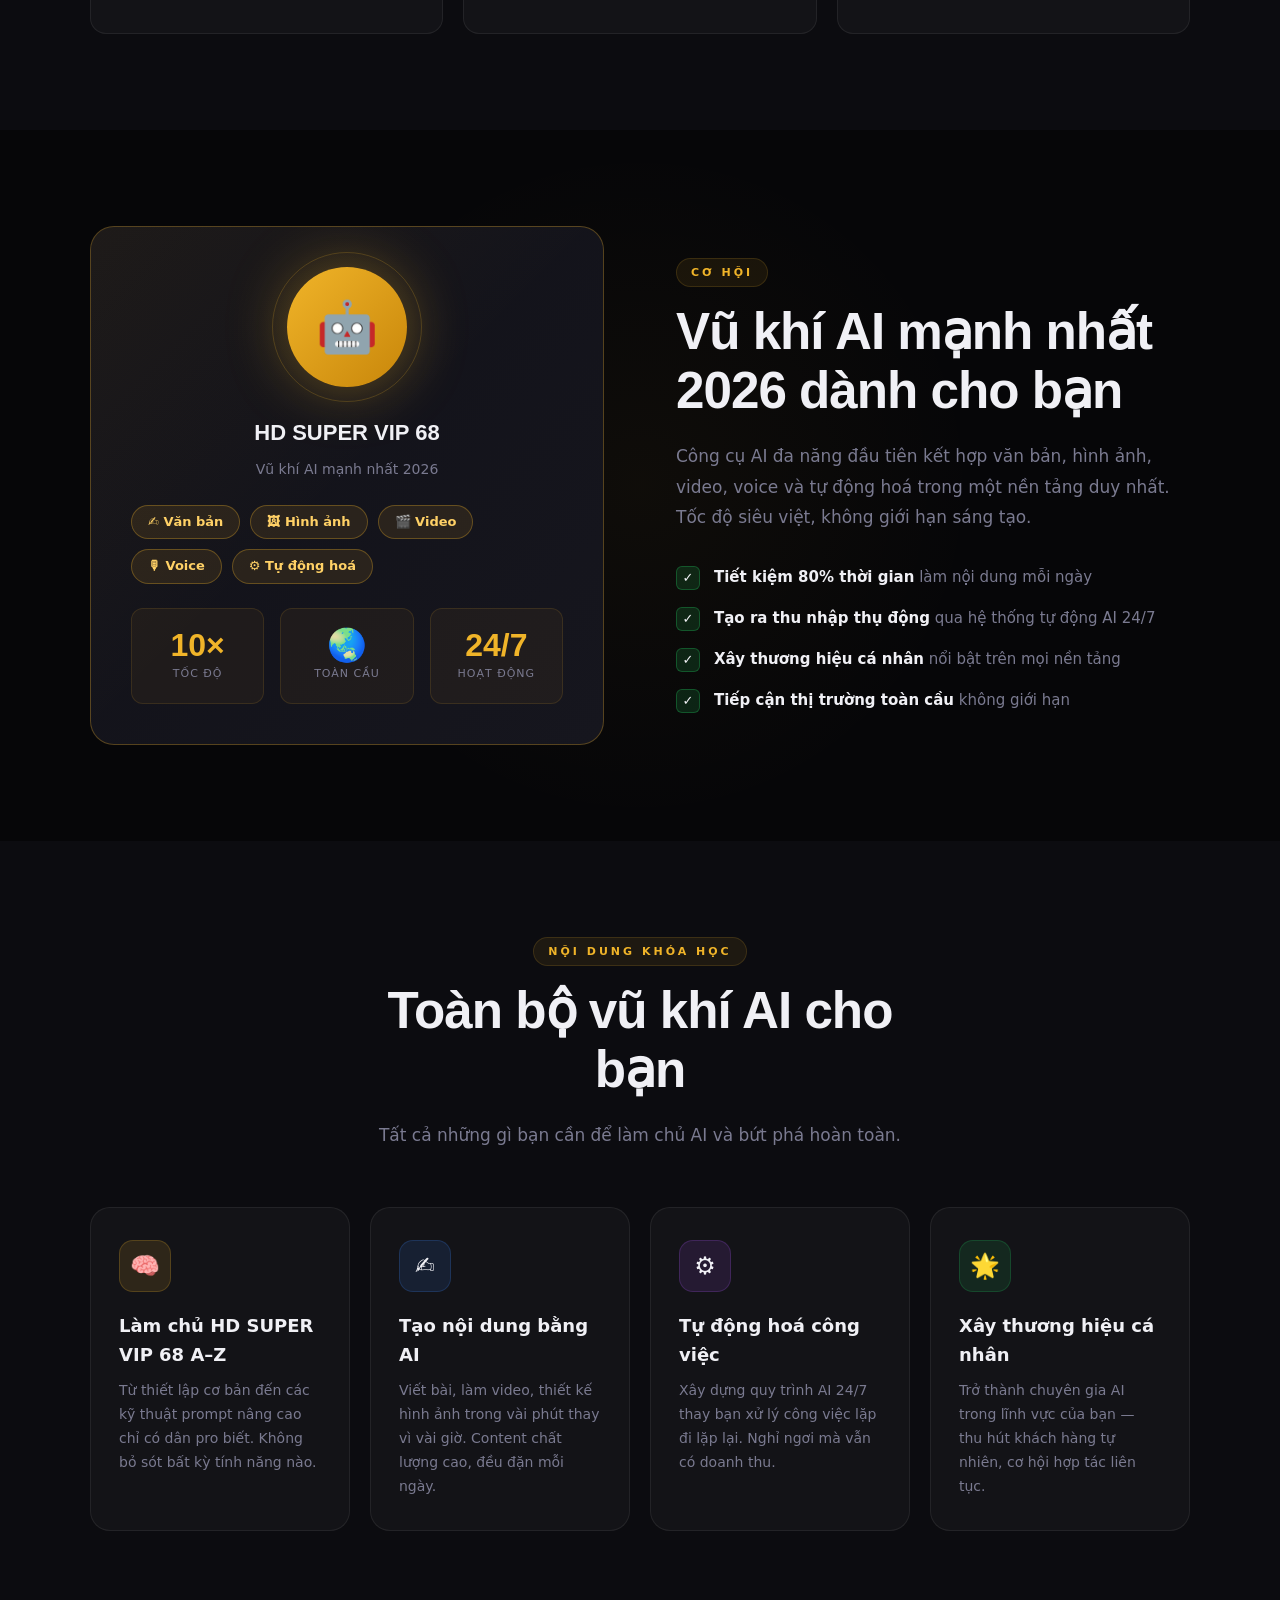
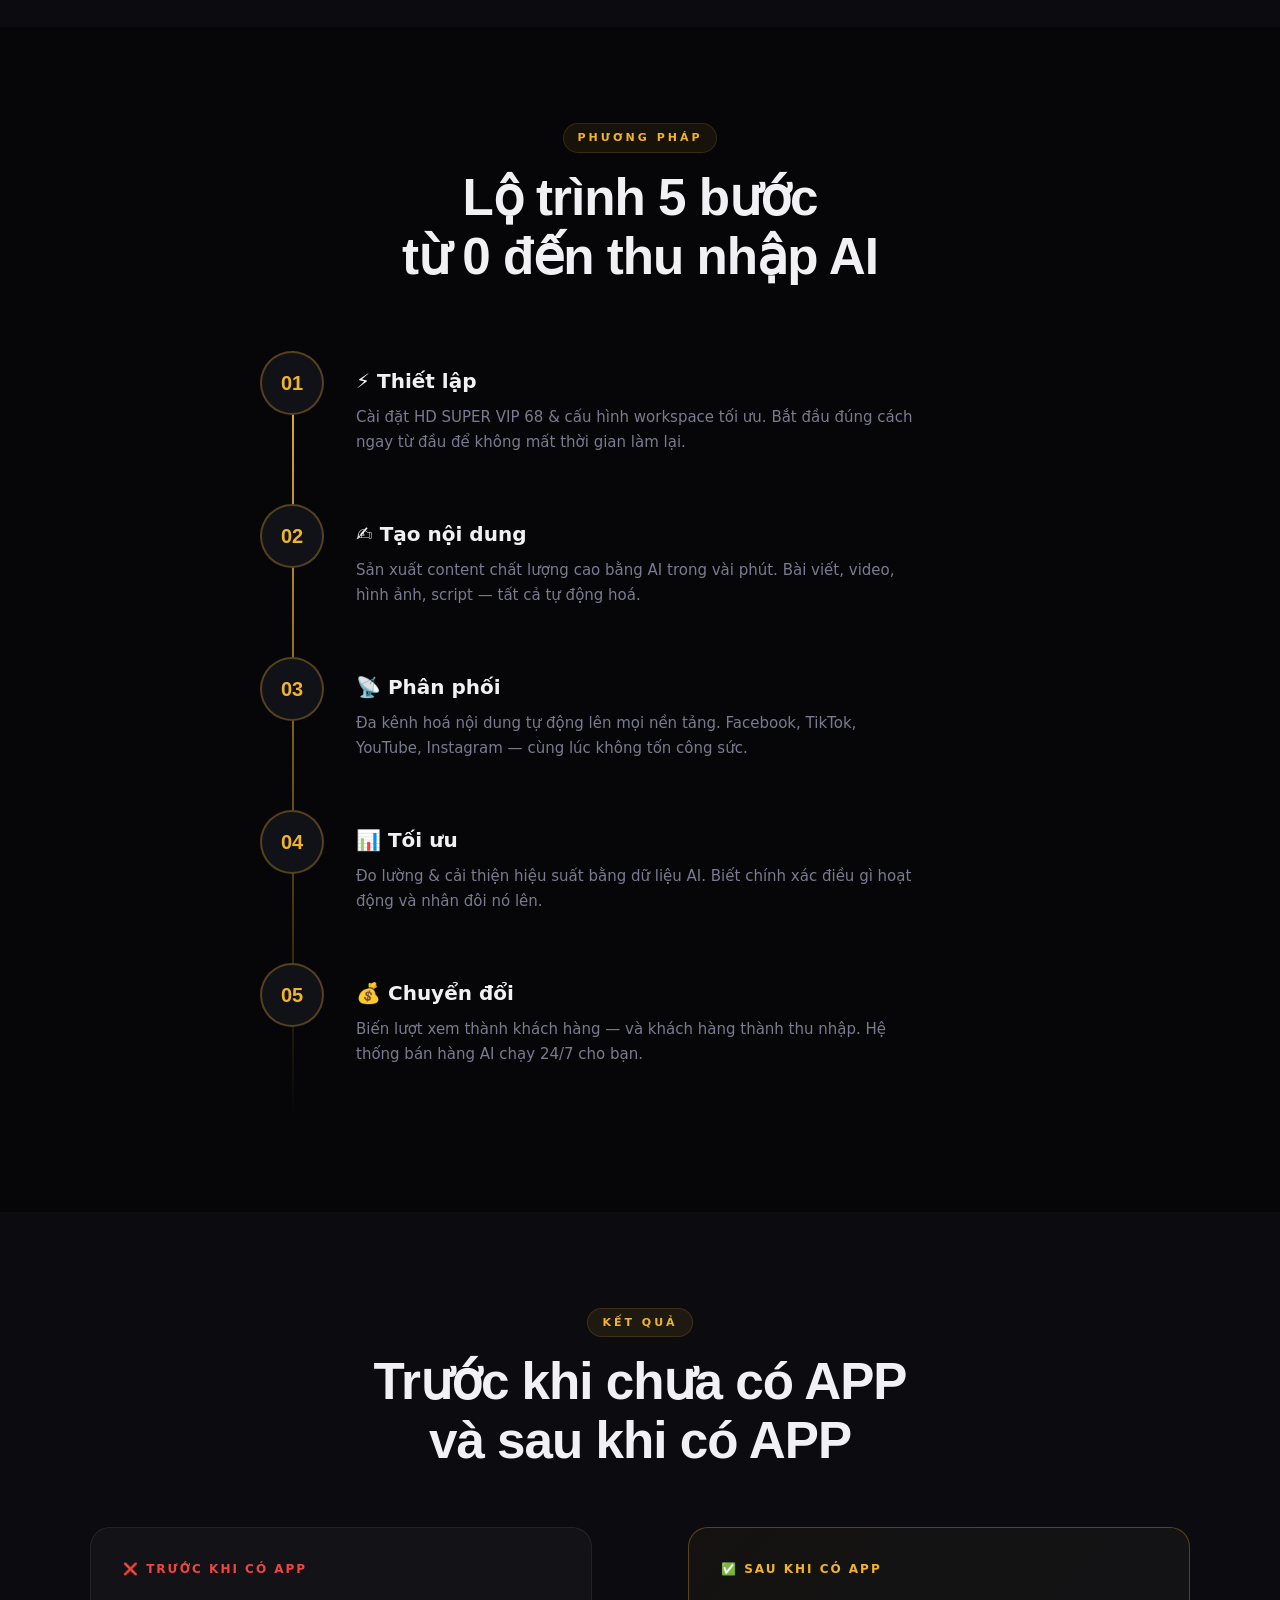
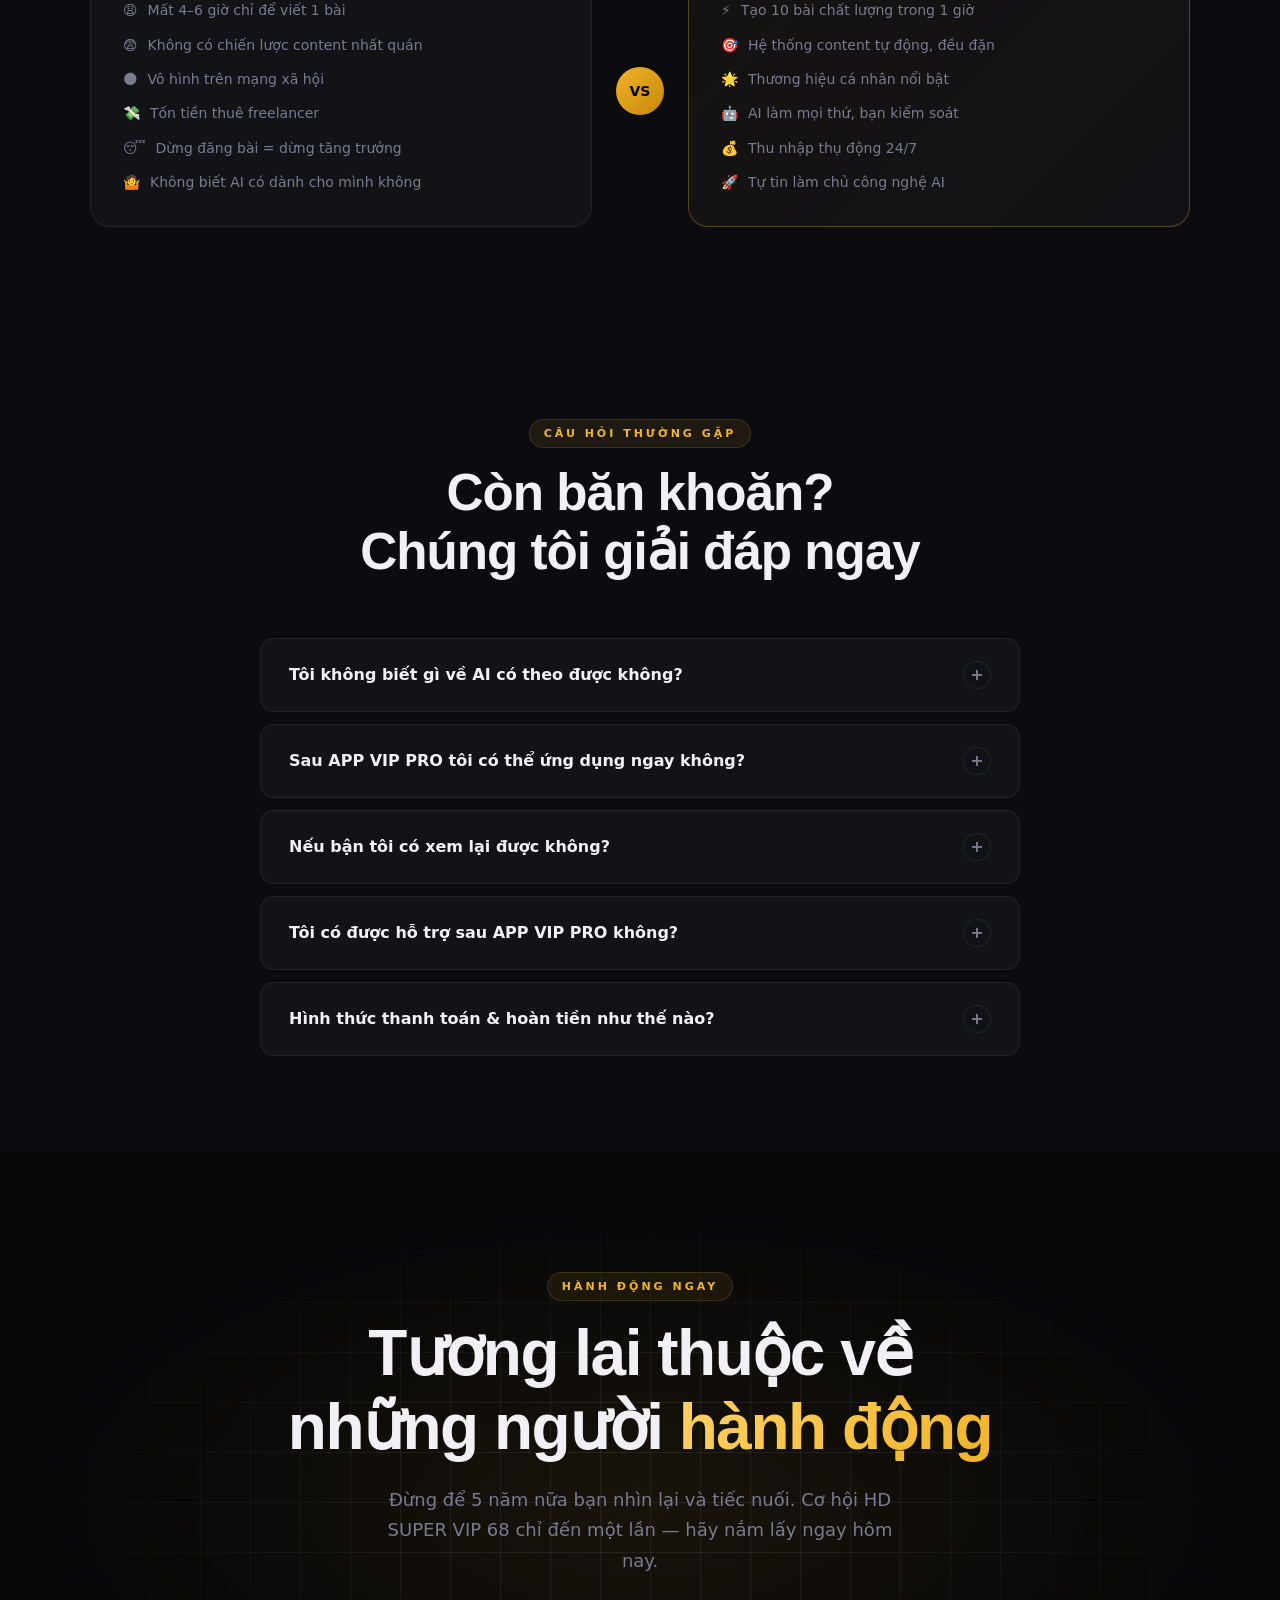
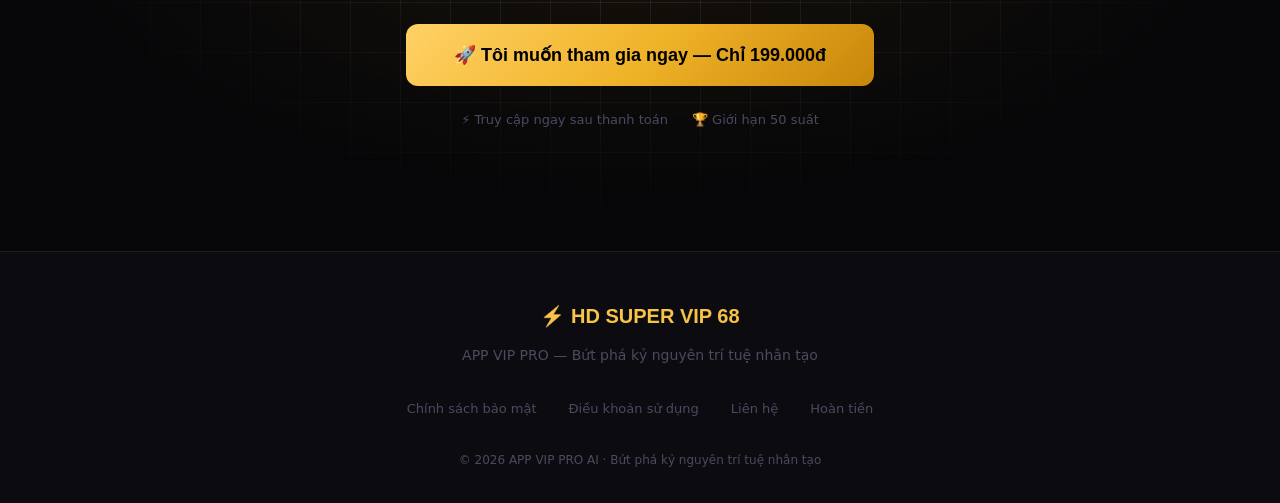
==== commit 6b2e3397: "Fix duong dan QR code trong app-vip" ====
--- a/app-vip/index.html
+++ b/app-vip/index.html
@@ -458,7 +458,7 @@
         <div style="text-align:center;margin-bottom:20px;">
           <div style="font-size:14px;color:var(--text-muted);margin-bottom:8px;">Qu&#233;t b&#7857;ng app ng&#226;n h&#224;ng</div>
           <div class="qr-area">
-            <img src="qr-payment.png" alt="QR Thanh to&#225;n MB Bank" style="width:228px;height:228px;object-fit:contain;display:block;margin:0 auto;" />
+            <img src="../qr-payment.png" alt="QR Thanh to&#225;n MB Bank" style="width:228px;height:228px;object-fit:contain;display:block;margin:0 auto;" />
           </div>
         </div>
         <div class="bank-info">
